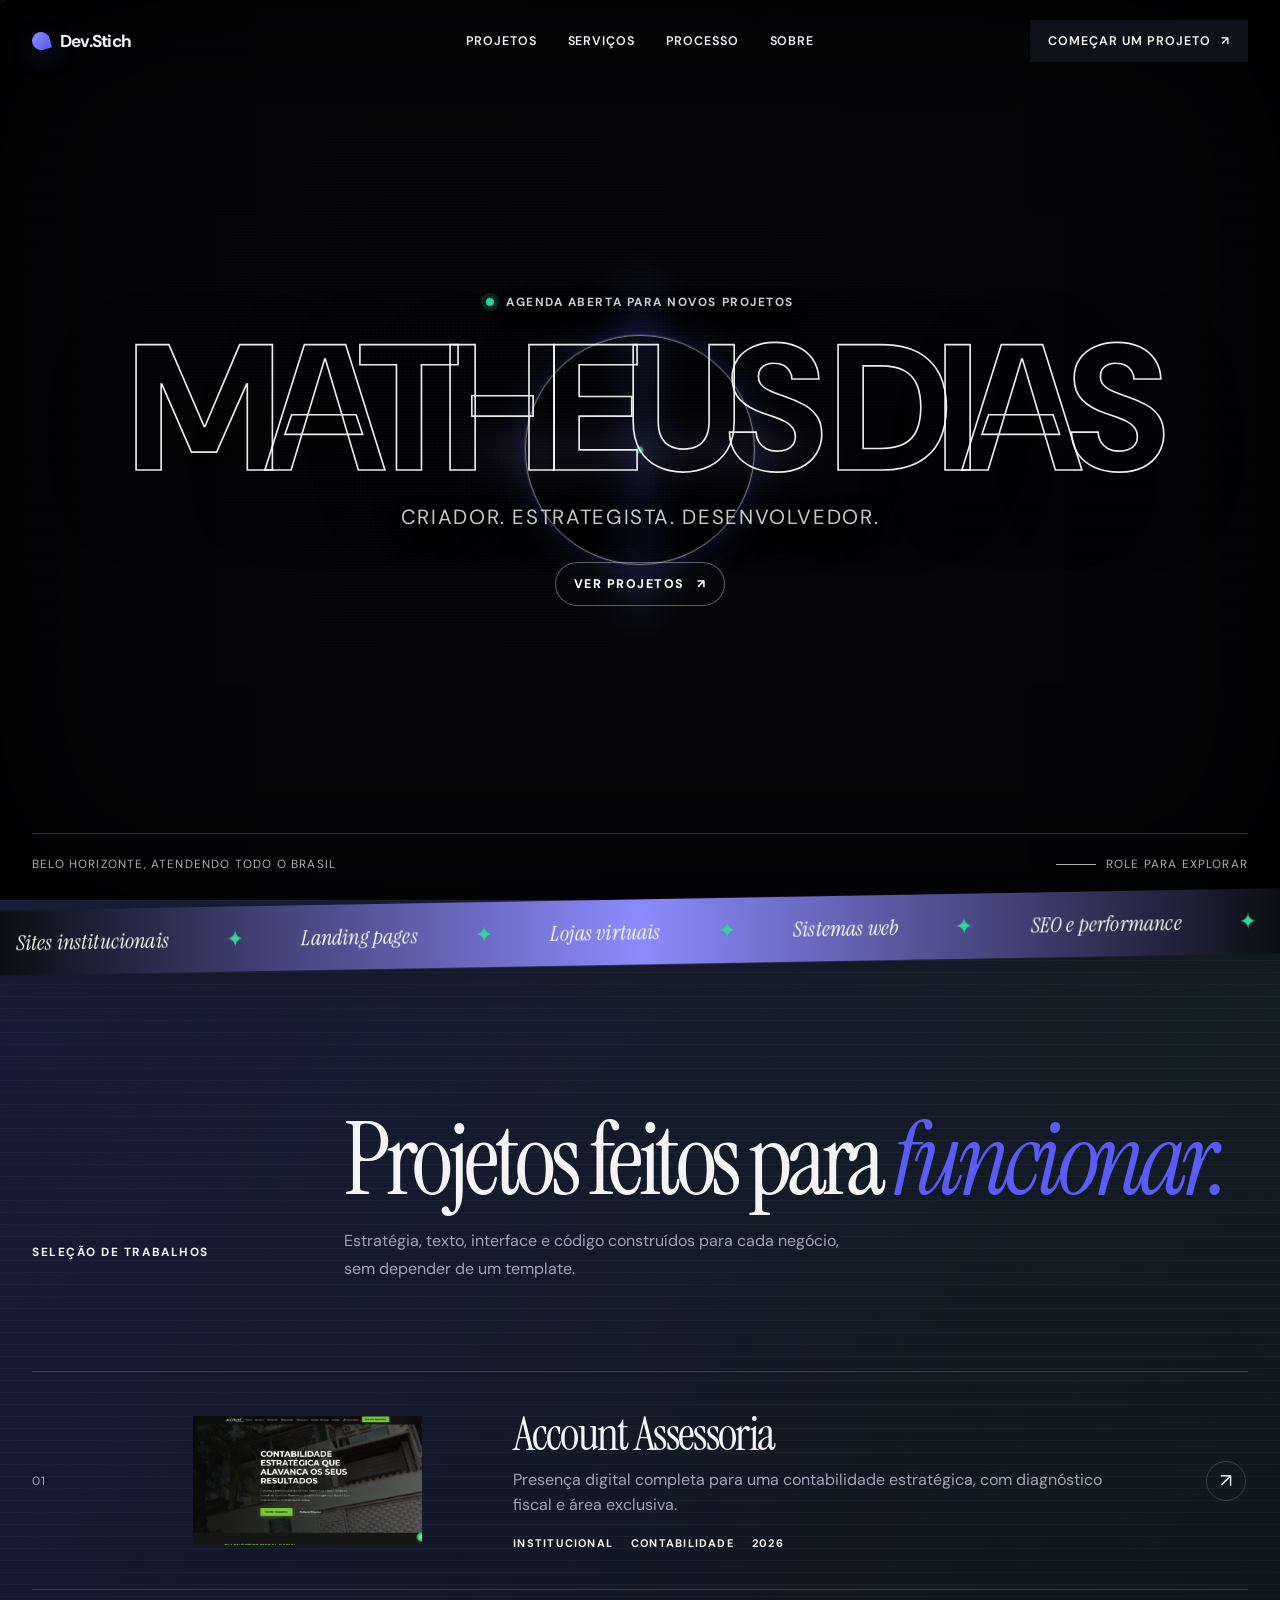
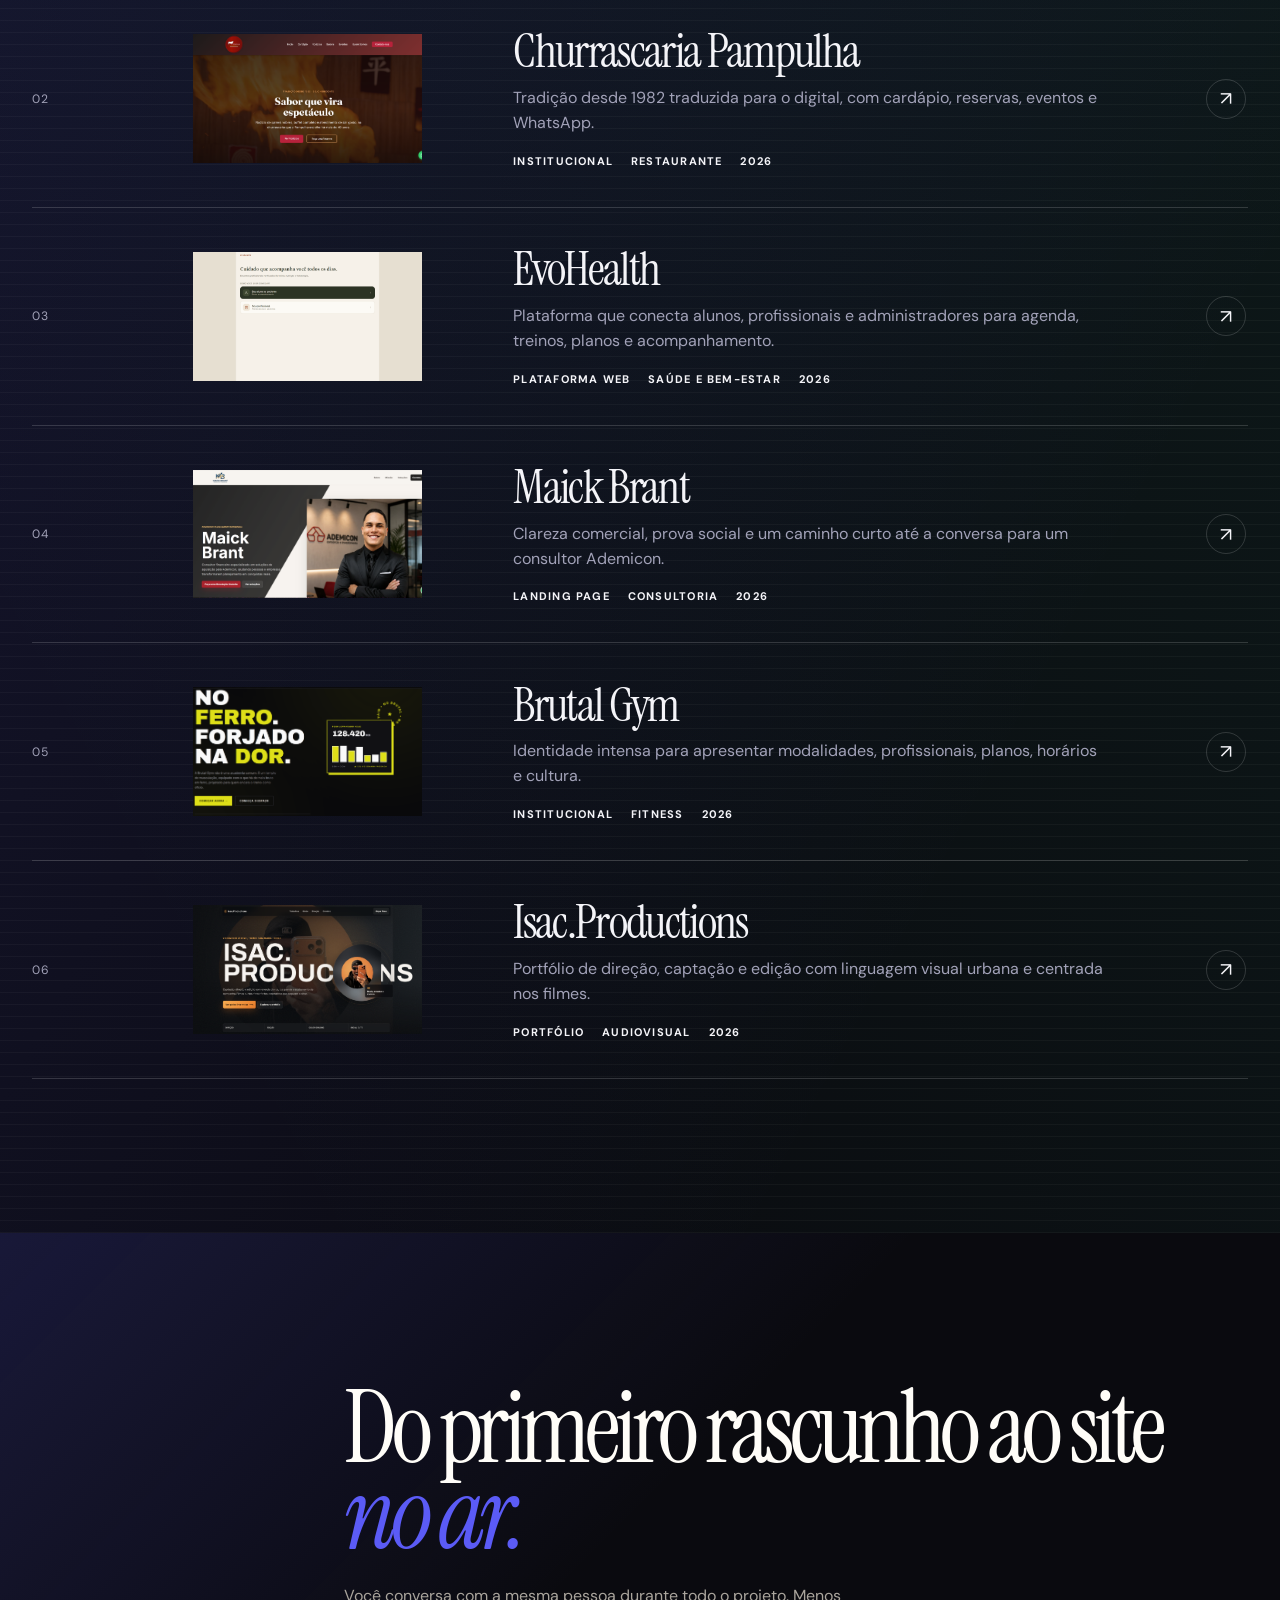
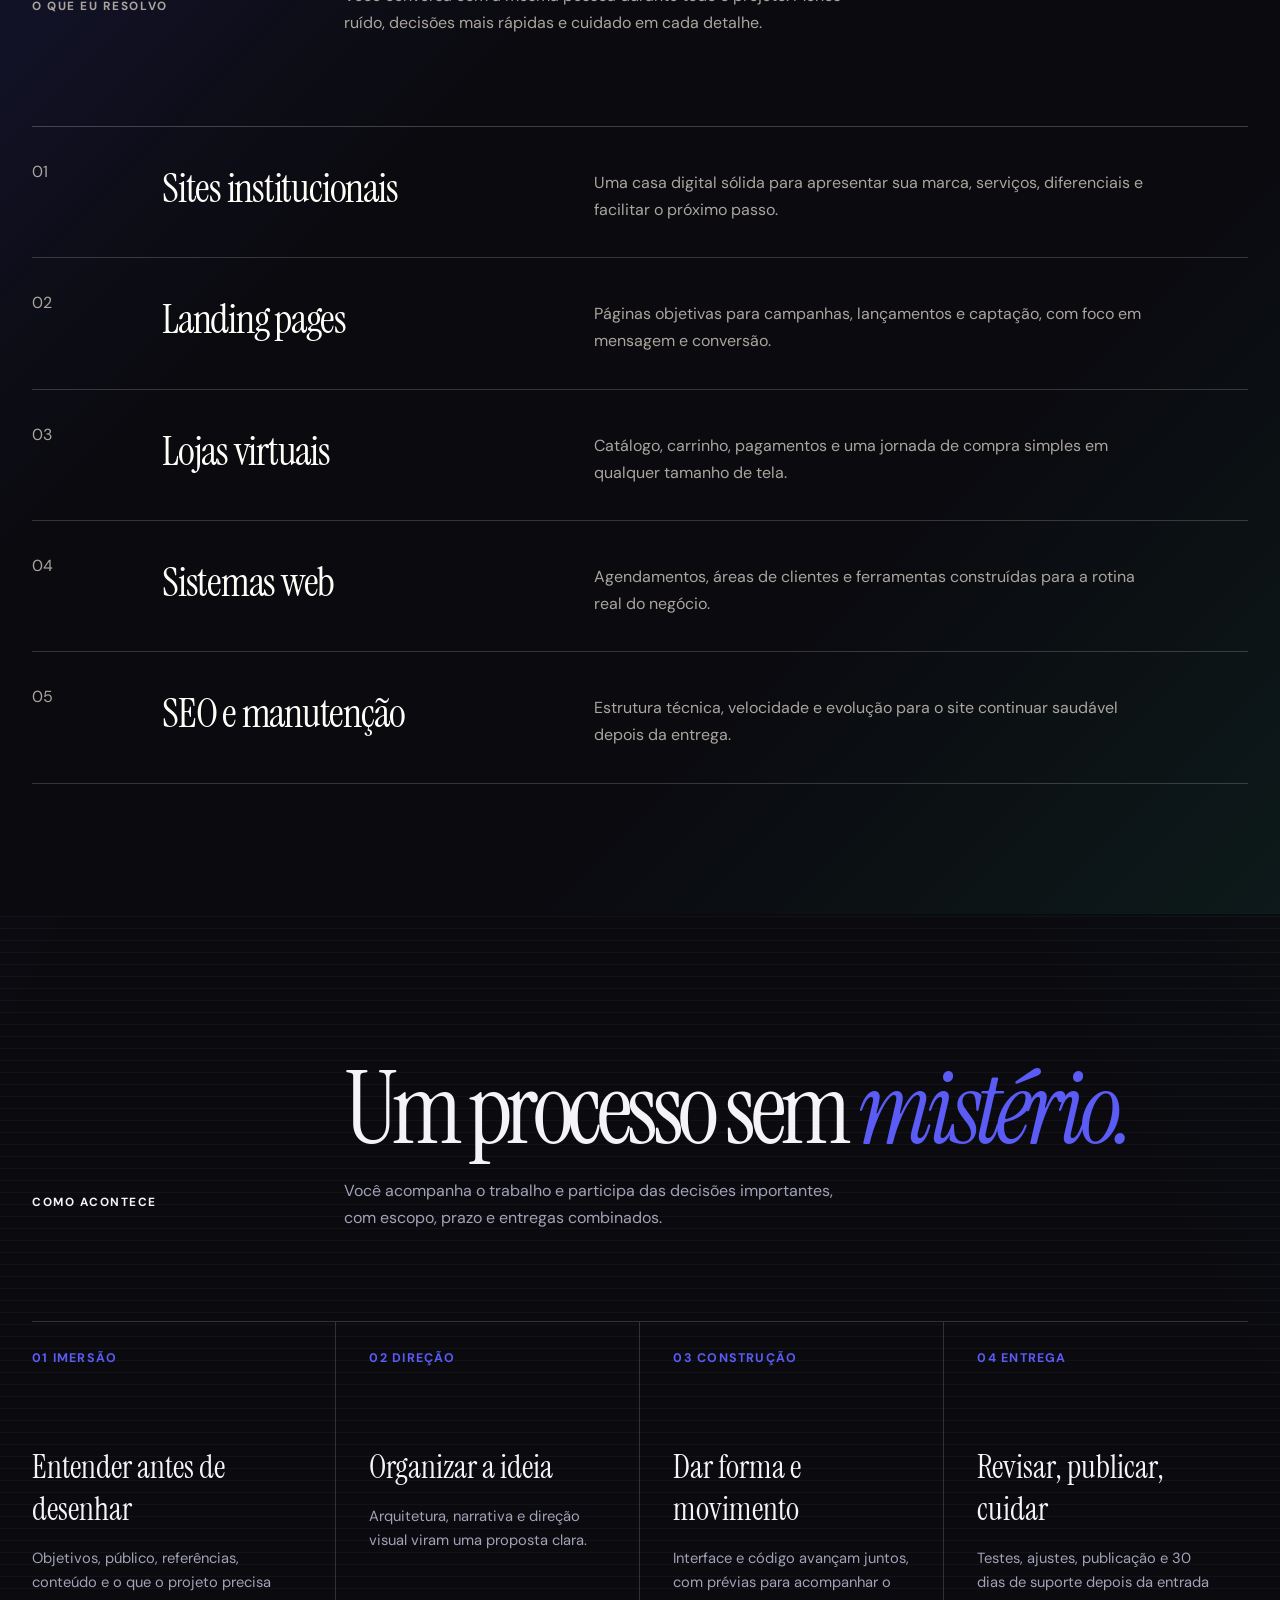
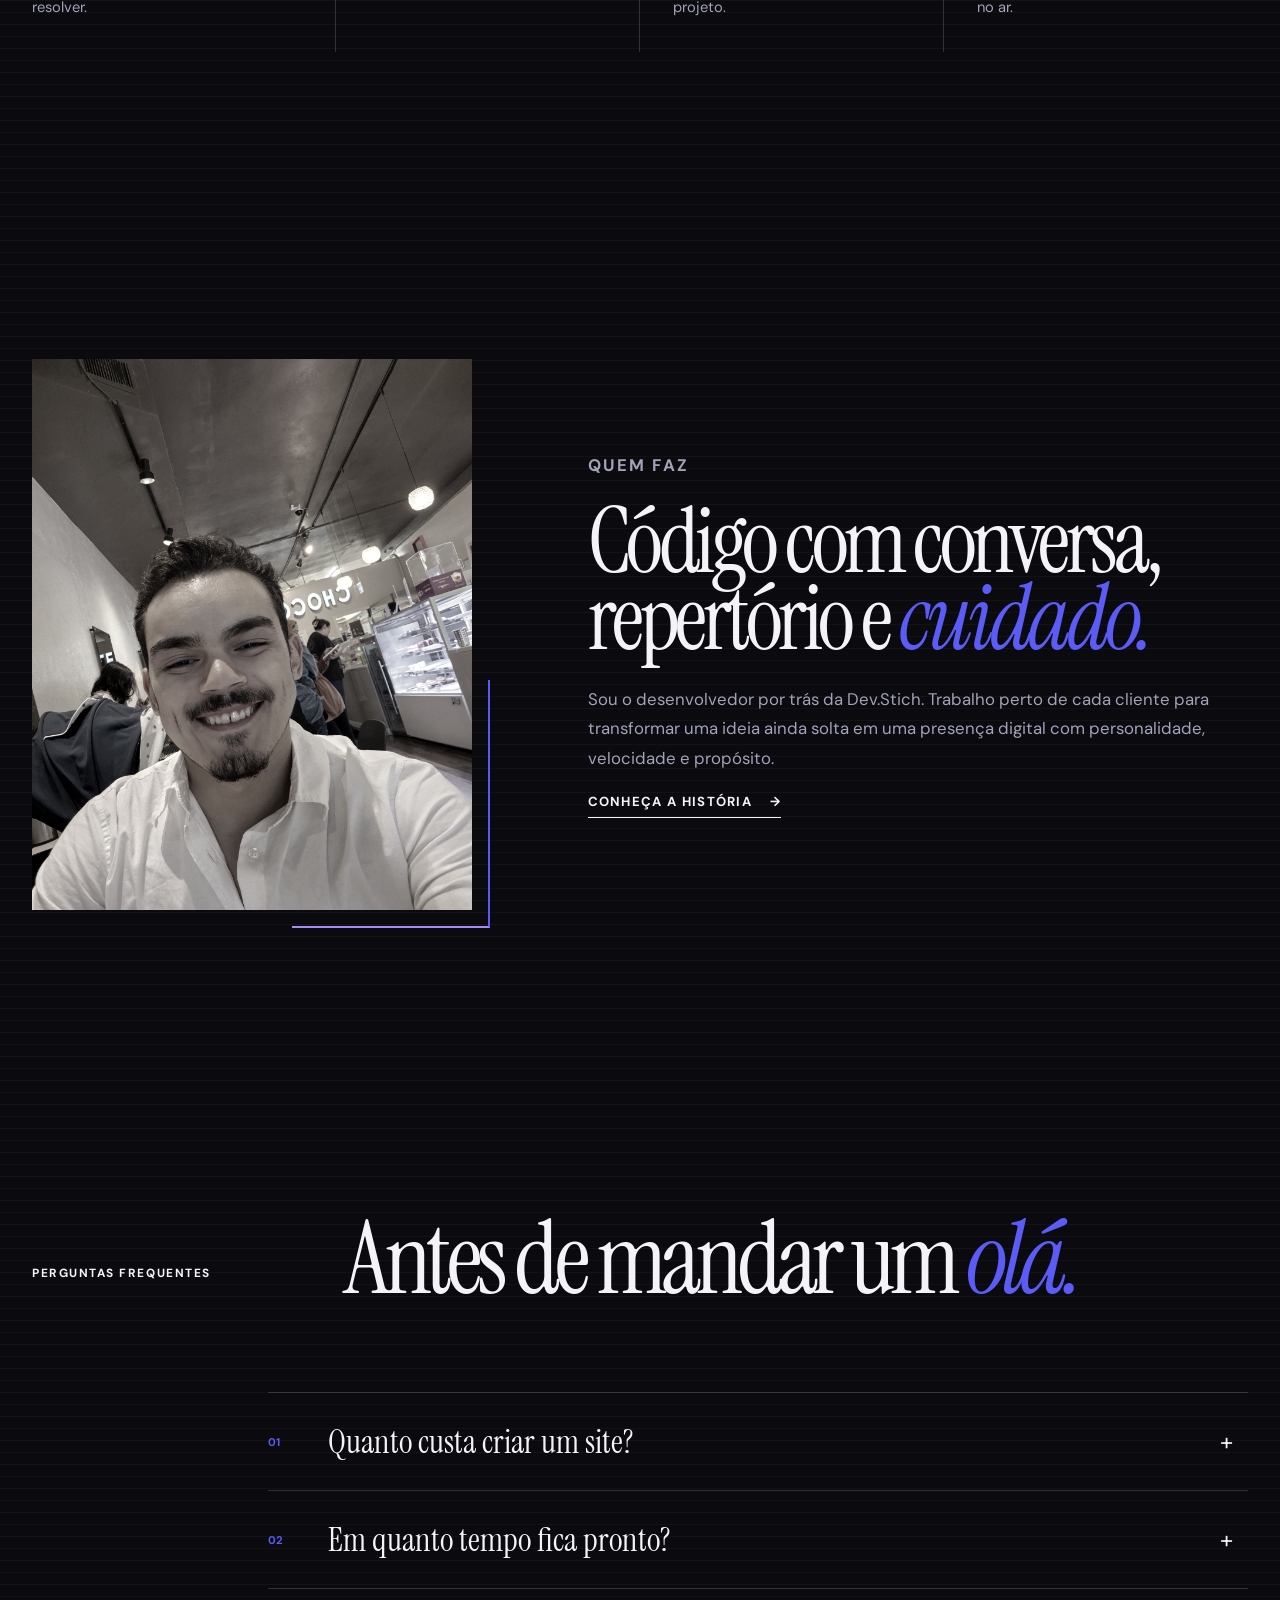
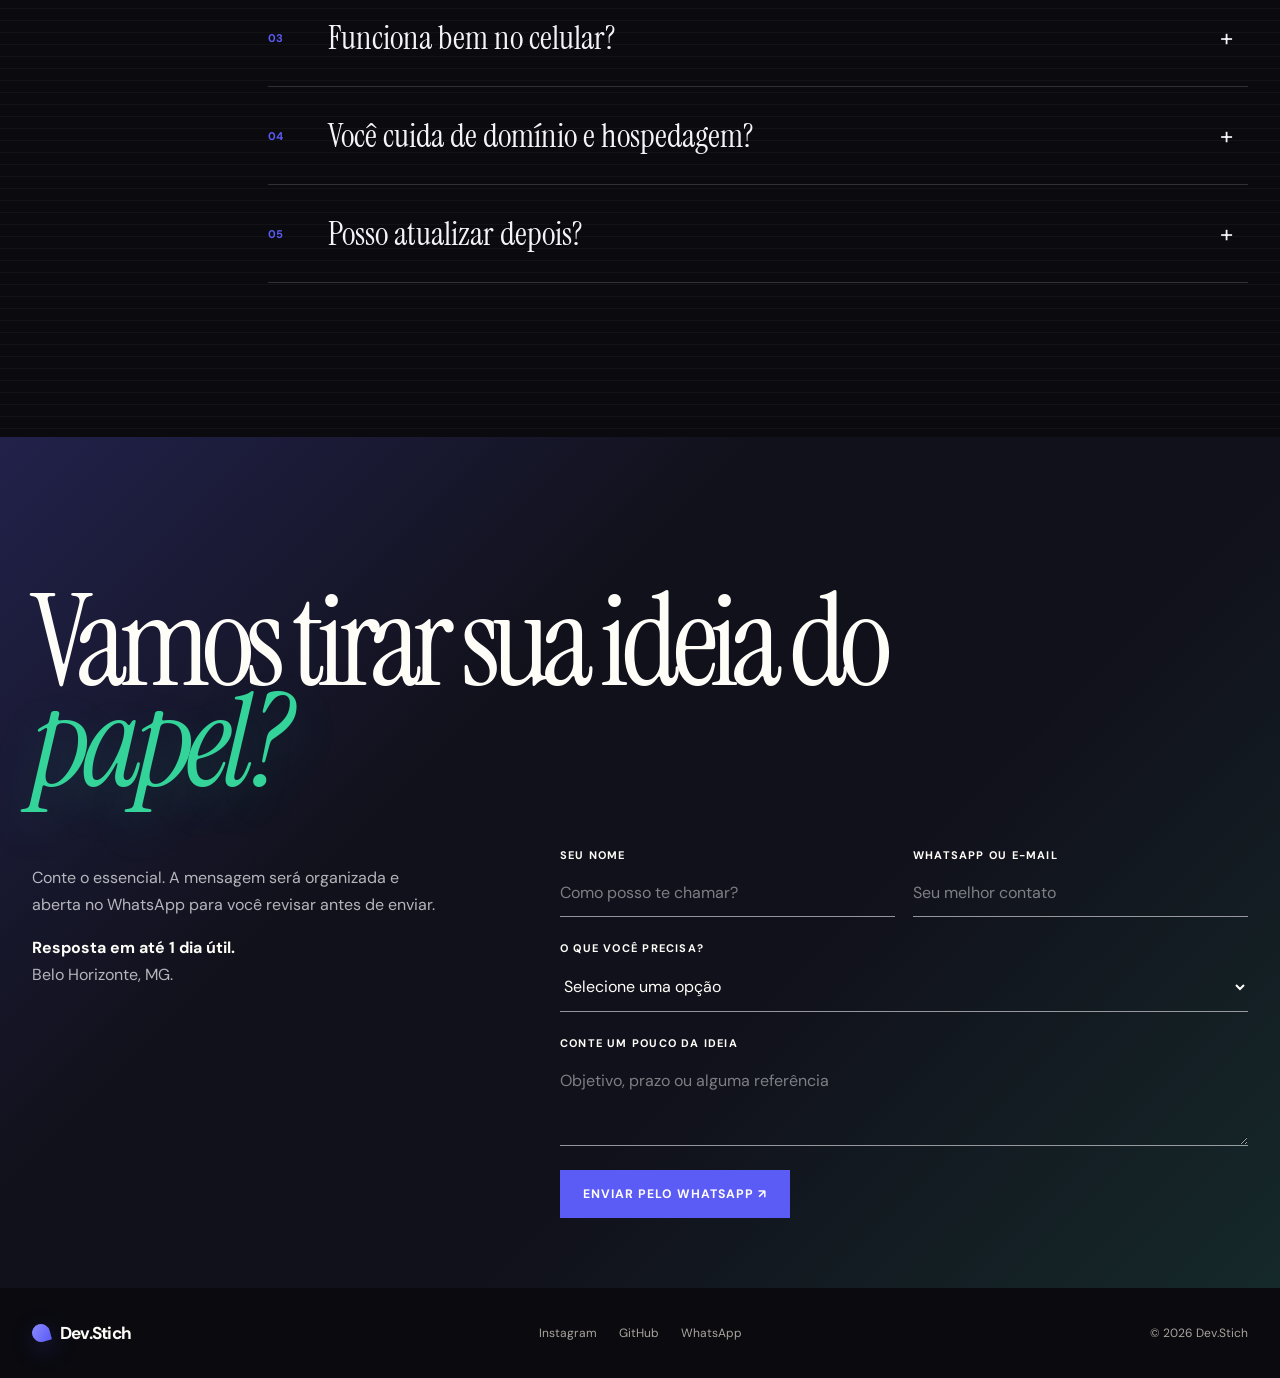
==== index.html @ 301fa8ba "Fix desktop hero reveal layers" ====
<!doctype html>
<html lang="pt-BR">
<head>
  <meta charset="utf-8"><meta name="viewport" content="width=device-width,initial-scale=1">
  <title>Criação de sites em Belo Horizonte | Dev.Stich</title>
  <meta name="description" content="Sites autorais, rápidos e pensados para transformar visitas em oportunidades. Desenvolvimento web sob medida em Belo Horizonte e em todo o Brasil.">
  <meta name="robots" content="index, follow"><meta name="theme-color" content="#0a0a0f">
  <link rel="canonical" href="https://www.devstich.com.br/"><link rel="icon" href="devstich-logo-instagram.png" type="image/png">
  <meta property="og:type" content="website"><meta property="og:locale" content="pt_BR"><meta property="og:site_name" content="Dev.Stich">
  <meta property="og:title" content="Dev.Stich: sites com identidade e propósito"><meta property="og:description" content="Design e desenvolvimento web sob medida para negócios que querem ser lembrados.">
  <meta property="og:url" content="https://www.devstich.com.br/"><meta property="og:image" content="https://www.devstich.com.br/og.png"><meta property="og:image:width" content="1200"><meta property="og:image:height" content="630"><meta name="twitter:card" content="summary_large_image">
  <link rel="preconnect" href="https://fonts.googleapis.com"><link rel="preconnect" href="https://fonts.gstatic.com" crossorigin>
  <link href="https://fonts.googleapis.com/css2?family=DM+Sans:wght@400;500;600;700&family=Instrument+Serif:ital@0;1&display=swap" rel="stylesheet"><link rel="stylesheet" href="styles.css">
  <script type="application/ld+json">{"@context":"https://schema.org","@type":"ProfessionalService","name":"Dev.Stich","url":"https://www.devstich.com.br/","telephone":"+5531990825833","description":"Criação de sites, landing pages, lojas virtuais e sistemas web sob medida.","areaServed":["Belo Horizonte","Minas Gerais","Brasil"],"sameAs":["https://www.instagram.com/dev.stichstd/","https://github.com/stich121"]}</script>
</head>
<body>
<a class="skip-link" href="#conteudo">Pular para o conteúdo</a><div class="scroll-progress" aria-hidden="true"></div>
<header class="site-header"><nav class="nav" aria-label="Navegação principal">
  <a class="brand" href="/" aria-label="Dev.Stich, início"><span class="brand-mark" aria-hidden="true"></span><span>Dev.Stich</span></a>
  <div class="nav-links"><a href="#projetos">Projetos</a><a href="#servicos">Serviços</a><a href="#processo">Processo</a><a href="/sobre">Sobre</a></div>
  <a class="nav-contact" href="#contato" data-magnetic>Começar um projeto <span aria-hidden="true">↗</span></a>
  <button class="menu-toggle" type="button" aria-label="Abrir menu" aria-controls="menu-mobile" aria-expanded="false"><span></span></button>
</nav></header>
<div class="mobile-panel" id="menu-mobile" aria-hidden="true"><a href="#projetos">Projetos</a><a href="#servicos">Serviços</a><a href="#processo">Processo</a><a href="/sobre">Sobre mim</a><a href="#contato">Começar um projeto ↗</a></div>
<main id="conteudo">
  <section class="hero hero-reveal" aria-labelledby="hero-title" data-hero-reveal>
    <picture class="hero-reveal__picture hero-reveal__bottom-layer"><source media="(max-width: 680px)" srcset="hero-reveal-bottom-mobile.jpg"><img class="hero-reveal__image hero-reveal__bottom" src="hero-reveal-bottom.jpg" alt="" aria-hidden="true" decoding="async" fetchpriority="high" width="2992" height="2992"></picture>
    <picture class="hero-reveal__picture hero-reveal__top-layer"><source media="(max-width: 680px)" srcset="hero-reveal-top-mobile.jpg"><img class="hero-reveal__image hero-reveal__top" src="hero-reveal-top.png" alt="" aria-hidden="true" decoding="async" fetchpriority="high" width="2688" height="1594"></picture>
    <div class="hero-reveal__grain" aria-hidden="true"></div><div class="hero-reveal__vignette" aria-hidden="true"></div><div class="hero-reveal__cursor" aria-hidden="true"></div>
    <div class="hero-reveal__content"><p class="hero-kicker"><span class="availability-dot" aria-hidden="true"></span> Agenda aberta para novos projetos</p><h1 class="hero-title hero-reveal__title" id="hero-title" data-split-text>Matheus Dias</h1><p class="hero-reveal__subtitle">Criador. Estrategista. Desenvolvedor.</p><a class="hero-reveal__cta" href="#projetos" data-magnetic>Ver projetos <span aria-hidden="true">↗</span></a></div>
    <div class="hero-foot hero-reveal__foot"><span>Belo Horizonte, atendendo todo o Brasil</span><span class="scroll-cue">Role para explorar</span></div>
  </section>
  <div class="ticker" aria-hidden="true"><div class="ticker-track"><span>Sites institucionais</span><span>Landing pages</span><span>Lojas virtuais</span><span>Sistemas web</span><span>SEO e performance</span><span>Sites institucionais</span><span>Landing pages</span><span>Lojas virtuais</span><span>Sistemas web</span><span>SEO e performance</span></div></div>

  <section class="section" id="projetos" aria-labelledby="projetos-title">
    <header class="section-heading reveal"><p class="eyebrow">Seleção de trabalhos</p><div><h2 id="projetos-title">Projetos feitos para <em>funcionar.</em></h2><p>Estratégia, texto, interface e código construídos para cada negócio, sem depender de um template.</p></div></header>
    <div class="project-list">
      <a class="project reveal" href="https://accountassessoria.com.br" target="_blank" rel="noopener noreferrer"><span class="project-number">01</span><figure class="project-image"><img src="account-screenshot.png" alt="Site da Account Assessoria Contábil" loading="lazy"></figure><div class="project-copy"><h3>Account Assessoria</h3><p>Presença digital completa para uma contabilidade estratégica, com diagnóstico fiscal e área exclusiva.</p><div class="project-meta"><span>Institucional</span><span>Contabilidade</span><span>2026</span></div></div><span class="project-arrow" aria-hidden="true">↗</span></a>
      <a class="project reveal" href="https://churrascariapampulha.com.br" target="_blank" rel="noopener noreferrer"><span class="project-number">02</span><figure class="project-image"><img src="churrascaria-screenshot.png" alt="Site da Churrascaria Pampulha" loading="lazy"></figure><div class="project-copy"><h3>Churrascaria Pampulha</h3><p>Tradição desde 1982 traduzida para o digital, com cardápio, reservas, eventos e WhatsApp.</p><div class="project-meta"><span>Institucional</span><span>Restaurante</span><span>2026</span></div></div><span class="project-arrow" aria-hidden="true">↗</span></a>
      <a class="project reveal" href="https://evohealth.devstich.com.br/" target="_blank" rel="noopener noreferrer"><span class="project-number">03</span><figure class="project-image"><img src="evohealth-screenshot.png" alt="Tela inicial da plataforma EvoHealth" loading="lazy"></figure><div class="project-copy"><h3>EvoHealth</h3><p>Plataforma que conecta alunos, profissionais e administradores para agenda, treinos, planos e acompanhamento.</p><div class="project-meta"><span>Plataforma web</span><span>Saúde e bem-estar</span><span>2026</span></div></div><span class="project-arrow" aria-hidden="true">↗</span></a>
      <a class="project reveal" href="https://maickbrantademicon.netlify.app/" target="_blank" rel="noopener noreferrer"><span class="project-number">04</span><figure class="project-image"><img src="maickbrant-screenshot.png" alt="Site do consultor Maick Brant" loading="lazy"></figure><div class="project-copy"><h3>Maick Brant</h3><p>Clareza comercial, prova social e um caminho curto até a conversa para um consultor Ademicon.</p><div class="project-meta"><span>Landing page</span><span>Consultoria</span><span>2026</span></div></div><span class="project-arrow" aria-hidden="true">↗</span></a>
      <a class="project reveal" href="https://brutalgymport.netlify.app/" target="_blank" rel="noopener noreferrer"><span class="project-number">05</span><figure class="project-image"><img src="brutalgym-screenshot.png" alt="Site da Brutal Gym" loading="lazy"></figure><div class="project-copy"><h3>Brutal Gym</h3><p>Identidade intensa para apresentar modalidades, profissionais, planos, horários e cultura.</p><div class="project-meta"><span>Institucional</span><span>Fitness</span><span>2026</span></div></div><span class="project-arrow" aria-hidden="true">↗</span></a>
      <a class="project reveal" href="https://isaacproduction.netlify.app/" target="_blank" rel="noopener noreferrer"><span class="project-number">06</span><figure class="project-image"><img src="isaacproductions-screenshot.png" alt="Portfólio da Isac Productions" loading="lazy"></figure><div class="project-copy"><h3>Isac.Productions</h3><p>Portfólio de direção, captação e edição com linguagem visual urbana e centrada nos filmes.</p><div class="project-meta"><span>Portfólio</span><span>Audiovisual</span><span>2026</span></div></div><span class="project-arrow" aria-hidden="true">↗</span></a>
    </div>
  </section>

  <div class="night-section" id="servicos"><section class="section" aria-labelledby="servicos-title">
    <header class="section-heading reveal"><p class="eyebrow">O que eu resolvo</p><div><h2 id="servicos-title">Do primeiro rascunho ao site <em>no ar.</em></h2><p>Você conversa com a mesma pessoa durante todo o projeto. Menos ruído, decisões mais rápidas e cuidado em cada detalhe.</p></div></header>
    <div class="services">
      <article class="service reveal"><span class="service-index">01</span><h3>Sites institucionais</h3><p>Uma casa digital sólida para apresentar sua marca, serviços, diferenciais e facilitar o próximo passo.</p></article>
      <article class="service reveal"><span class="service-index">02</span><h3>Landing pages</h3><p>Páginas objetivas para campanhas, lançamentos e captação, com foco em mensagem e conversão.</p></article>
      <article class="service reveal"><span class="service-index">03</span><h3>Lojas virtuais</h3><p>Catálogo, carrinho, pagamentos e uma jornada de compra simples em qualquer tamanho de tela.</p></article>
      <article class="service reveal"><span class="service-index">04</span><h3>Sistemas web</h3><p>Agendamentos, áreas de clientes e ferramentas construídas para a rotina real do negócio.</p></article>
      <article class="service reveal"><span class="service-index">05</span><h3>SEO e manutenção</h3><p>Estrutura técnica, velocidade e evolução para o site continuar saudável depois da entrega.</p></article>
    </div>
  </section></div>

  <section class="section" id="processo" aria-labelledby="processo-title">
    <header class="section-heading reveal"><p class="eyebrow">Como acontece</p><div><h2 id="processo-title">Um processo sem <em>mistério.</em></h2><p>Você acompanha o trabalho e participa das decisões importantes, com escopo, prazo e entregas combinados.</p></div></header>
    <div class="process-grid">
      <article class="process-step reveal"><span class="process-num">01 IMERSÃO</span><h3>Entender antes de desenhar</h3><p>Objetivos, público, referências, conteúdo e o que o projeto precisa resolver.</p></article>
      <article class="process-step reveal" data-delay="1"><span class="process-num">02 DIREÇÃO</span><h3>Organizar a ideia</h3><p>Arquitetura, narrativa e direção visual viram uma proposta clara.</p></article>
      <article class="process-step reveal" data-delay="2"><span class="process-num">03 CONSTRUÇÃO</span><h3>Dar forma e movimento</h3><p>Interface e código avançam juntos, com prévias para acompanhar o projeto.</p></article>
      <article class="process-step reveal" data-delay="3"><span class="process-num">04 ENTREGA</span><h3>Revisar, publicar, cuidar</h3><p>Testes, ajustes, publicação e 30 dias de suporte depois da entrada no ar.</p></article>
    </div>
  </section>

  <section class="section about-slice" aria-labelledby="sobre-resumo-title"><div class="portrait-wrap reveal"><img src="sobre-foto1.jpg" alt="Desenvolvedor responsável pela Dev.Stich" loading="lazy"></div><div class="about-copy reveal"><p class="eyebrow">Quem faz</p><h2 id="sobre-resumo-title">Código com conversa, repertório e <em>cuidado.</em></h2><p>Sou o desenvolvedor por trás da Dev.Stich. Trabalho perto de cada cliente para transformar uma ideia ainda solta em uma presença digital com personalidade, velocidade e propósito.</p><a class="text-link" href="/sobre">Conheça a história <span class="arrow" aria-hidden="true">→</span></a></div></section>

  <section class="section" id="faq" aria-labelledby="faq-title"><header class="section-heading reveal"><p class="eyebrow">Perguntas frequentes</p><div><h2 id="faq-title">Antes de mandar um <em>olá.</em></h2></div></header><div class="faq reveal">
    <details><summary><span class="faq-number">01</span><span>Quanto custa criar um site?</span><span class="faq-plus">+</span></summary><p class="faq-answer">Landing pages simples a partir de R$ 600,00. Para sites maiores ou Landing Pages mais complexas, venha fazer um Orçamento.</p></details>
    <details><summary><span class="faq-number">02</span><span>Em quanto tempo fica pronto?</span><span class="faq-plus">+</span></summary><p class="faq-answer">Projetos menores costumam levar de duas a quatro semanas. Sites maiores e sistemas recebem um cronograma próprio.</p></details>
    <details><summary><span class="faq-number">03</span><span>Funciona bem no celular?</span><span class="faq-plus">+</span></summary><p class="faq-answer">Sim. A experiência é planejada para celulares, tablets e computadores, com atenção a velocidade e acessibilidade.</p></details>
    <details><summary><span class="faq-number">04</span><span>Você cuida de domínio e hospedagem?</span><span class="faq-plus">+</span></summary><p class="faq-answer">Sim. Posso orientar a contratação ou cuidar da publicação e manutenção para você.</p></details>
    <details><summary><span class="faq-number">05</span><span>Posso atualizar depois?</span><span class="faq-plus">+</span></summary><p class="faq-answer">Sim. Conforme o projeto, preparo uma forma simples de atualização ou ofereço manutenção contínua.</p></details>
  </div></section>

  <section class="contact" id="contato" aria-labelledby="contato-title"><div class="contact-inner"><h2 class="reveal" id="contato-title">Vamos tirar sua ideia do <em>papel?</em></h2><div class="contact-grid"><div class="contact-note reveal"><p>Conte o essencial. A mensagem será organizada e aberta no WhatsApp para você revisar antes de enviar.</p><p><strong>Resposta em até 1 dia útil.</strong><br>Belo Horizonte, MG.</p></div><form class="contact-form reveal" id="contact-form">
    <div class="field"><label for="nome">Seu nome</label><input id="nome" name="nome" autocomplete="name" placeholder="Como posso te chamar?" required></div><div class="field"><label for="contato-campo">WhatsApp ou e-mail</label><input id="contato-campo" name="contato" placeholder="Seu melhor contato" required></div>
    <div class="field full"><label for="projeto">O que você precisa?</label><select id="projeto" name="projeto" required><option value="">Selecione uma opção</option><option>Site institucional</option><option>Landing page</option><option>Loja virtual</option><option>Sistema web</option><option>Manutenção ou melhoria</option><option>Ainda não sei</option></select></div>
    <div class="field full"><label for="mensagem">Conte um pouco da ideia</label><textarea id="mensagem" name="mensagem" placeholder="Objetivo, prazo ou alguma referência"></textarea></div><button class="submit-button" type="submit" data-magnetic>Enviar pelo WhatsApp ↗</button>
  </form></div></div></section>
</main>
<footer class="site-footer"><div class="footer-inner"><a class="brand" href="/"><span class="brand-mark"></span><span>Dev.Stich</span></a><div class="socials"><a href="https://www.instagram.com/dev.stichstd/" target="_blank" rel="noopener noreferrer">Instagram</a><a href="https://github.com/stich121" target="_blank" rel="noopener noreferrer">GitHub</a><a href="https://wa.me/5531990825833" target="_blank" rel="noopener noreferrer">WhatsApp</a></div><span class="footer-copy">© <span data-year>2026</span> Dev.Stich</span></div></footer>
<script src="script.js" defer></script>
</body></html>
---- styles.css ----
:root {
  --paper: #0a0a0f;
  --paper-deep: #15151f;
  --ink: #f4f4f8;
  --muted: #a2a2b8;
  --line: rgba(244, 244, 248, .16);
  --signal: #5b5bf6;
  --signal-soft: #8b8bff;
  --signal-dark: #8b8bff;
  --violet: #a78bfa;
  --fresh: #34d399;
  --night: #0a0a0f;
  --night-2: #101019;
  --contact-bg: #11111b;
  --white: #fffdf8;
  --display: "Instrument Serif", Georgia, serif;
  --sans: "DM Sans", Arial, sans-serif;
  --ease: cubic-bezier(.22, 1, .36, 1);
  --page: min(1380px, calc(100vw - 64px));
}

*, *::before, *::after { box-sizing: border-box; }

html {
  scroll-behavior: smooth;
  scroll-padding-top: 96px;
  background: var(--paper);
}

body {
  margin: 0;
  overflow-x: hidden;
  color: var(--ink);
  background:
    linear-gradient(118deg, rgba(91, 91, 246, .20), transparent 42%),
    linear-gradient(242deg, rgba(52, 211, 153, .10), transparent 46%),
    linear-gradient(rgba(255,255,255,.035) 1px, transparent 1px),
    var(--paper);
  background-size: 100% 100%, 100% 100%, 100% 12px;
  font-family: var(--sans);
  -webkit-font-smoothing: antialiased;
}

body.menu-open { overflow: hidden; }

::selection { color: var(--white); background: var(--signal); }

.cursor-glow {
  position: fixed;
  z-index: 2;
  top: 0;
  left: 0;
  width: 340px;
  height: 340px;
  pointer-events: none;
  opacity: 0;
  mix-blend-mode: screen;
  background:
    linear-gradient(90deg, transparent 0 46%, rgba(91,91,246,.16) 46% 54%, transparent 54% 100%),
    linear-gradient(0deg, transparent 0 46%, rgba(167,139,250,.11) 46% 54%, transparent 54% 100%);
  filter: blur(18px);
  transform: translate3d(-50%, -50%, 0) rotate(-10deg);
  transition: opacity .35s;
}

@media (hover: hover) and (pointer: fine) {
  .cursor-glow { opacity: 1; }
}

a { color: inherit; }
img { max-width: 100%; display: block; }
button, input, select, textarea { font: inherit; }
button, a { -webkit-tap-highlight-color: transparent; }

.skip-link {
  position: fixed;
  z-index: 999;
  top: 12px;
  left: 12px;
  padding: 10px 16px;
  color: var(--white);
  background: var(--night-2);
  transform: translateY(-150%);
}
.skip-link:focus { transform: translateY(0); }

.scroll-progress {
  position: fixed;
  z-index: 120;
  top: 0;
  left: 0;
  width: 0;
  height: 3px;
  background: linear-gradient(90deg, var(--signal), var(--violet), var(--fresh));
  box-shadow: 0 0 18px rgba(91,91,246,.35);
}

.site-header {
  position: fixed;
  z-index: 100;
  top: 0;
  left: 0;
  width: 100%;
  transition: transform .35s var(--ease), background .35s, border-color .35s;
}

.site-header.is-scrolled {
  background: rgba(10, 10, 15, .86);
  border-bottom: 1px solid var(--line);
  backdrop-filter: blur(16px);
}

.nav {
  width: var(--page);
  min-height: 82px;
  margin: 0 auto;
  display: grid;
  grid-template-columns: 1fr auto 1fr;
  align-items: center;
  gap: 24px;
}

.brand {
  display: inline-flex;
  width: max-content;
  align-items: center;
  gap: 10px;
  text-decoration: none;
  font-weight: 700;
  letter-spacing: -.045em;
  font-size: 1.08rem;
}

.brand-mark {
  width: 18px;
  height: 18px;
  background: linear-gradient(135deg, var(--signal-soft), var(--signal));
  box-shadow: 0 8px 24px rgba(91,91,246,.28);
  border-radius: 50% 50% 5% 50%;
  transform: rotate(-15deg);
}

.nav-links {
  display: flex;
  align-items: center;
  gap: 30px;
}

.nav-links a,
.nav-contact {
  position: relative;
  text-decoration: none;
  font-size: .78rem;
  font-weight: 600;
  letter-spacing: .08em;
  text-transform: uppercase;
}

.nav-links a::after {
  content: "";
  position: absolute;
  right: 0;
  bottom: -6px;
  left: 0;
  height: 1px;
  background: currentColor;
  transform: scaleX(0);
  transform-origin: right;
  transition: transform .35s var(--ease);
}
.nav-links a:hover::after,
.nav-links a[aria-current="page"]::after { transform: scaleX(1); transform-origin: left; }

.nav-contact {
  justify-self: end;
  display: inline-flex;
  align-items: center;
  gap: 10px;
  padding: 13px 18px;
  color: var(--white);
  background: var(--night-2);
  text-decoration: none;
  transition: color .25s, background .25s, transform .25s;
}
.nav-contact:hover { color: var(--white); background: var(--signal); box-shadow: 0 12px 28px rgba(91,91,246,.28); transform: translateY(-2px); }

.menu-toggle { display: none; }
.mobile-panel { display: none; }

.hero {
  position: relative;
  width: var(--page);
  min-height: 100vh;
  min-height: 100svh;
  margin: 0 auto;
  padding: 150px 0 68px;
  display: grid;
  grid-template-columns: minmax(0, 1.45fr) minmax(310px, .55fr);
  align-items: end;
  gap: clamp(42px, 7vw, 118px);
}

.hero::before {
  content: "";
  position: absolute;
  inset: 108px auto auto min(42vw, 620px);
  width: clamp(220px, 28vw, 440px);
  height: clamp(220px, 28vw, 440px);
  border: 1px solid rgba(91,91,246,.18);
  border-radius: 2px;
  background:
    linear-gradient(135deg, rgba(91,91,246,.16), rgba(167,139,250,.08)),
    repeating-linear-gradient(135deg, transparent 0 13px, rgba(91,91,246,.11) 14px 15px);
  filter: saturate(130%);
  opacity: .68;
  animation: drift 13s ease-in-out infinite;
  pointer-events: none;
}

.hero-kicker,
.eyebrow {
  display: flex;
  align-items: center;
  gap: 12px;
  margin: 0 0 22px;
  font-size: .74rem;
  font-weight: 700;
  letter-spacing: .13em;
  text-transform: uppercase;
}
.availability-dot {
  width: 8px;
  height: 8px;
  border-radius: 50%;
  background: var(--fresh);
  box-shadow: 0 0 0 5px rgba(52,211,153,.16);
  animation: breathe 2.2s ease-in-out infinite;
}

.hero-title {
  max-width: 980px;
  margin: 0;
  font-family: var(--display);
  font-size: clamp(5rem, 10.5vw, 10rem);
  font-weight: 400;
  line-height: .77;
  letter-spacing: -.065em;
}

.hero-title .line { display: block; overflow: hidden; padding: .08em 0; }
.hero-title .line > span { display: block; transform: translateY(110%); animation: title-in 1s var(--ease) forwards; }
.hero-title .line:nth-child(2) > span { animation-delay: .12s; }
.hero-title em {
  background: linear-gradient(100deg, var(--signal), var(--violet), var(--fresh));
  -webkit-background-clip: text;
  background-clip: text;
  color: transparent;
  font-weight: 400;
}

.hero-aside { padding-bottom: 10px; }
.hero-aside p {
  margin: 0 0 30px;
  max-width: 390px;
  color: var(--muted);
  font-size: clamp(1rem, 1.35vw, 1.18rem);
  line-height: 1.7;
}

.text-link {
  display: inline-flex;
  align-items: center;
  gap: 18px;
  padding-bottom: 7px;
  border-bottom: 1px solid currentColor;
  text-decoration: none;
  font-size: .82rem;
  font-weight: 700;
  letter-spacing: .1em;
  text-transform: uppercase;
}
.text-link .arrow { transition: transform .3s var(--ease); }
.text-link:hover { color: var(--signal-dark); }
.text-link:hover .arrow { transform: translateX(7px); }

.hero-foot {
  grid-column: 1 / -1;
  display: flex;
  justify-content: space-between;
  align-items: flex-end;
  margin-top: 45px;
  padding-top: 22px;
  border-top: 1px solid var(--line);
  color: var(--muted);
  font-size: .74rem;
  letter-spacing: .1em;
  text-transform: uppercase;
}
.scroll-cue { display: flex; align-items: center; gap: 10px; }
.scroll-cue::before { content: ""; width: 40px; height: 1px; background: currentColor; animation: cue 1.8s infinite; }

.ticker { overflow: hidden; padding: 18px 0; color: var(--white); background: linear-gradient(90deg, var(--night), var(--signal-dark), var(--night)); transform: rotate(-1deg) scale(1.02); box-shadow: 0 18px 44px rgba(10,10,15,.18); }
.ticker-track { display: flex; width: max-content; animation: ticker 28s linear infinite; }
.ticker-track span { padding: 0 28px; white-space: nowrap; font-family: var(--display); font-size: 1.35rem; font-style: italic; }
.ticker-track span::after { content: "✦"; margin-left: 56px; color: var(--fresh); font-family: var(--sans); font-style: normal; }

.section {
  width: var(--page);
  margin: 0 auto;
  padding: clamp(100px, 12vw, 180px) 0;
}

.section-heading {
  display: grid;
  grid-template-columns: minmax(180px, .45fr) minmax(0, 1.55fr);
  align-items: end;
  gap: 50px;
  margin-bottom: clamp(55px, 7vw, 95px);
}
.section-heading h2 {
  margin: 0;
  font-family: var(--display);
  font-size: clamp(3.6rem, 7.8vw, 8rem);
  font-weight: 400;
  line-height: .86;
  letter-spacing: -.055em;
}
.section-heading h2 em { color: var(--signal); font-weight: 400; }
.section-heading p:not(.eyebrow) { max-width: 520px; margin: 24px 0 0; color: var(--muted); line-height: 1.7; }

.project-list { border-top: 1px solid var(--line); }
.project {
  position: relative;
  display: grid;
  grid-template-columns: 70px minmax(220px, .65fr) minmax(280px, 1.35fr) 42px;
  align-items: center;
  gap: clamp(22px, 4vw, 65px);
  min-height: 188px;
  padding: 28px 0;
  border-bottom: 1px solid var(--line);
  text-decoration: none;
  transition: padding .45s var(--ease), background .35s;
}
.project::before {
  content: "";
  position: absolute;
  z-index: -1;
  inset: 0 calc(50% - 50vw);
  background: var(--night-2);
  opacity: 0;
  transition: opacity .35s;
}
.project:hover::before { opacity: 1; }
.project-number { color: var(--muted); font-size: .76rem; letter-spacing: .1em; }
.project-image { overflow: hidden; aspect-ratio: 16 / 9; background: var(--paper-deep); }
.project-image img { width: 100%; height: 100%; object-fit: cover; filter: saturate(.9) contrast(1); transition: transform .7s var(--ease), filter .4s; }
.project:hover { padding-left: 18px; padding-right: 18px; }
.project:hover .project-image img { transform: scale(1.055); filter: saturate(1.12) contrast(1.03); }
.project-copy h3 { margin: 0 0 12px; font-family: var(--display); font-size: clamp(2rem, 3.7vw, 4.3rem); font-weight: 400; line-height: .95; letter-spacing: -.035em; }
.project-copy p { max-width: 590px; margin: 0 0 18px; color: var(--muted); line-height: 1.55; }
.project-meta { display: flex; flex-wrap: wrap; gap: 8px 18px; font-size: .69rem; font-weight: 700; letter-spacing: .11em; text-transform: uppercase; }
.project-arrow { display: grid; place-items: center; width: 40px; height: 40px; border: 1px solid var(--line); border-radius: 50%; font-size: 1.2rem; transition: color .3s, background .3s, transform .4s var(--ease); }
.project:hover .project-arrow { color: var(--white); background: var(--signal); border-color: var(--signal); box-shadow: 0 12px 28px rgba(91,91,246,.28); transform: rotate(-42deg); }

.night-section {
  color: var(--white);
  background:
    linear-gradient(135deg, rgba(91,91,246,.18), transparent 36%),
    linear-gradient(315deg, rgba(52,211,153,.08), transparent 30%),
    var(--night);
}
.night-section .section { padding-bottom: 130px; }
.night-section .eyebrow, .night-section .service-index { color: #aaa59d; }
.night-section .section-heading p:not(.eyebrow) { color: #aaa59d; }

.services { border-top: 1px solid rgba(255,255,255,.22); }
.service {
  position: relative;
  overflow: hidden;
  display: grid;
  grid-template-columns: 90px minmax(200px, .75fr) minmax(300px, 1.25fr);
  gap: 40px;
  padding: 34px 0;
  border-bottom: 1px solid rgba(255,255,255,.18);
  transition: transform .35s var(--ease), background .35s, padding .35s var(--ease);
}
.service::before {
  content: "";
  position: absolute;
  inset: 0;
  background: linear-gradient(90deg, rgba(91,91,246,.16), rgba(167,139,250,.08), transparent);
  opacity: 0;
  transition: opacity .35s;
}
.service:hover { padding-left: 18px; background: rgba(255,255,255,.035); }
.service:hover::before { opacity: 1; }
.service > * { position: relative; z-index: 1; }
.service h3 { margin: 0; font-family: var(--display); font-size: clamp(2rem, 3.2vw, 3.9rem); font-weight: 400; letter-spacing: -.03em; }
.service p { max-width: 570px; margin: 8px 0 0; color: #aaa59d; line-height: 1.7; }

.process-grid { display: grid; grid-template-columns: repeat(4, 1fr); border-top: 1px solid var(--line); }
.process-step { min-height: 330px; padding: 28px clamp(20px, 2.6vw, 40px) 32px 0; border-right: 1px solid var(--line); transition: background .35s, transform .35s var(--ease); }
.process-step:hover { background: rgba(91,91,246,.055); transform: translateY(-4px); }
.process-step:not(:first-child) { padding-left: clamp(20px, 2.6vw, 40px); }
.process-step:last-child { border-right: 0; }
.process-num { display: block; margin-bottom: 80px; color: var(--signal); font-size: .78rem; font-weight: 700; letter-spacing: .1em; }
.process-step h3 { margin: 0 0 16px; font-family: var(--display); font-size: 2rem; font-weight: 400; }
.process-step p { margin: 0; color: var(--muted); line-height: 1.65; font-size: .92rem; }

.about-slice { display: grid; grid-template-columns: minmax(280px, .8fr) minmax(0, 1.2fr); gap: clamp(45px, 9vw, 140px); align-items: center; }
.portrait-wrap { position: relative; }
.portrait-wrap::after { content: ""; position: absolute; right: -18px; bottom: -18px; width: 45%; height: 45%; border-right: 2px solid var(--signal); border-bottom: 2px solid var(--violet); }
.portrait-wrap img { width: 100%; aspect-ratio: 4 / 5; object-fit: cover; filter: grayscale(82%) contrast(1.04) saturate(1.08); transition: filter .45s, transform .7s var(--ease); }
.portrait-wrap:hover img { filter: grayscale(18%) contrast(1.03) saturate(1.18); transform: scale(1.015); }
.about-copy h2 { margin: 0 0 28px; font-family: var(--display); font-size: clamp(3.7rem, 7vw, 7rem); font-weight: 400; line-height: .86; letter-spacing: -.05em; }
.about-copy h2 em { color: var(--signal); font-weight: 400; }
.about-copy p { max-width: 650px; color: var(--muted); font-size: 1.05rem; line-height: 1.75; }

.faq { max-width: 980px; margin-left: auto; }
.faq details { border-top: 1px solid var(--line); }
.faq details:last-child { border-bottom: 1px solid var(--line); }
.faq summary { display: grid; grid-template-columns: 42px 1fr 28px; gap: 18px; align-items: center; padding: 27px 0; cursor: pointer; list-style: none; font-family: var(--display); font-size: clamp(1.55rem, 2.6vw, 2.4rem); }
.faq summary::-webkit-details-marker { display: none; }
.faq-number { color: var(--signal); font-family: var(--sans); font-size: .7rem; font-weight: 700; }
.faq-plus { font-family: var(--sans); font-size: 1.5rem; transition: transform .35s var(--ease); }
.faq details[open] .faq-plus { transform: rotate(45deg); }
.faq details { transition: background .3s, padding .3s var(--ease); }
.faq details[open] { padding-left: 18px; background: rgba(91,91,246,.055); }
.faq-answer { max-width: 700px; margin: -5px 0 30px 60px; color: var(--muted); line-height: 1.7; }

.contact {
  position: relative;
  overflow: hidden;
  padding: clamp(90px, 12vw, 170px) 0 70px;
  color: var(--white);
  background:
    linear-gradient(135deg, rgba(91,91,246,.22), transparent 36%),
    linear-gradient(315deg, rgba(52,211,153,.12), transparent 38%),
    var(--contact-bg);
}
.contact-inner { width: var(--page); margin: 0 auto; }
.contact h2 { max-width: 1100px; margin: 0 0 55px; font-family: var(--display); font-size: clamp(4.5rem, 10vw, 10rem); font-weight: 400; line-height: .79; letter-spacing: -.06em; }
.contact h2 em { color: var(--fresh); font-weight: 400; text-shadow: 0 16px 50px rgba(52,211,153,.18); }
.contact-grid { display: grid; grid-template-columns: .75fr 1.25fr; gap: clamp(40px, 9vw, 130px); }
.contact-note { color: rgba(244,244,248,.72); line-height: 1.7; }
.contact-note strong { color: var(--white); }
.contact-form { display: grid; grid-template-columns: 1fr 1fr; gap: 24px 18px; }
.field { display: grid; gap: 8px; }
.field.full { grid-column: 1 / -1; }
.field label { font-size: .69rem; font-weight: 700; letter-spacing: .11em; text-transform: uppercase; }
.field input, .field select, .field textarea {
  width: 100%;
  border: 0;
  border-bottom: 1px solid rgba(244,244,248,.58);
  border-radius: 0;
  padding: 12px 0 13px;
  outline: 0;
  color: var(--white);
  background: transparent;
}
.field textarea { min-height: 88px; resize: vertical; }
.field input::placeholder, .field textarea::placeholder { color: rgba(244,244,248,.48); }
.field input:focus, .field select:focus, .field textarea:focus { border-bottom-width: 2px; border-bottom-color: var(--signal-soft); }
.field select option { color: var(--white); background: var(--night-2); }
.submit-button {
  grid-column: 1 / -1;
  justify-self: start;
  border: 0;
  padding: 16px 23px;
  color: var(--white);
  background: var(--signal);
  cursor: pointer;
  font-size: .77rem;
  font-weight: 700;
  letter-spacing: .08em;
  text-transform: uppercase;
  transition: transform .25s, background .25s;
}
.submit-button:hover { background: var(--signal-soft); box-shadow: 0 12px 30px rgba(91,91,246,.30); transform: translateY(-2px); }

.site-footer { color: #a9a59d; background: var(--night); }
.footer-inner { width: var(--page); margin: 0 auto; padding: 34px 0; display: grid; grid-template-columns: 1fr auto 1fr; align-items: center; gap: 25px; font-size: .75rem; }
.footer-inner .brand { color: var(--white); }
.socials { display: flex; gap: 22px; }
.socials a { text-decoration: none; }
.socials a:hover { color: var(--white); }
.footer-copy { justify-self: end; }

.reveal { opacity: 0; transform: translateY(38px) scale(.985); transition: opacity .8s var(--ease), transform .8s var(--ease); }
.reveal.is-visible { opacity: 1; transform: translateY(0); }
.reveal[data-delay="1"] { transition-delay: .08s; }
.reveal[data-delay="2"] { transition-delay: .16s; }
.reveal[data-delay="3"] { transition-delay: .24s; }

/* Página Sobre */
.about-hero { width: var(--page); margin: 0 auto; padding: 160px 0 100px; }
.about-hero h1 { max-width: 1180px; margin: 0; font-family: var(--display); font-size: clamp(4.8rem, 10vw, 10.5rem); font-weight: 400; line-height: .8; letter-spacing: -.06em; }
.about-hero h1 em { color: var(--signal); font-weight: 400; }
.about-intro { display: grid; grid-template-columns: .65fr 1.35fr; gap: clamp(45px, 9vw, 130px); align-items: start; margin-top: 90px; }
.about-intro .lead { margin: 0; font-family: var(--display); font-size: clamp(2rem, 3.7vw, 4rem); line-height: 1.02; }
.about-intro .body-copy { columns: 2; column-gap: 42px; color: var(--muted); line-height: 1.8; }
.about-intro .body-copy p { margin-top: 0; break-inside: avoid; }
.photo-story { display: grid; grid-template-columns: 1.15fr .85fr; grid-template-rows: auto auto; gap: 18px; }
.photo-story figure { margin: 0; overflow: hidden; background: var(--paper-deep); }
.photo-story figure:first-child { grid-row: 1 / 3; }
.photo-story img { width: 100%; height: 100%; object-fit: cover; transition: transform .7s var(--ease); }
.photo-story figure:hover img { transform: scale(1.025); }
.photo-story figure:first-child img { min-height: 720px; }
.photo-story figure:not(:first-child) img { min-height: 350px; }
.principles { display: grid; grid-template-columns: repeat(3, 1fr); border-top: 1px solid var(--line); }
.principle { min-height: 300px; padding: 28px 34px 40px 0; border-right: 1px solid var(--line); }
.principle:not(:first-child) { padding-left: 34px; }
.principle:last-child { border-right: 0; }
.principle span { color: var(--signal); font-size: .74rem; font-weight: 700; }
.principle h2 { margin: 75px 0 15px; font-family: var(--display); font-size: 2.4rem; font-weight: 400; }
.principle p { margin: 0; color: var(--muted); line-height: 1.65; }
.stack-line { display: flex; flex-wrap: wrap; gap: 12px; }
.stack-line span { padding: 11px 15px; border: 1px solid var(--line); background: rgba(255,255,255,.045); font-size: .78rem; font-weight: 600; transition: color .25s, border-color .25s, background .25s, transform .25s var(--ease); }
.stack-line span:hover { color: var(--white); border-color: transparent; background: var(--signal); transform: translateY(-3px); }

@keyframes title-in { to { transform: translateY(0); } }
@keyframes breathe { 50% { transform: scale(.75); opacity: .7; } }
@keyframes cue { 50% { transform: scaleX(.55); transform-origin: left; } }
@keyframes ticker { to { transform: translateX(-50%); } }
@keyframes drift {
  0%, 100% { transform: translate3d(0, 0, 0) rotate(-8deg); }
  50% { transform: translate3d(18px, 24px, 0) rotate(6deg); }
}

@media (max-width: 980px) {
  :root { --page: min(100% - 40px, 760px); }
  .nav { grid-template-columns: 1fr auto; min-height: 72px; }
  .nav-links, .nav-contact { display: none; }
  .menu-toggle { display: grid; place-items: center; width: 42px; height: 42px; padding: 0; border: 1px solid var(--line); background: transparent; cursor: pointer; }
  .menu-toggle span, .menu-toggle::before, .menu-toggle::after { content: ""; display: block; width: 18px; height: 1px; background: var(--ink); transition: transform .3s, opacity .3s; }
  .menu-toggle span { margin: 4px 0; }
  .menu-open .menu-toggle::before { transform: translateY(5px) rotate(45deg); }
  .menu-open .menu-toggle span { opacity: 0; }
  .menu-open .menu-toggle::after { transform: translateY(-5px) rotate(-45deg); }
  .mobile-panel { position: fixed; z-index: 90; inset: 0; display: flex; flex-direction: column; justify-content: center; padding: 80px 20px 40px; color: var(--white); background: var(--night); transform: translateY(-105%); transition: transform .55s var(--ease); }
  .menu-open .mobile-panel { transform: translateY(0); }
  .mobile-panel a { width: var(--page); margin: 0 auto; padding: 14px 0; border-bottom: 1px solid rgba(255,255,255,.18); text-decoration: none; font-family: var(--display); font-size: clamp(2.4rem, 10vw, 4.4rem); }
  .mobile-panel a:last-child { margin-top: 30px; border: 0; color: var(--signal); font-family: var(--sans); font-size: .85rem; font-weight: 700; text-transform: uppercase; }
  .hero { grid-template-columns: 1fr; align-content: end; min-height: 830px; padding-top: 130px; gap: 40px; }
  .hero-title { font-size: clamp(4.8rem, 16vw, 8rem); }
  .hero-aside { max-width: 540px; }
  .section-heading { grid-template-columns: 1fr; gap: 10px; }
  .project { grid-template-columns: 42px 210px 1fr 38px; gap: 22px; }
  .project-copy p { display: none; }
  .service { grid-template-columns: 55px 1fr; }
  .service p { grid-column: 2; }
  .process-grid { grid-template-columns: 1fr 1fr; }
  .process-step:nth-child(2) { border-right: 0; }
  .process-step:nth-child(-n+2) { border-bottom: 1px solid var(--line); }
  .about-slice, .contact-grid { grid-template-columns: 1fr; }
  .portrait-wrap { max-width: 520px; }
  .about-intro { grid-template-columns: 1fr; }
}

@media (max-width: 680px) {
  :root { --page: calc(100% - 32px); }
  .hero { min-height: 760px; }
  .hero-title { font-size: clamp(4rem, 21vw, 6.8rem); line-height: .78; }
  .hero-foot { align-items: flex-start; gap: 30px; }
  .hero-foot > span:first-child { display: none; }
  .ticker { transform: rotate(-2deg) scale(1.04); }
  .section { padding: 90px 0; }
  .section-heading h2 { font-size: clamp(3.5rem, 18vw, 5.6rem); }
  .project { grid-template-columns: 30px 1fr 38px; min-height: 0; padding: 24px 0; }
  .project-image { grid-column: 2 / -1; grid-row: 1; }
  .project-number { grid-column: 1; grid-row: 1; align-self: start; }
  .project-copy { grid-column: 2 / -1; }
  .project-copy h3 { font-size: 2.4rem; }
  .project-copy p { display: block; font-size: .9rem; }
  .project-arrow { position: absolute; right: 0; bottom: 22px; }
  .project-meta { padding-right: 48px; }
  .service { grid-template-columns: 36px 1fr; gap: 18px; padding: 26px 0; }
  .service h3 { font-size: 2.35rem; }
  .process-grid { grid-template-columns: 1fr; }
  .process-step, .process-step:not(:first-child) { min-height: auto; padding: 24px 0 35px; border-right: 0; border-bottom: 1px solid var(--line); }
  .process-num { margin-bottom: 40px; }
  .faq summary { grid-template-columns: 30px 1fr 20px; font-size: 1.55rem; }
  .faq-answer { margin-left: 48px; }
  .contact h2 { font-size: clamp(4.2rem, 20vw, 6.5rem); }
  .contact-form { grid-template-columns: 1fr; }
  .field, .field.full, .submit-button { grid-column: 1; }
  .footer-inner { grid-template-columns: 1fr; text-align: center; }
  .footer-inner .brand, .socials, .footer-copy { justify-self: center; }
  .about-hero { padding-top: 130px; }
  .about-hero h1 { font-size: clamp(4.6rem, 21vw, 7rem); }
  .about-intro { margin-top: 60px; }
  .about-intro .body-copy { columns: 1; }
  .photo-story { grid-template-columns: 1fr 1fr; }
  .photo-story figure:first-child { grid-column: 1 / -1; grid-row: auto; }
  .photo-story figure:first-child img { min-height: 520px; }
  .photo-story figure:not(:first-child) img { min-height: 220px; }
  .principles { grid-template-columns: 1fr; }
  .principle, .principle:not(:first-child) { min-height: auto; padding: 25px 0 32px; border-right: 0; border-bottom: 1px solid var(--line); }
  .principle h2 { margin-top: 42px; }
}

@media (prefers-reduced-motion: reduce) {
  html { scroll-behavior: auto; }
  *, *::before, *::after { animation-duration: .01ms !important; animation-iteration-count: 1 !important; transition-duration: .01ms !important; }
  .hero-title .line > span { transform: none; }
  .reveal { opacity: 1; transform: none; }
}





/* Hero exportado, limpo para produção */
.hero.hero-reveal {
  --hero-x: 50%;
  --hero-y: 50%;
  --hero-r: clamp(150px, 18vw, 270px);
  position: relative;
  display: block;
  width: 100%;
  min-height: 100vh;
  min-height: 100svh;
  padding: 0;
  overflow: hidden;
  isolation: isolate;
  color: #fff;
  background: #050507;
  cursor: none;
}

.hero.hero-reveal::before { content: none; }

.hero-reveal__picture {
  position: absolute;
  inset: 0;
  display: block;
  width: 100%;
  height: 100%;
  overflow: hidden;
  user-select: none;
  pointer-events: none;
}

.hero-reveal__image {
  width: 100%;
  height: 100%;
  display: block;
  object-fit: cover;
  transform: scale(1.02);
}

.hero-reveal__bottom-layer { z-index: 1; }
.hero-reveal__top-layer {
  z-index: 2;
  clip-path: circle(0 at var(--hero-x) var(--hero-y));
  transition: clip-path .18s linear;
}

.hero-reveal__bottom { filter: saturate(.9) contrast(1.08) brightness(.62); }
.hero-reveal__top { filter: grayscale(1) contrast(1.08) brightness(.92); }

.hero-reveal.is-ready .hero-reveal__top-layer,
.hero-reveal.is-pointing .hero-reveal__top-layer {
  clip-path: circle(var(--hero-r) at var(--hero-x) var(--hero-y));
}

.hero-reveal__grain,
.hero-reveal__vignette {
  position: absolute;
  inset: 0;
  pointer-events: none;
}

.hero-reveal__grain {
  z-index: 3;
  opacity: .14;
  mix-blend-mode: screen;
  background-image:
    repeating-linear-gradient(0deg, rgba(255,255,255,.08) 0 1px, transparent 1px 3px),
    repeating-linear-gradient(90deg, rgba(255,255,255,.05) 0 1px, transparent 1px 4px);
}

.hero-reveal__vignette {
  z-index: 3;
  background:
    linear-gradient(180deg, rgba(5,5,7,.74) 0%, rgba(5,5,7,.08) 38%, rgba(5,5,7,.82) 100%),
    linear-gradient(90deg, rgba(5,5,7,.72) 0%, rgba(5,5,7,0) 32%, rgba(5,5,7,.68) 100%);
  box-shadow: inset 0 0 180px rgba(0,0,0,.82);
}

.hero-reveal__cursor {
  position: absolute;
  z-index: 5;
  left: 0;
  top: 0;
  width: var(--hero-r);
  height: var(--hero-r);
  border: 1px solid rgba(255,255,255,.72);
  border-radius: 999px;
  box-shadow: 0 0 0 1px rgba(91,91,246,.22), 0 0 38px rgba(91,91,246,.28);
  transform: translate3d(50vw, 50vh, 0) translate(-50%, -50%);
  opacity: .72;
  pointer-events: none;
  mix-blend-mode: screen;
  transition: opacity .25s ease, width .25s ease, height .25s ease;
}

.hero-reveal__cursor::after {
  content: "";
  position: absolute;
  inset: 50%;
  width: 7px;
  height: 7px;
  border-radius: 50%;
  background: var(--fresh);
  box-shadow: 0 0 22px var(--fresh);
  transform: translate(-50%, -50%);
}

.hero-reveal__content {
  position: absolute;
  z-index: 4;
  inset: 0;
  display: flex;
  flex-direction: column;
  align-items: center;
  justify-content: center;
  padding: clamp(96px, 12vw, 150px) var(--gutter) clamp(120px, 10vw, 160px);
  text-align: center;
  pointer-events: none;
}

.hero-reveal__content .hero-kicker {
  justify-content: center;
  margin-bottom: 26px;
  color: rgba(255,255,255,.82);
  text-shadow: 0 8px 32px rgba(0,0,0,.36);
  pointer-events: auto;
}

.hero-reveal__title {
  max-width: none;
  font-family: var(--sans);
  font-size: clamp(4.8rem, 14vw, 14rem);
  font-weight: 800;
  line-height: .82;
  letter-spacing: -.09em;
  color: transparent;
  -webkit-text-stroke: clamp(1px, .13vw, 2px) rgba(255,255,255,.92);
  text-shadow: 0 24px 80px rgba(0,0,0,.42);
  text-transform: uppercase;
}

.hero-reveal__title .ltr {
  display: inline-block;
  opacity: 0;
  transform: translateY(34px) rotateX(48deg);
  transition: opacity .7s var(--ease), transform .7s var(--ease);
  will-change: transform, opacity;
}

.hero-reveal__title .ltr.in {
  opacity: 1;
  transform: translateY(0) rotateX(0);
}

.hero-reveal__title .space { width: .22em; }

.hero-reveal__subtitle {
  margin: 22px 0 0;
  max-width: 760px;
  color: rgba(255,255,255,.78);
  font-size: clamp(1rem, 1.6vw, 1.35rem);
  letter-spacing: .08em;
  text-transform: uppercase;
  text-shadow: 0 12px 42px rgba(0,0,0,.45);
}

.hero-reveal__cta {
  display: inline-flex;
  align-items: center;
  gap: 12px;
  margin-top: 32px;
  padding: 13px 18px;
  border: 1px solid rgba(255,255,255,.35);
  border-radius: 999px;
  color: #fff;
  background: rgba(10,10,15,.34);
  backdrop-filter: blur(14px);
  text-decoration: none;
  font-size: .78rem;
  font-weight: 800;
  letter-spacing: .12em;
  text-transform: uppercase;
  pointer-events: auto;
  transition: border-color .3s ease, background .3s ease, transform .3s var(--ease);
}

.hero-reveal__cta:hover {
  border-color: rgba(52,211,153,.7);
  background: rgba(52,211,153,.14);
}

.hero-reveal__foot {
  position: absolute;
  z-index: 4;
  left: 50%;
  right: auto;
  bottom: 28px;
  width: var(--page);
  transform: translateX(-50%);
  margin: 0;
  color: rgba(255,255,255,.68);
  border-top-color: rgba(255,255,255,.18);
}

@media (max-width: 980px) {
  .hero.hero-reveal { min-height: 100svh; padding: 0; }
  .hero-reveal__title { font-size: clamp(4rem, 17vw, 9rem); }
}

@media (max-width: 680px) {
  .hero.hero-reveal {
    min-height: 100vh;
    min-height: 100svh;
    background: #050507;
  }

  .hero-reveal__image {
    transform: scale(1.01);
    object-position: center center;
  }

  .hero-reveal__bottom { filter: saturate(.78) contrast(1.06) brightness(.52); }
  .hero-reveal__top { filter: grayscale(1) contrast(1.04) brightness(.84); }

  .hero-reveal__grain { opacity: .08; }
  .hero-reveal__vignette {
    background:
      linear-gradient(180deg, rgba(5,5,7,.86) 0%, rgba(5,5,7,.28) 42%, rgba(5,5,7,.92) 100%),
      linear-gradient(90deg, rgba(5,5,7,.62) 0%, rgba(5,5,7,.05) 56%, rgba(5,5,7,.46) 100%);
    box-shadow: inset 0 0 110px rgba(0,0,0,.78);
  }

  .hero-reveal__content {
    align-items: flex-start;
    justify-content: flex-end;
    text-align: left;
    padding: 128px var(--gutter) 142px;
  }

  .hero-reveal__content .hero-kicker {
    justify-content: flex-start;
    max-width: 270px;
    margin-bottom: 18px;
    font-size: .64rem;
    line-height: 1.55;
  }

  .hero-reveal__title {
    max-width: 360px;
    font-size: clamp(3.6rem, 18.5vw, 6.1rem);
    line-height: .86;
    letter-spacing: -.075em;
    -webkit-text-stroke-width: 1px;
  }

  .hero-reveal__subtitle {
    max-width: 310px;
    margin-top: 18px;
    font-size: .78rem;
    line-height: 1.7;
    letter-spacing: .1em;
  }

  .hero-reveal__cta {
    margin-top: 24px;
    padding: 12px 15px;
    font-size: .68rem;
  }

  .hero-reveal__foot {
    bottom: 18px;
    padding-top: 14px;
    font-size: .62rem;
    letter-spacing: .08em;
  }

  .hero-reveal__foot .scroll-cue::before { width: 24px; }
}

@media (max-width: 420px) {
  .hero-reveal__content { padding-bottom: 128px; }
  .hero-reveal__title { font-size: clamp(3.25rem, 19.5vw, 5.2rem); }
  .hero-reveal__subtitle { max-width: 280px; }
}

@media (hover: none), (pointer: coarse) {
  .hero.hero-reveal { cursor: auto; }
  .hero-reveal__cursor { display: none; }
  .hero-reveal__top-layer { clip-path: inset(0); }
  .hero-reveal__top { opacity: .84; }
  .hero-reveal.is-ready .hero-reveal__top-layer,
  .hero-reveal.is-pointing .hero-reveal__top-layer { clip-path: inset(0); }
}

@media (prefers-reduced-motion: reduce) {
  .hero-reveal__top-layer { clip-path: inset(0); }
  .hero-reveal__top { opacity: .78; }
  .hero-reveal__cursor { display: none; }
  .hero-reveal__title .ltr { opacity: 1; transform: none; }
}
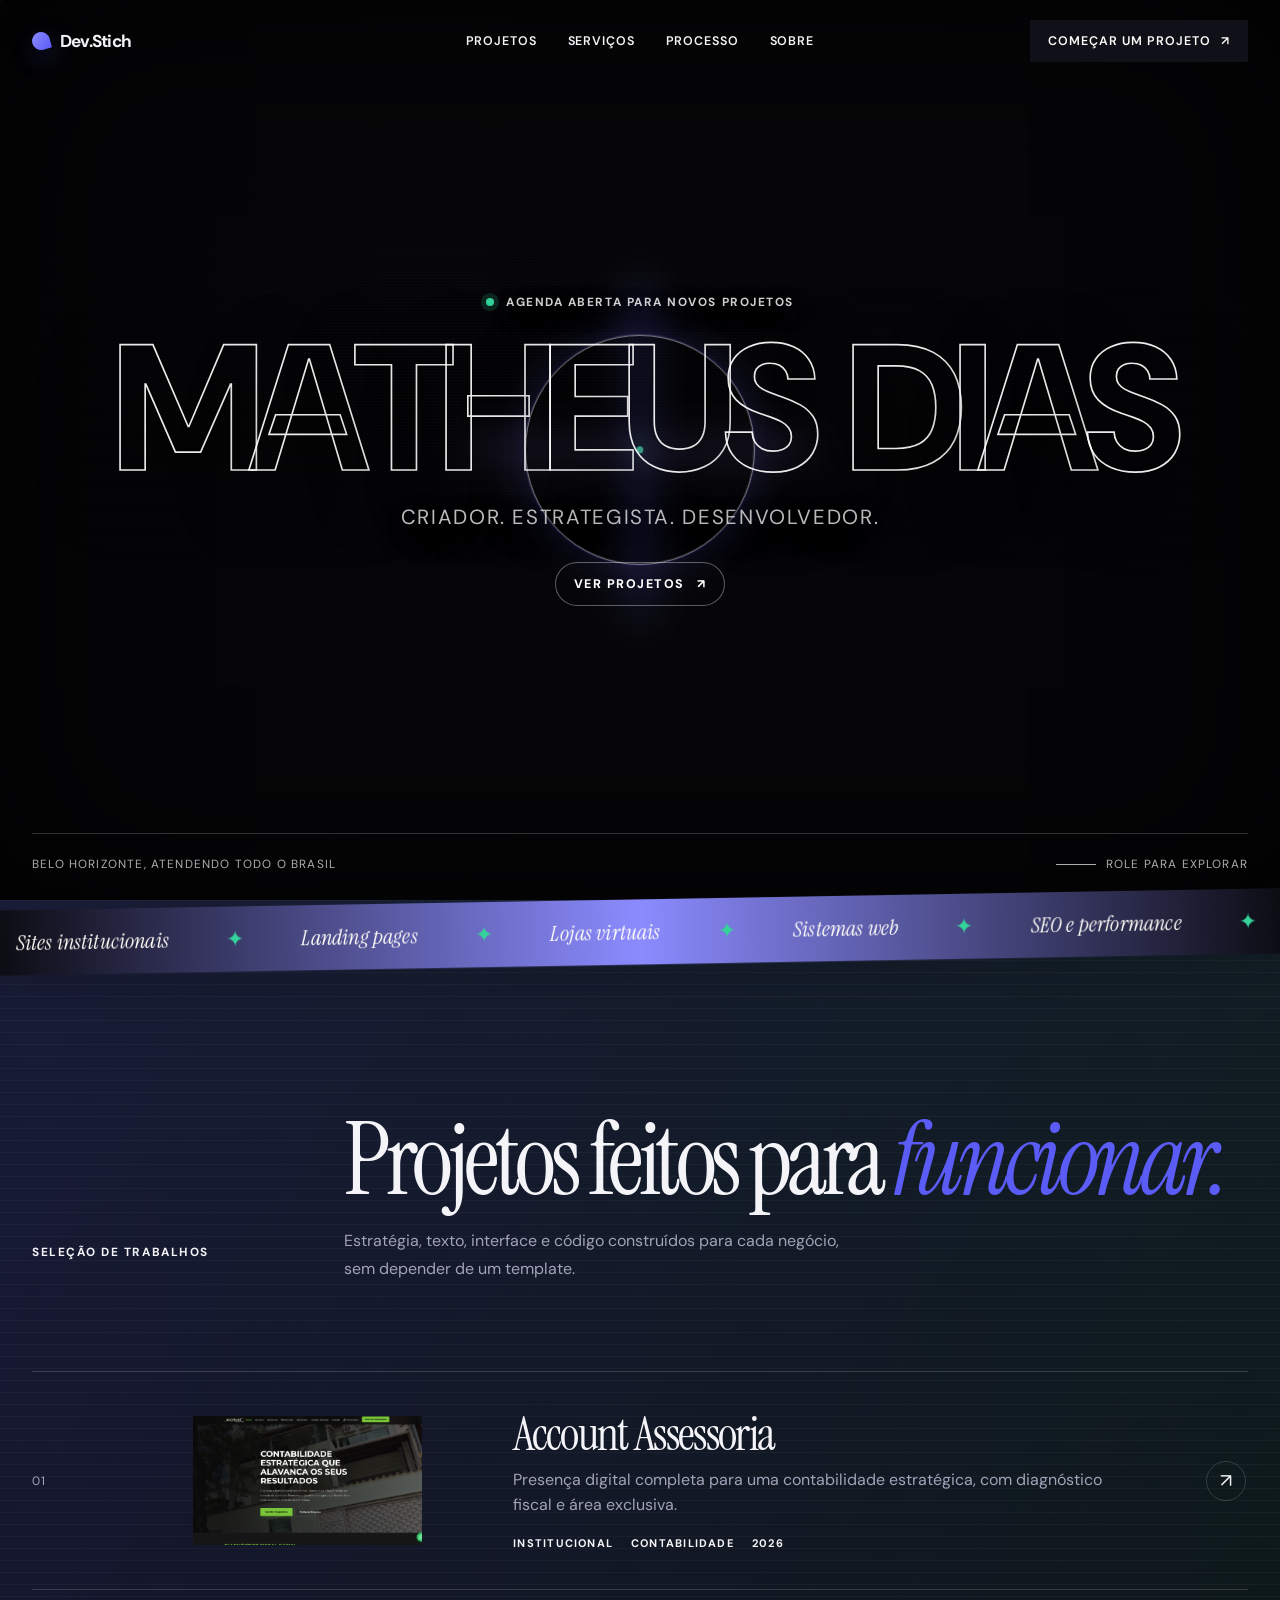
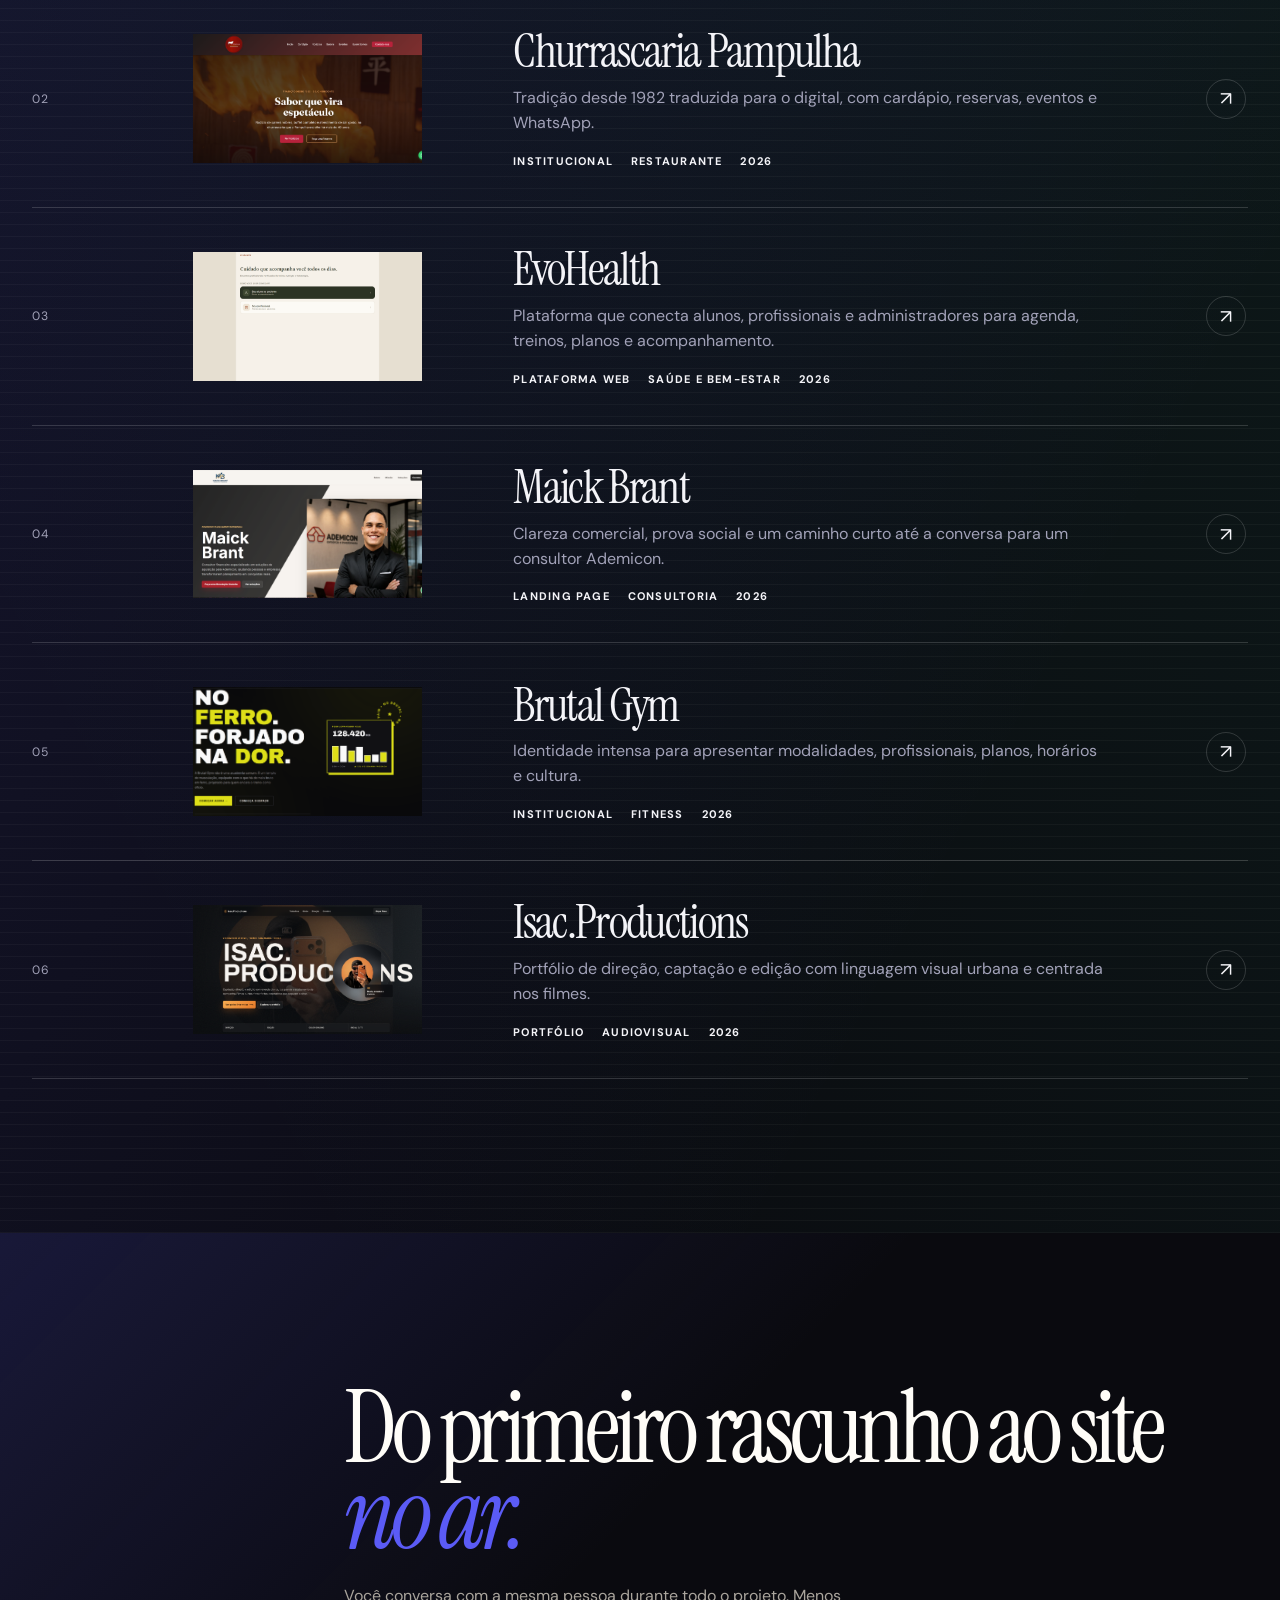
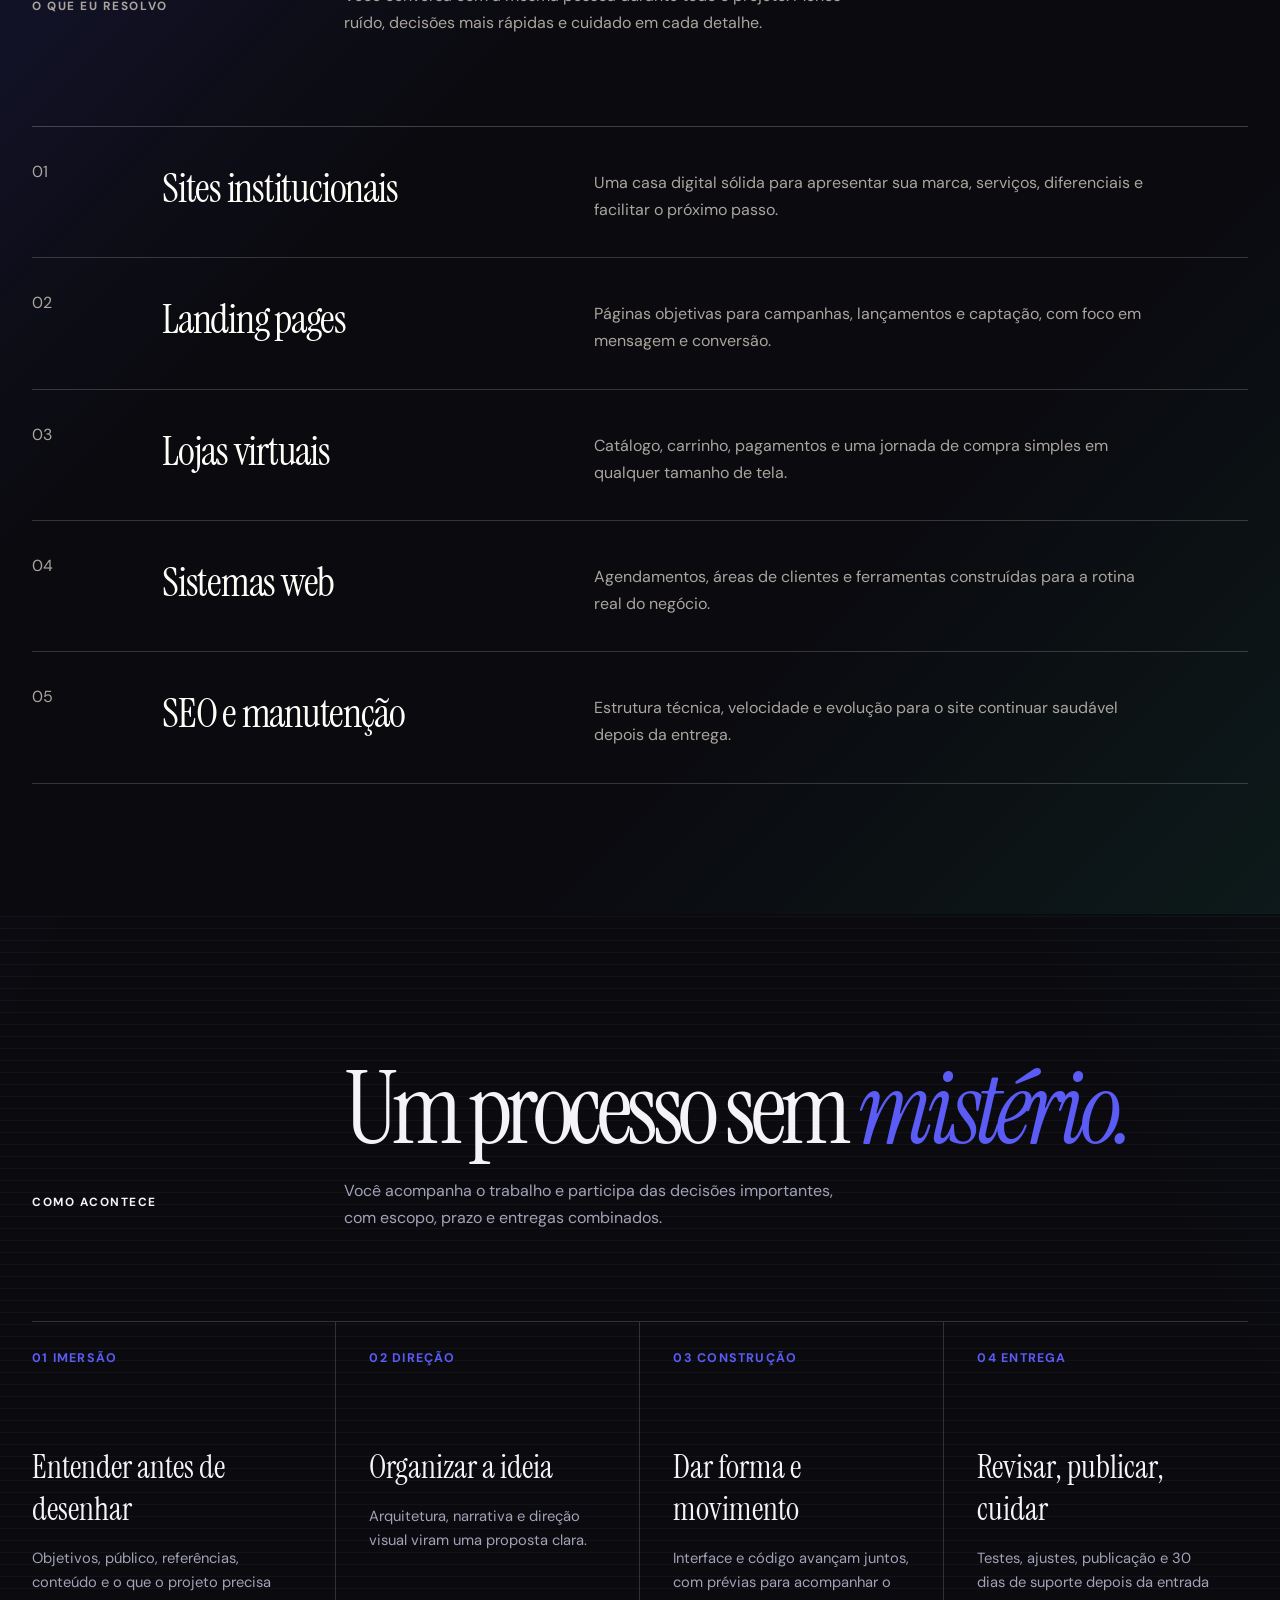
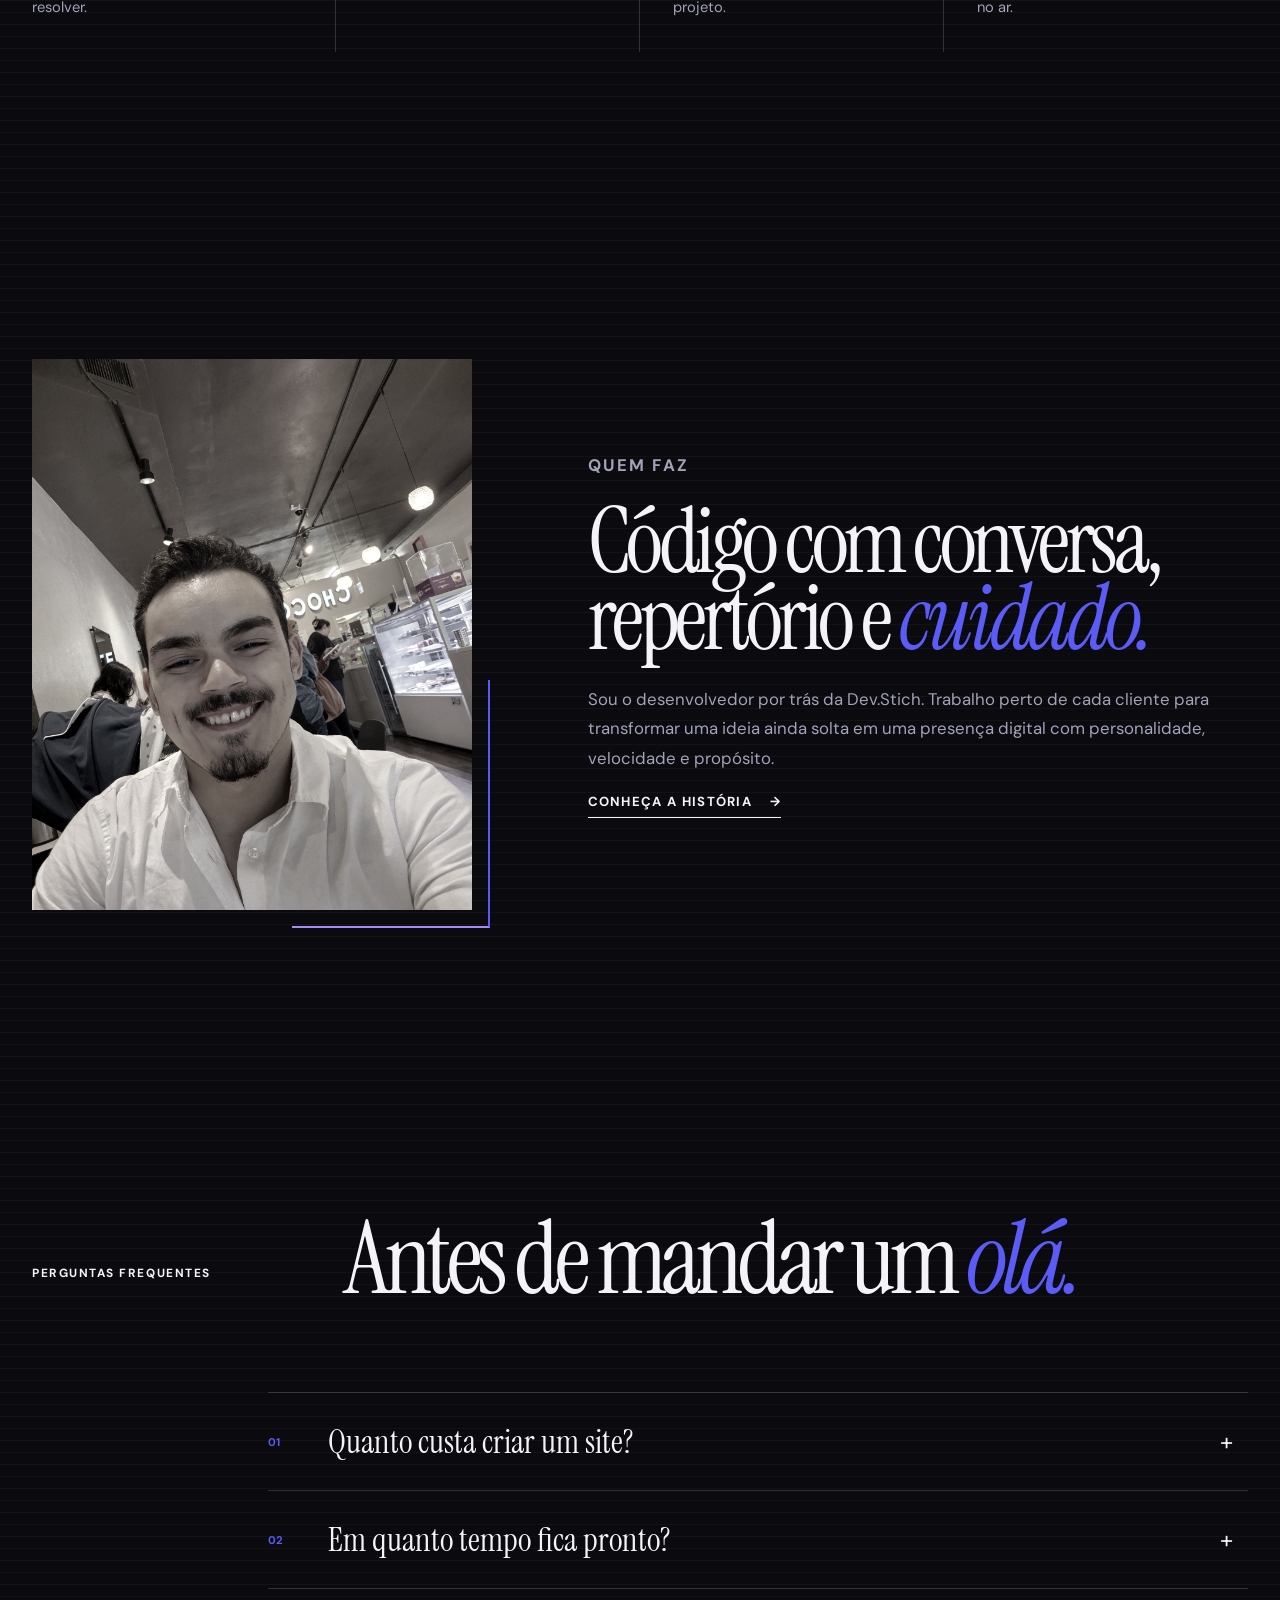
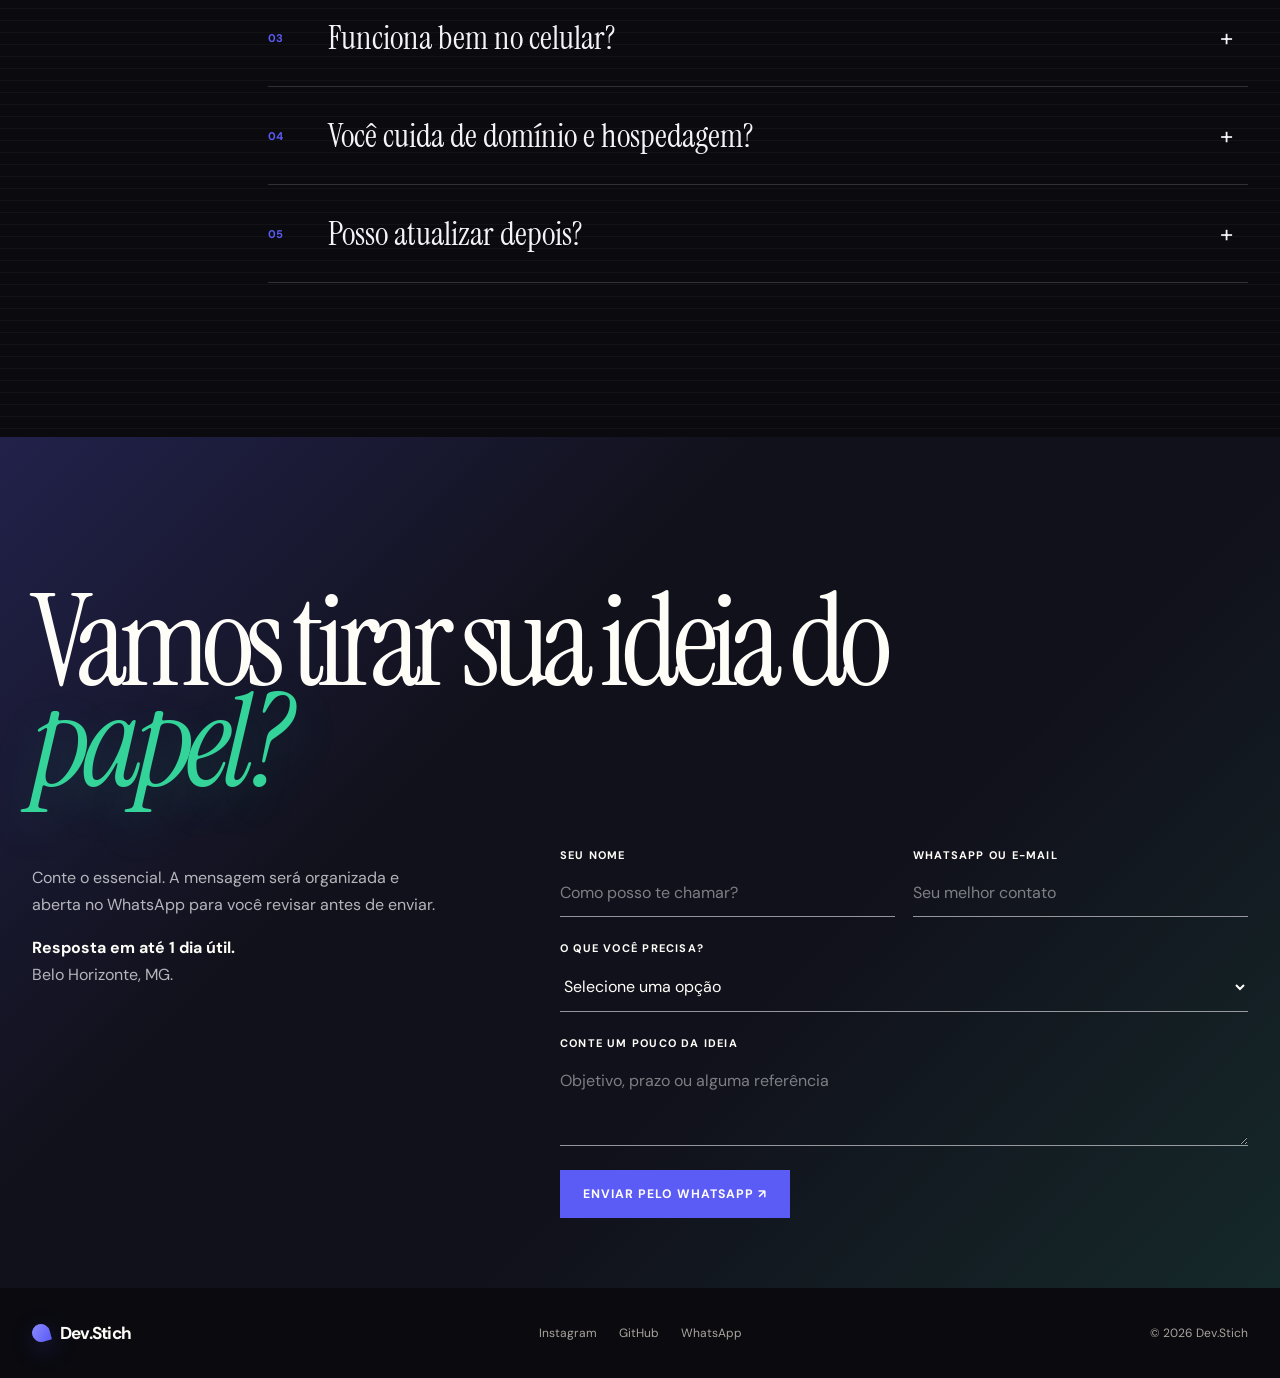
==== commit f315f15f: "Add interactive reveal hero to homepage" ====
--- a/index.html
+++ b/index.html
@@ -24,8 +24,8 @@
 <div class="mobile-panel" id="menu-mobile" aria-hidden="true"><a href="#projetos">Projetos</a><a href="#servicos">Serviços</a><a href="#processo">Processo</a><a href="/sobre">Sobre mim</a><a href="#contato">Começar um projeto ↗</a></div>
 <main id="conteudo">
   <section class="hero hero-reveal" aria-labelledby="hero-title" data-hero-reveal>
-    <picture class="hero-reveal__picture hero-reveal__bottom-layer"><source media="(max-width: 680px)" srcset="hero-reveal-bottom-mobile.jpg"><img class="hero-reveal__image hero-reveal__bottom" src="hero-reveal-bottom.jpg" alt="" aria-hidden="true" decoding="async" fetchpriority="high" width="2992" height="2992"></picture>
-    <picture class="hero-reveal__picture hero-reveal__top-layer"><source media="(max-width: 680px)" srcset="hero-reveal-top-mobile.jpg"><img class="hero-reveal__image hero-reveal__top" src="hero-reveal-top.png" alt="" aria-hidden="true" decoding="async" fetchpriority="high" width="2688" height="1594"></picture>
+    <img class="hero-reveal__image hero-reveal__bottom" src="hero-reveal-bottom.jpg" alt="" aria-hidden="true" decoding="async" fetchpriority="high">
+    <img class="hero-reveal__image hero-reveal__top" src="hero-reveal-top.png" alt="" aria-hidden="true" decoding="async" fetchpriority="high">
     <div class="hero-reveal__grain" aria-hidden="true"></div><div class="hero-reveal__vignette" aria-hidden="true"></div><div class="hero-reveal__cursor" aria-hidden="true"></div>
     <div class="hero-reveal__content"><p class="hero-kicker"><span class="availability-dot" aria-hidden="true"></span> Agenda aberta para novos projetos</p><h1 class="hero-title hero-reveal__title" id="hero-title" data-split-text>Matheus Dias</h1><p class="hero-reveal__subtitle">Criador. Estrategista. Desenvolvedor.</p><a class="hero-reveal__cta" href="#projetos" data-magnetic>Ver projetos <span aria-hidden="true">↗</span></a></div>
     <div class="hero-foot hero-reveal__foot"><span>Belo Horizonte, atendendo todo o Brasil</span><span class="scroll-cue">Role para explorar</span></div>
--- a/styles.css
+++ b/styles.css
@@ -190,7 +190,6 @@
 .hero {
   position: relative;
   width: var(--page);
-  min-height: 100vh;
   min-height: 100svh;
   margin: 0 auto;
   padding: 150px 0 68px;
@@ -618,7 +617,6 @@
   position: relative;
   display: block;
   width: 100%;
-  min-height: 100vh;
   min-height: 100svh;
   padding: 0;
   overflow: hidden;
@@ -630,37 +628,31 @@
 
 .hero.hero-reveal::before { content: none; }
 
-.hero-reveal__picture {
+.hero-reveal__image {
   position: absolute;
   inset: 0;
-  display: block;
   width: 100%;
   height: 100%;
-  overflow: hidden;
+  object-fit: cover;
+  transform: scale(1.02);
   user-select: none;
   pointer-events: none;
 }
 
-.hero-reveal__image {
-  width: 100%;
-  height: 100%;
-  display: block;
-  object-fit: cover;
-  transform: scale(1.02);
-}
-
-.hero-reveal__bottom-layer { z-index: 1; }
-.hero-reveal__top-layer {
+.hero-reveal__bottom {
+  z-index: 1;
+  filter: saturate(.9) contrast(1.08) brightness(.62);
+}
+
+.hero-reveal__top {
   z-index: 2;
+  filter: grayscale(1) contrast(1.08) brightness(.92);
   clip-path: circle(0 at var(--hero-x) var(--hero-y));
-  transition: clip-path .18s linear;
-}
-
-.hero-reveal__bottom { filter: saturate(.9) contrast(1.08) brightness(.62); }
-.hero-reveal__top { filter: grayscale(1) contrast(1.08) brightness(.92); }
-
-.hero-reveal.is-ready .hero-reveal__top-layer,
-.hero-reveal.is-pointing .hero-reveal__top-layer {
+  transition: clip-path .18s linear, filter .4s ease;
+}
+
+.hero-reveal.is-ready .hero-reveal__top,
+.hero-reveal.is-pointing .hero-reveal__top {
   clip-path: circle(var(--hero-r) at var(--hero-x) var(--hero-y));
 }
 
@@ -820,93 +812,23 @@
 }
 
 @media (max-width: 680px) {
-  .hero.hero-reveal {
-    min-height: 100vh;
-    min-height: 100svh;
-    background: #050507;
-  }
-
-  .hero-reveal__image {
-    transform: scale(1.01);
-    object-position: center center;
-  }
-
-  .hero-reveal__bottom { filter: saturate(.78) contrast(1.06) brightness(.52); }
-  .hero-reveal__top { filter: grayscale(1) contrast(1.04) brightness(.84); }
-
-  .hero-reveal__grain { opacity: .08; }
-  .hero-reveal__vignette {
-    background:
-      linear-gradient(180deg, rgba(5,5,7,.86) 0%, rgba(5,5,7,.28) 42%, rgba(5,5,7,.92) 100%),
-      linear-gradient(90deg, rgba(5,5,7,.62) 0%, rgba(5,5,7,.05) 56%, rgba(5,5,7,.46) 100%);
-    box-shadow: inset 0 0 110px rgba(0,0,0,.78);
-  }
-
-  .hero-reveal__content {
-    align-items: flex-start;
-    justify-content: flex-end;
-    text-align: left;
-    padding: 128px var(--gutter) 142px;
-  }
-
-  .hero-reveal__content .hero-kicker {
-    justify-content: flex-start;
-    max-width: 270px;
-    margin-bottom: 18px;
-    font-size: .64rem;
-    line-height: 1.55;
-  }
-
-  .hero-reveal__title {
-    max-width: 360px;
-    font-size: clamp(3.6rem, 18.5vw, 6.1rem);
-    line-height: .86;
-    letter-spacing: -.075em;
-    -webkit-text-stroke-width: 1px;
-  }
-
-  .hero-reveal__subtitle {
-    max-width: 310px;
-    margin-top: 18px;
-    font-size: .78rem;
-    line-height: 1.7;
-    letter-spacing: .1em;
-  }
-
-  .hero-reveal__cta {
-    margin-top: 24px;
-    padding: 12px 15px;
-    font-size: .68rem;
-  }
-
-  .hero-reveal__foot {
-    bottom: 18px;
-    padding-top: 14px;
-    font-size: .62rem;
-    letter-spacing: .08em;
-  }
-
+  .hero.hero-reveal { min-height: 92svh; }
+  .hero-reveal__content { align-items: flex-start; text-align: left; padding-inline: var(--gutter); }
+  .hero-reveal__content .hero-kicker { justify-content: flex-start; }
+  .hero-reveal__title { font-size: clamp(3.5rem, 18vw, 6.4rem); letter-spacing: -.075em; }
+  .hero-reveal__subtitle { max-width: 330px; font-size: .82rem; line-height: 1.7; }
+  .hero-reveal__foot { bottom: 20px; }
   .hero-reveal__foot .scroll-cue::before { width: 24px; }
-}
-
-@media (max-width: 420px) {
-  .hero-reveal__content { padding-bottom: 128px; }
-  .hero-reveal__title { font-size: clamp(3.25rem, 19.5vw, 5.2rem); }
-  .hero-reveal__subtitle { max-width: 280px; }
 }
 
 @media (hover: none), (pointer: coarse) {
   .hero.hero-reveal { cursor: auto; }
   .hero-reveal__cursor { display: none; }
-  .hero-reveal__top-layer { clip-path: inset(0); }
-  .hero-reveal__top { opacity: .84; }
-  .hero-reveal.is-ready .hero-reveal__top-layer,
-  .hero-reveal.is-pointing .hero-reveal__top-layer { clip-path: inset(0); }
+  .hero-reveal__top { clip-path: inset(0); opacity: .82; }
 }
 
 @media (prefers-reduced-motion: reduce) {
-  .hero-reveal__top-layer { clip-path: inset(0); }
-  .hero-reveal__top { opacity: .78; }
+  .hero-reveal__top { clip-path: inset(0); opacity: .78; }
   .hero-reveal__cursor { display: none; }
   .hero-reveal__title .ltr { opacity: 1; transform: none; }
 }
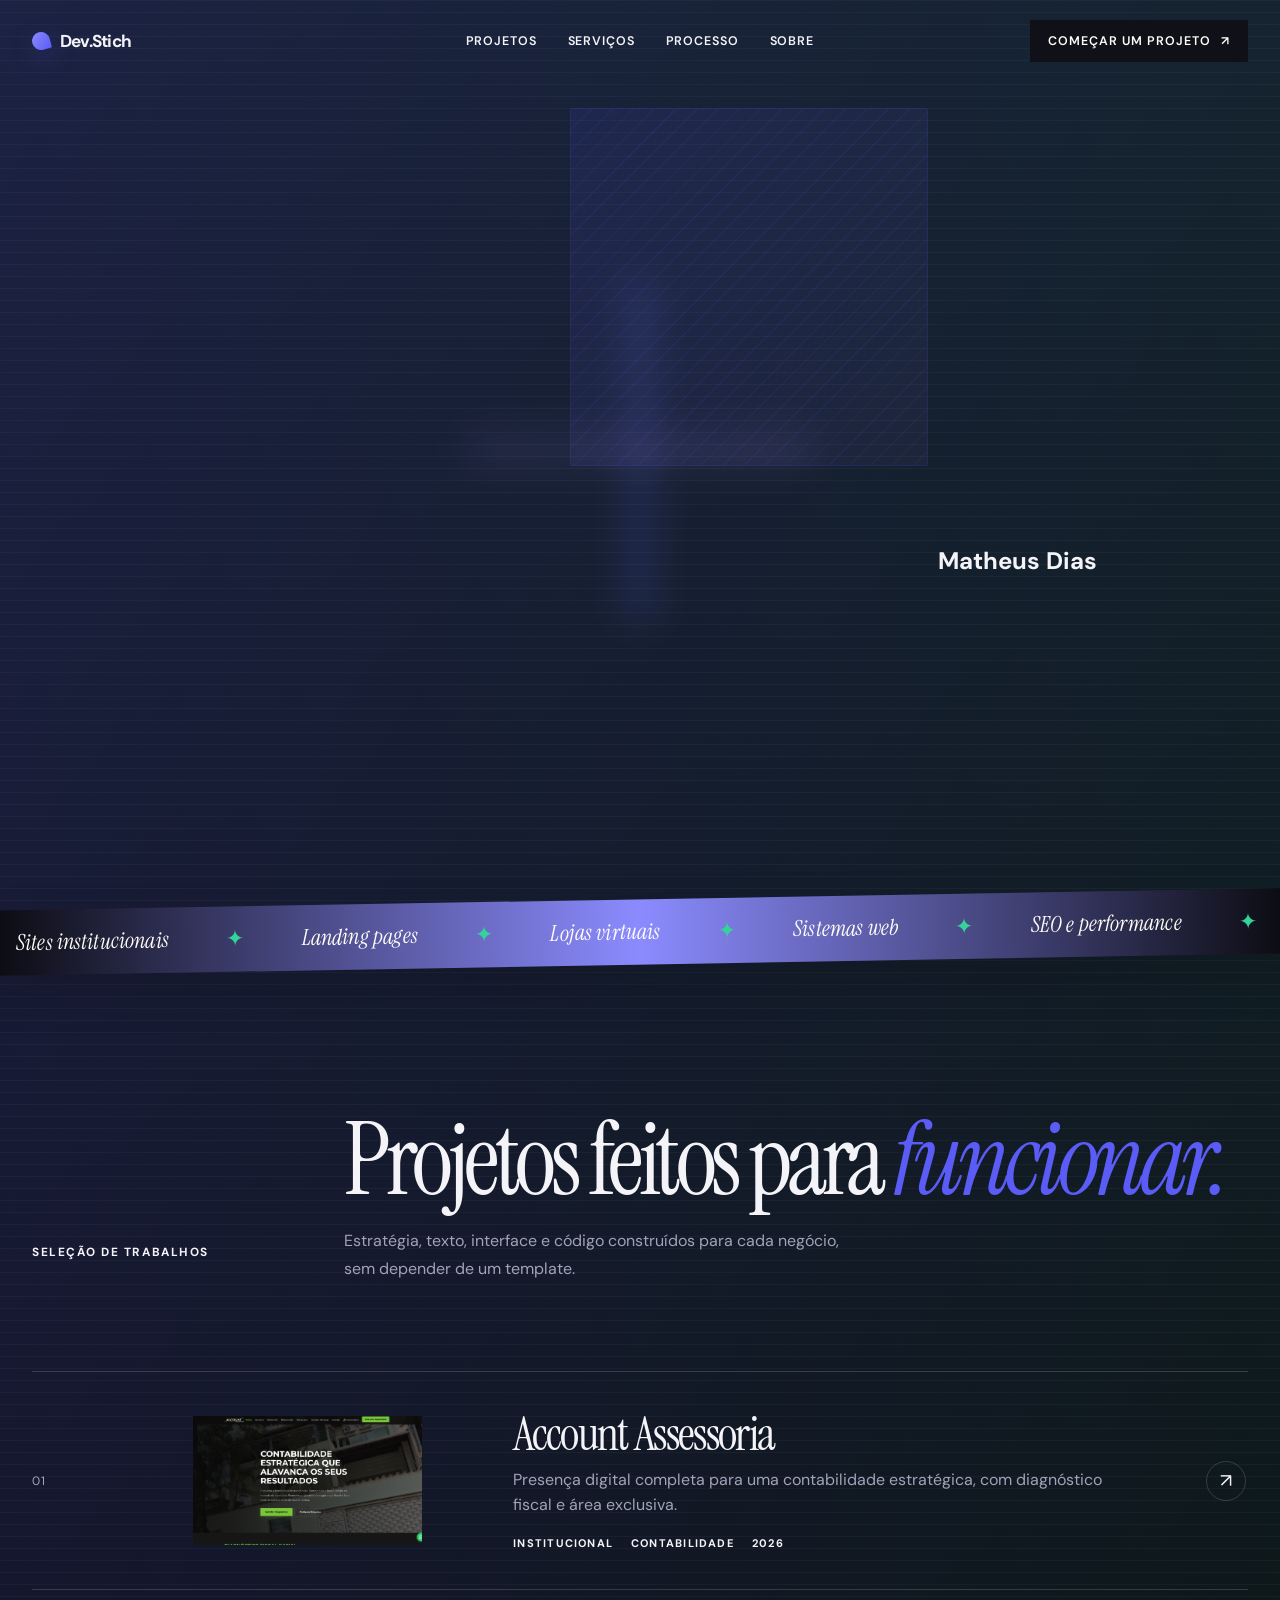
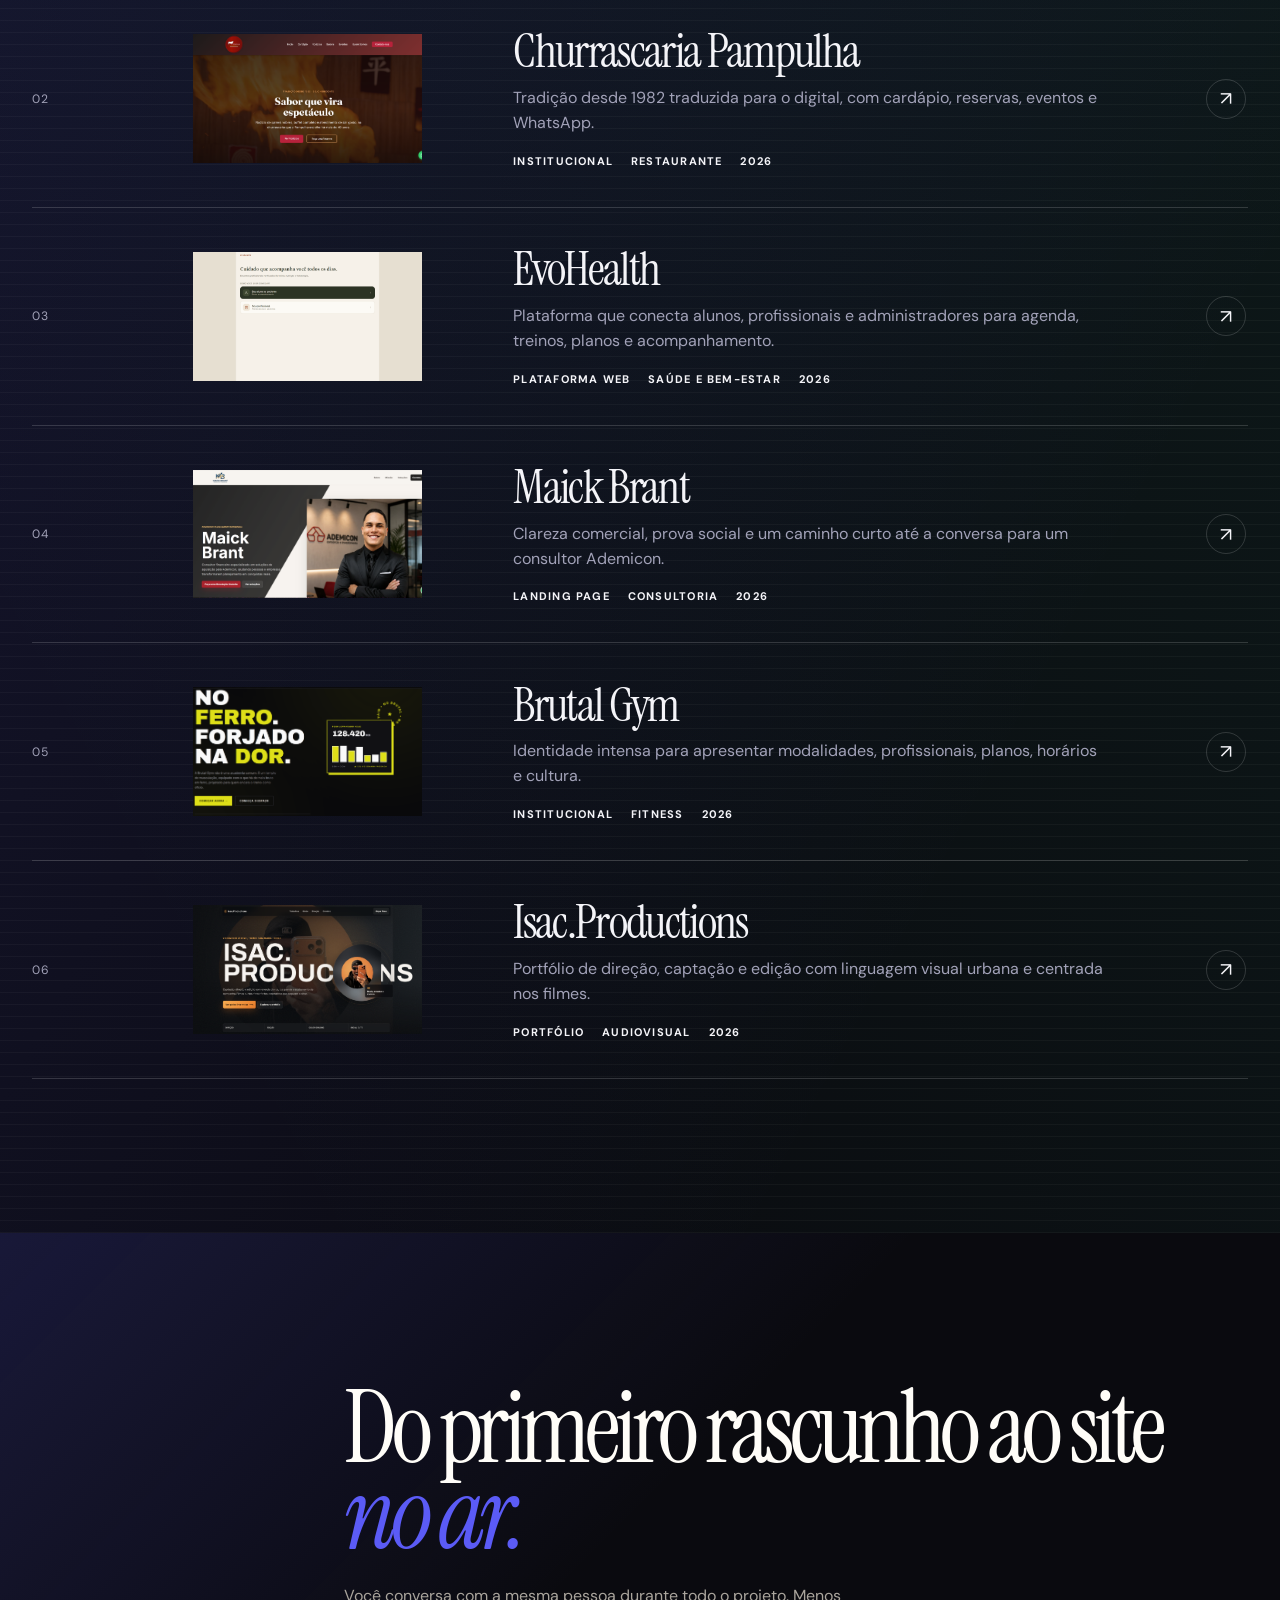
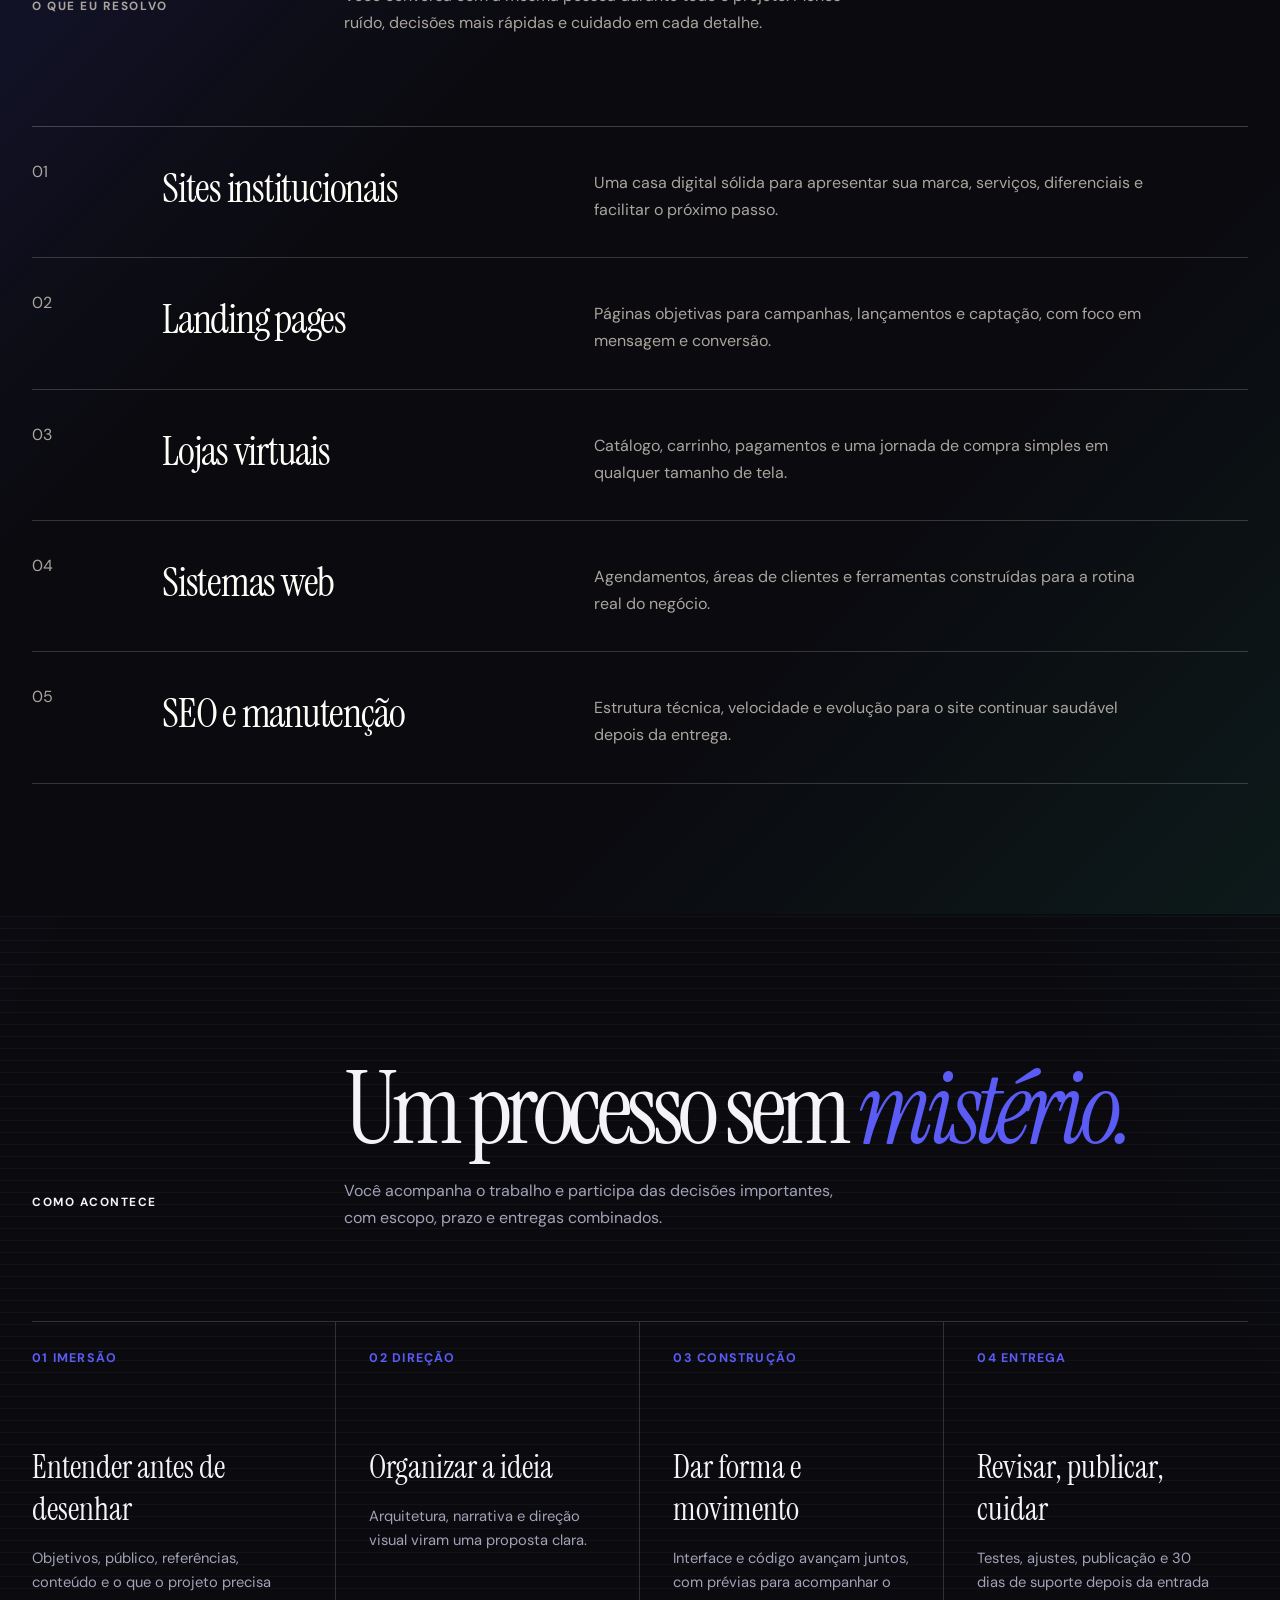
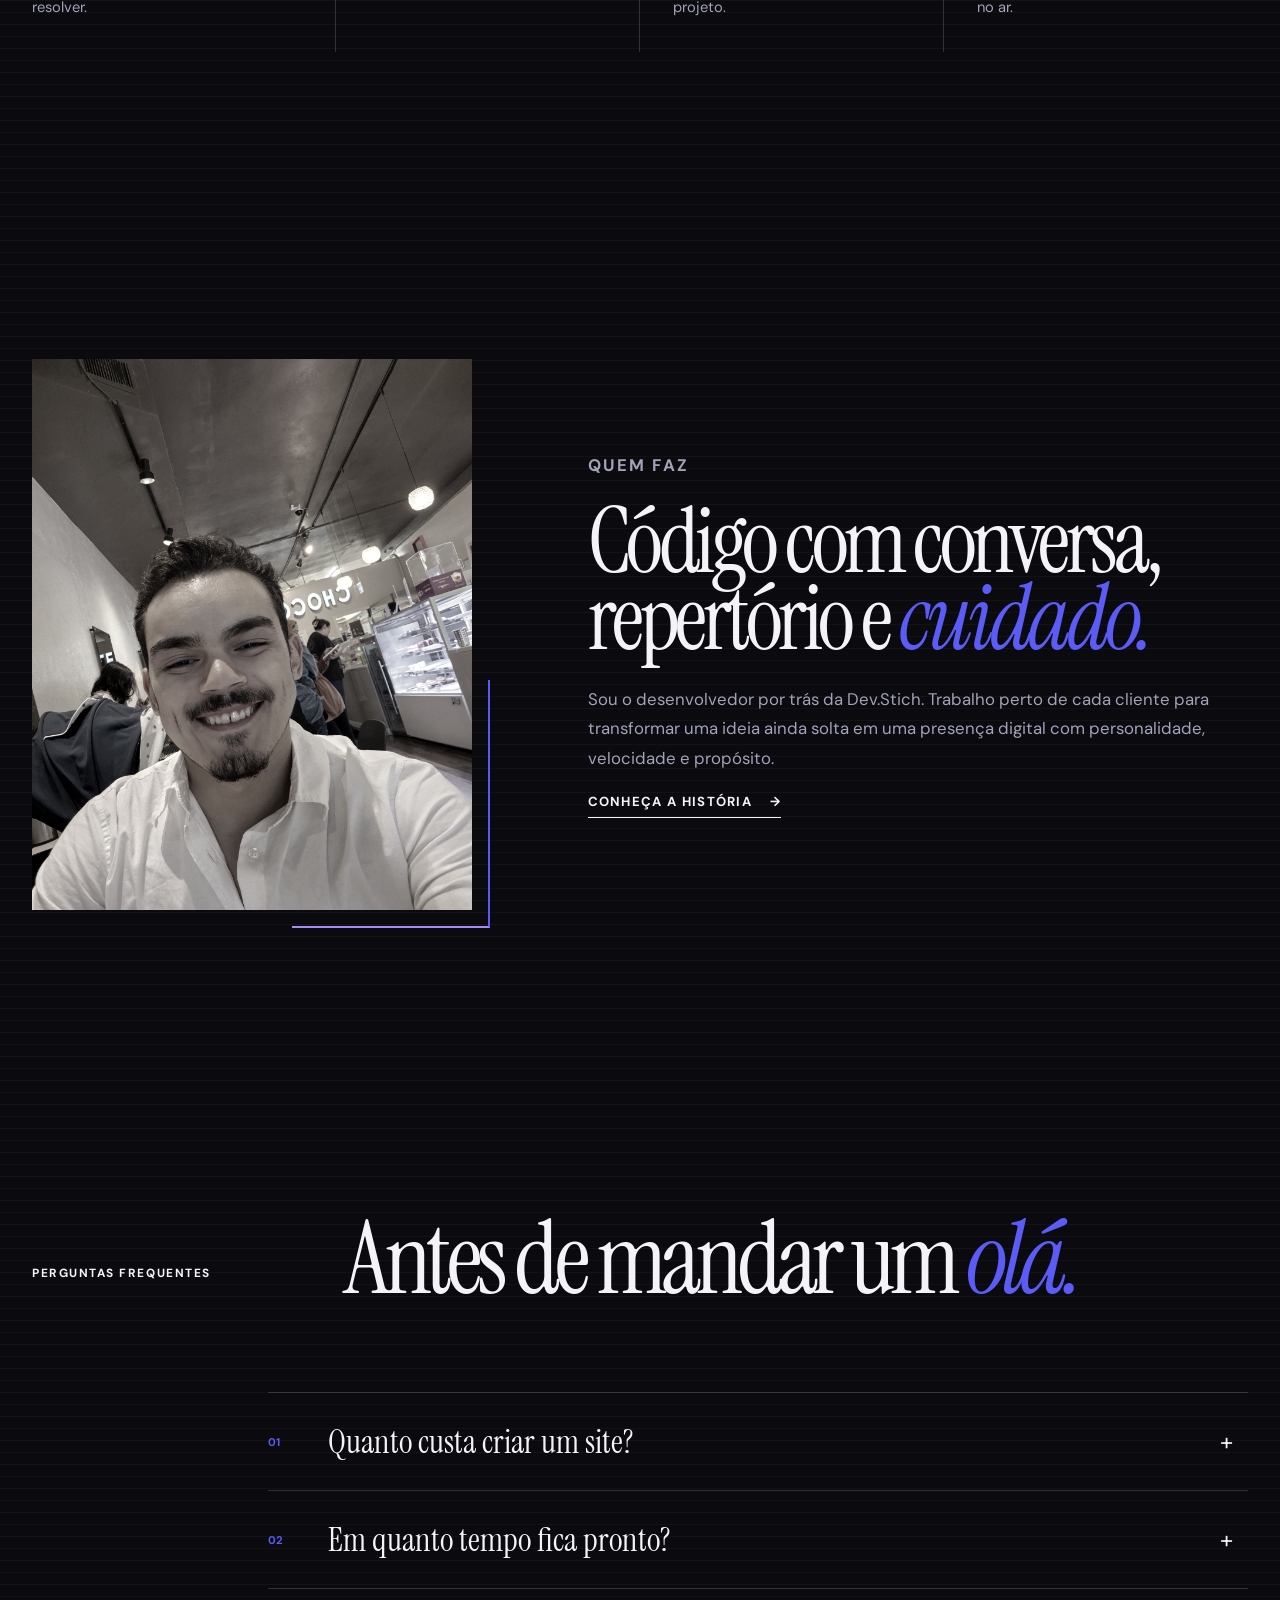
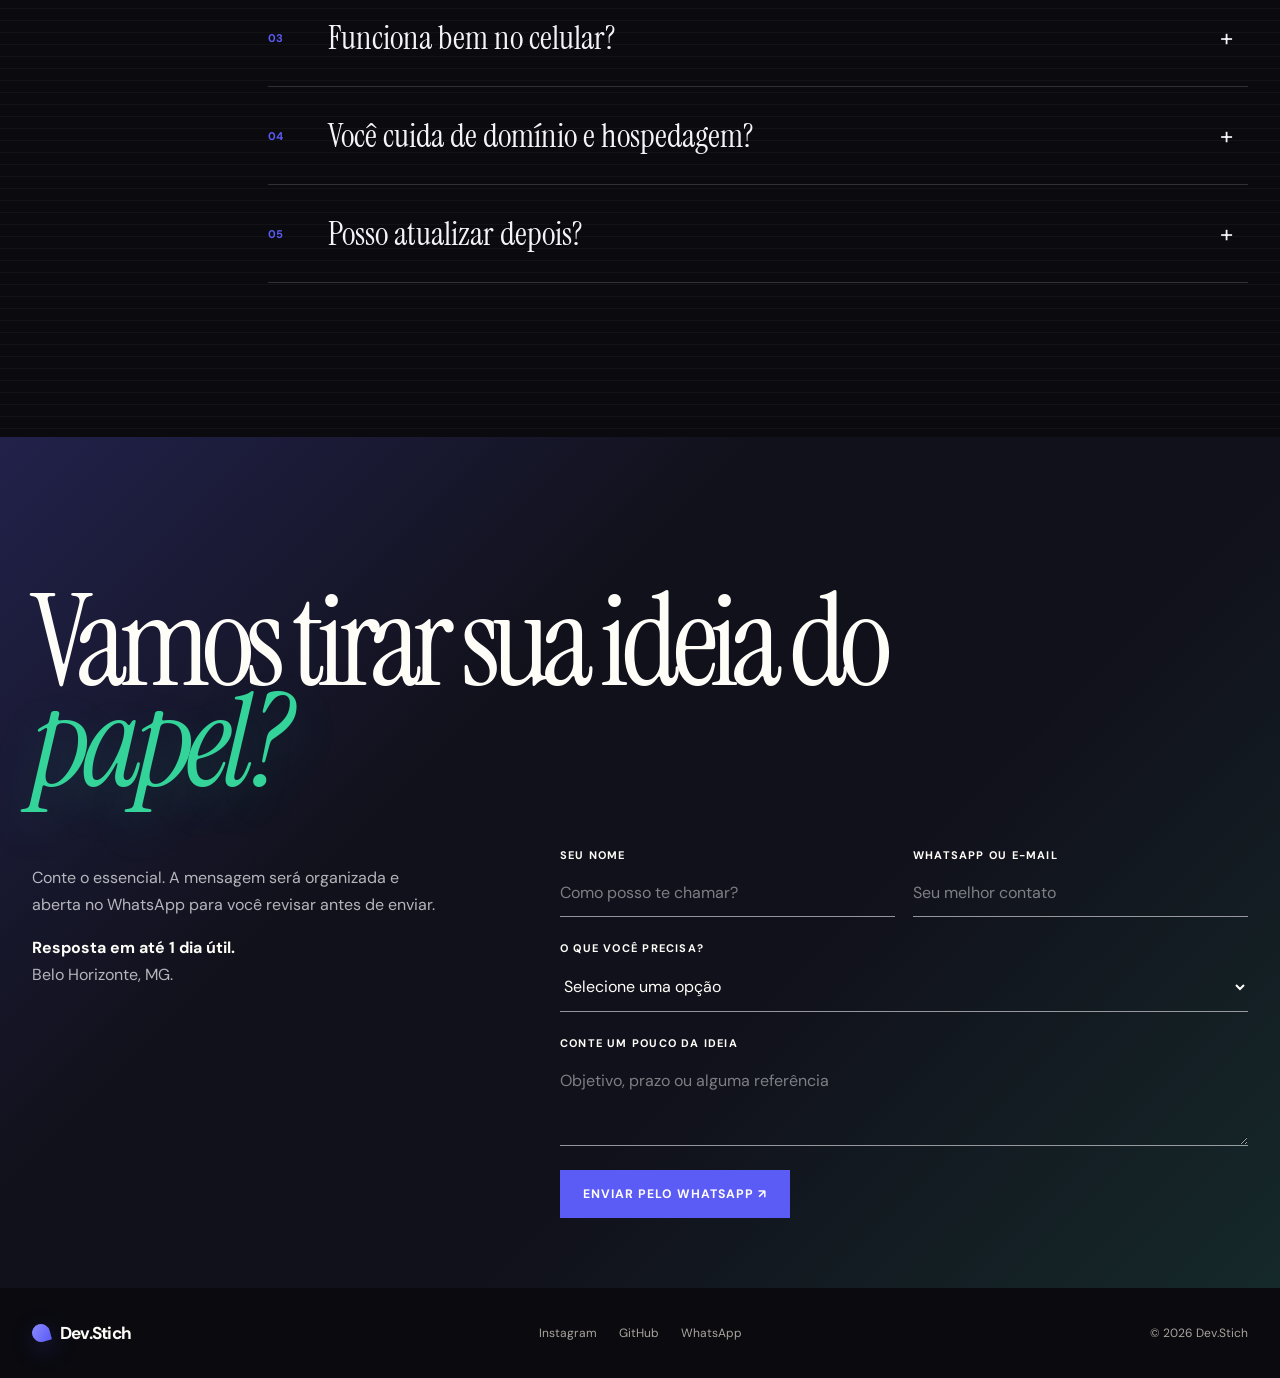
==== commit 5060e1e9: "Reformat index.html markup Wrap long lines for readability; no functional or content change.  Co-Aut" ====
--- a/index.html
+++ b/index.html
@@ -1,86 +1,315 @@
 <!doctype html>
 <html lang="pt-BR">
+
 <head>
-  <meta charset="utf-8"><meta name="viewport" content="width=device-width,initial-scale=1">
+  <meta charset="utf-8">
+  <meta name="viewport" content="width=device-width,initial-scale=1">
   <title>Criação de sites em Belo Horizonte | Dev.Stich</title>
-  <meta name="description" content="Sites autorais, rápidos e pensados para transformar visitas em oportunidades. Desenvolvimento web sob medida em Belo Horizonte e em todo o Brasil.">
-  <meta name="robots" content="index, follow"><meta name="theme-color" content="#0a0a0f">
-  <link rel="canonical" href="https://www.devstich.com.br/"><link rel="icon" href="devstich-logo-instagram.png" type="image/png">
-  <meta property="og:type" content="website"><meta property="og:locale" content="pt_BR"><meta property="og:site_name" content="Dev.Stich">
-  <meta property="og:title" content="Dev.Stich: sites com identidade e propósito"><meta property="og:description" content="Design e desenvolvimento web sob medida para negócios que querem ser lembrados.">
-  <meta property="og:url" content="https://www.devstich.com.br/"><meta property="og:image" content="https://www.devstich.com.br/og.png"><meta property="og:image:width" content="1200"><meta property="og:image:height" content="630"><meta name="twitter:card" content="summary_large_image">
-  <link rel="preconnect" href="https://fonts.googleapis.com"><link rel="preconnect" href="https://fonts.gstatic.com" crossorigin>
-  <link href="https://fonts.googleapis.com/css2?family=DM+Sans:wght@400;500;600;700&family=Instrument+Serif:ital@0;1&display=swap" rel="stylesheet"><link rel="stylesheet" href="styles.css">
-  <script type="application/ld+json">{"@context":"https://schema.org","@type":"ProfessionalService","name":"Dev.Stich","url":"https://www.devstich.com.br/","telephone":"+5531990825833","description":"Criação de sites, landing pages, lojas virtuais e sistemas web sob medida.","areaServed":["Belo Horizonte","Minas Gerais","Brasil"],"sameAs":["https://www.instagram.com/dev.stichstd/","https://github.com/stich121"]}</script>
+  <meta name="description"
+    content="Sites autorais, rápidos e pensados para transformar visitas em oportunidades. Desenvolvimento web sob medida em Belo Horizonte e em todo o Brasil.">
+  <meta name="robots" content="index, follow">
+  <meta name="theme-color" content="#0a0a0f">
+  <link rel="canonical" href="https://www.devstich.com.br/">
+  <link rel="icon" href="devstich-logo-instagram.png" type="image/png">
+  <meta property="og:type" content="website">
+  <meta property="og:locale" content="pt_BR">
+  <meta property="og:site_name" content="Dev.Stich">
+  <meta property="og:title" content="Dev.Stich: sites com identidade e propósito">
+  <meta property="og:description"
+    content="Design e desenvolvimento web sob medida para negócios que querem ser lembrados.">
+  <meta property="og:url" content="https://www.devstich.com.br/">
+  <meta property="og:image" content="https://www.devstich.com.br/og.png">
+  <meta property="og:image:width" content="1200">
+  <meta property="og:image:height" content="630">
+  <meta name="twitter:card" content="summary_large_image">
+  <link rel="preconnect" href="https://fonts.googleapis.com">
+  <link rel="preconnect" href="https://fonts.gstatic.com" crossorigin>
+  <link
+    href="https://fonts.googleapis.com/css2?family=DM+Sans:wght@400;500;600;700&family=Instrument+Serif:ital@0;1&display=swap"
+    rel="stylesheet">
+  <link rel="stylesheet" href="styles.css">
+  <script
+    type="application/ld+json">{"@context":"https://schema.org","@type":"ProfessionalService","name":"Dev.Stich","url":"https://www.devstich.com.br/","telephone":"+5531990825833","description":"Criação de sites, landing pages, lojas virtuais e sistemas web sob medida.","areaServed":["Belo Horizonte","Minas Gerais","Brasil"],"sameAs":["https://www.instagram.com/dev.stichstd/","https://github.com/stich121"]}</script>
 </head>
+
 <body>
-<a class="skip-link" href="#conteudo">Pular para o conteúdo</a><div class="scroll-progress" aria-hidden="true"></div>
-<header class="site-header"><nav class="nav" aria-label="Navegação principal">
-  <a class="brand" href="/" aria-label="Dev.Stich, início"><span class="brand-mark" aria-hidden="true"></span><span>Dev.Stich</span></a>
-  <div class="nav-links"><a href="#projetos">Projetos</a><a href="#servicos">Serviços</a><a href="#processo">Processo</a><a href="/sobre">Sobre</a></div>
-  <a class="nav-contact" href="#contato" data-magnetic>Começar um projeto <span aria-hidden="true">↗</span></a>
-  <button class="menu-toggle" type="button" aria-label="Abrir menu" aria-controls="menu-mobile" aria-expanded="false"><span></span></button>
-</nav></header>
-<div class="mobile-panel" id="menu-mobile" aria-hidden="true"><a href="#projetos">Projetos</a><a href="#servicos">Serviços</a><a href="#processo">Processo</a><a href="/sobre">Sobre mim</a><a href="#contato">Começar um projeto ↗</a></div>
-<main id="conteudo">
-  <section class="hero hero-reveal" aria-labelledby="hero-title" data-hero-reveal>
-    <img class="hero-reveal__image hero-reveal__bottom" src="hero-reveal-bottom.jpg" alt="" aria-hidden="true" decoding="async" fetchpriority="high">
-    <img class="hero-reveal__image hero-reveal__top" src="hero-reveal-top.png" alt="" aria-hidden="true" decoding="async" fetchpriority="high">
-    <div class="hero-reveal__grain" aria-hidden="true"></div><div class="hero-reveal__vignette" aria-hidden="true"></div><div class="hero-reveal__cursor" aria-hidden="true"></div>
-    <div class="hero-reveal__content"><p class="hero-kicker"><span class="availability-dot" aria-hidden="true"></span> Agenda aberta para novos projetos</p><h1 class="hero-title hero-reveal__title" id="hero-title" data-split-text>Matheus Dias</h1><p class="hero-reveal__subtitle">Criador. Estrategista. Desenvolvedor.</p><a class="hero-reveal__cta" href="#projetos" data-magnetic>Ver projetos <span aria-hidden="true">↗</span></a></div>
-    <div class="hero-foot hero-reveal__foot"><span>Belo Horizonte, atendendo todo o Brasil</span><span class="scroll-cue">Role para explorar</span></div>
-  </section>
-  <div class="ticker" aria-hidden="true"><div class="ticker-track"><span>Sites institucionais</span><span>Landing pages</span><span>Lojas virtuais</span><span>Sistemas web</span><span>SEO e performance</span><span>Sites institucionais</span><span>Landing pages</span><span>Lojas virtuais</span><span>Sistemas web</span><span>SEO e performance</span></div></div>
-
-  <section class="section" id="projetos" aria-labelledby="projetos-title">
-    <header class="section-heading reveal"><p class="eyebrow">Seleção de trabalhos</p><div><h2 id="projetos-title">Projetos feitos para <em>funcionar.</em></h2><p>Estratégia, texto, interface e código construídos para cada negócio, sem depender de um template.</p></div></header>
-    <div class="project-list">
-      <a class="project reveal" href="https://accountassessoria.com.br" target="_blank" rel="noopener noreferrer"><span class="project-number">01</span><figure class="project-image"><img src="account-screenshot.png" alt="Site da Account Assessoria Contábil" loading="lazy"></figure><div class="project-copy"><h3>Account Assessoria</h3><p>Presença digital completa para uma contabilidade estratégica, com diagnóstico fiscal e área exclusiva.</p><div class="project-meta"><span>Institucional</span><span>Contabilidade</span><span>2026</span></div></div><span class="project-arrow" aria-hidden="true">↗</span></a>
-      <a class="project reveal" href="https://churrascariapampulha.com.br" target="_blank" rel="noopener noreferrer"><span class="project-number">02</span><figure class="project-image"><img src="churrascaria-screenshot.png" alt="Site da Churrascaria Pampulha" loading="lazy"></figure><div class="project-copy"><h3>Churrascaria Pampulha</h3><p>Tradição desde 1982 traduzida para o digital, com cardápio, reservas, eventos e WhatsApp.</p><div class="project-meta"><span>Institucional</span><span>Restaurante</span><span>2026</span></div></div><span class="project-arrow" aria-hidden="true">↗</span></a>
-      <a class="project reveal" href="https://evohealth.devstich.com.br/" target="_blank" rel="noopener noreferrer"><span class="project-number">03</span><figure class="project-image"><img src="evohealth-screenshot.png" alt="Tela inicial da plataforma EvoHealth" loading="lazy"></figure><div class="project-copy"><h3>EvoHealth</h3><p>Plataforma que conecta alunos, profissionais e administradores para agenda, treinos, planos e acompanhamento.</p><div class="project-meta"><span>Plataforma web</span><span>Saúde e bem-estar</span><span>2026</span></div></div><span class="project-arrow" aria-hidden="true">↗</span></a>
-      <a class="project reveal" href="https://maickbrantademicon.netlify.app/" target="_blank" rel="noopener noreferrer"><span class="project-number">04</span><figure class="project-image"><img src="maickbrant-screenshot.png" alt="Site do consultor Maick Brant" loading="lazy"></figure><div class="project-copy"><h3>Maick Brant</h3><p>Clareza comercial, prova social e um caminho curto até a conversa para um consultor Ademicon.</p><div class="project-meta"><span>Landing page</span><span>Consultoria</span><span>2026</span></div></div><span class="project-arrow" aria-hidden="true">↗</span></a>
-      <a class="project reveal" href="https://brutalgymport.netlify.app/" target="_blank" rel="noopener noreferrer"><span class="project-number">05</span><figure class="project-image"><img src="brutalgym-screenshot.png" alt="Site da Brutal Gym" loading="lazy"></figure><div class="project-copy"><h3>Brutal Gym</h3><p>Identidade intensa para apresentar modalidades, profissionais, planos, horários e cultura.</p><div class="project-meta"><span>Institucional</span><span>Fitness</span><span>2026</span></div></div><span class="project-arrow" aria-hidden="true">↗</span></a>
-      <a class="project reveal" href="https://isaacproduction.netlify.app/" target="_blank" rel="noopener noreferrer"><span class="project-number">06</span><figure class="project-image"><img src="isaacproductions-screenshot.png" alt="Portfólio da Isac Productions" loading="lazy"></figure><div class="project-copy"><h3>Isac.Productions</h3><p>Portfólio de direção, captação e edição com linguagem visual urbana e centrada nos filmes.</p><div class="project-meta"><span>Portfólio</span><span>Audiovisual</span><span>2026</span></div></div><span class="project-arrow" aria-hidden="true">↗</span></a>
+  <a class="skip-link" href="#conteudo">Pular para o conteúdo</a>
+  <div class="scroll-progress" aria-hidden="true"></div>
+  <header class="site-header">
+    <nav class="nav" aria-label="Navegação principal">
+      <a class="brand" href="/" aria-label="Dev.Stich, início"><span class="brand-mark"
+          aria-hidden="true"></span><span>Dev.Stich</span></a>
+      <div class="nav-links"><a href="#projetos">Projetos</a><a href="#servicos">Serviços</a><a
+          href="#processo">Processo</a><a href="/sobre">Sobre</a></div>
+      <a class="nav-contact" href="#contato" data-magnetic>Começar um projeto <span aria-hidden="true">↗</span></a>
+      <button class="menu-toggle" type="button" aria-label="Abrir menu" aria-controls="menu-mobile"
+        aria-expanded="false"><span></span></button>
+    </nav>
+  </header>
+  <div class="mobile-panel" id="menu-mobile" aria-hidden="true"><a href="#projetos">Projetos</a><a
+      href="#servicos">Serviços</a><a href="#processo">Processo</a><a href="/sobre">Sobre mim</a><a
+      href="#contato">Começar um projeto ↗</a></div>
+  <main id="conteudo">
+    <section class="hero hero-final" aria-labelledby="hero-title" data-final-hero
+      data-title="Matheus Dias" data-subtitle="Passe o mouse sobre a imagem | Criador. Estrategista. | Matheus Dias"
+      data-top-src="hero-reveal-top.png">
+      <img class="hero-final__bottom" src="hero-reveal-bottom.jpg" alt="" aria-hidden="true" decoding="async"
+        fetchpriority="high">
+      <canvas class="hero-final__stage" aria-hidden="true"></canvas>
+      <canvas class="hero-final__fx" aria-hidden="true"></canvas>
+      <div class="hero-final__content">
+        <div class="hero-final__inner">
+          <h1 class="hero-final__title outline" id="hero-title">Matheus Dias</h1>
+          <p class="hero-final__subtitle"></p>
+        </div>
+      </div>
+      <div class="hero-final__overlay hero-final__grain on" aria-hidden="true"></div>
+      <div class="hero-final__overlay hero-final__vignette on" aria-hidden="true"></div>
+      <div class="hero-final__cursor c-round" aria-hidden="true"></div>
+    </section>    <div class="ticker" aria-hidden="true">
+      <div class="ticker-track"><span>Sites institucionais</span><span>Landing pages</span><span>Lojas
+          virtuais</span><span>Sistemas web</span><span>SEO e performance</span><span>Sites
+          institucionais</span><span>Landing pages</span><span>Lojas virtuais</span><span>Sistemas web</span><span>SEO e
+          performance</span></div>
     </div>
-  </section>
-
-  <div class="night-section" id="servicos"><section class="section" aria-labelledby="servicos-title">
-    <header class="section-heading reveal"><p class="eyebrow">O que eu resolvo</p><div><h2 id="servicos-title">Do primeiro rascunho ao site <em>no ar.</em></h2><p>Você conversa com a mesma pessoa durante todo o projeto. Menos ruído, decisões mais rápidas e cuidado em cada detalhe.</p></div></header>
-    <div class="services">
-      <article class="service reveal"><span class="service-index">01</span><h3>Sites institucionais</h3><p>Uma casa digital sólida para apresentar sua marca, serviços, diferenciais e facilitar o próximo passo.</p></article>
-      <article class="service reveal"><span class="service-index">02</span><h3>Landing pages</h3><p>Páginas objetivas para campanhas, lançamentos e captação, com foco em mensagem e conversão.</p></article>
-      <article class="service reveal"><span class="service-index">03</span><h3>Lojas virtuais</h3><p>Catálogo, carrinho, pagamentos e uma jornada de compra simples em qualquer tamanho de tela.</p></article>
-      <article class="service reveal"><span class="service-index">04</span><h3>Sistemas web</h3><p>Agendamentos, áreas de clientes e ferramentas construídas para a rotina real do negócio.</p></article>
-      <article class="service reveal"><span class="service-index">05</span><h3>SEO e manutenção</h3><p>Estrutura técnica, velocidade e evolução para o site continuar saudável depois da entrega.</p></article>
+
+    <section class="section" id="projetos" aria-labelledby="projetos-title">
+      <header class="section-heading reveal">
+        <p class="eyebrow">Seleção de trabalhos</p>
+        <div>
+          <h2 id="projetos-title">Projetos feitos para <em>funcionar.</em></h2>
+          <p>Estratégia, texto, interface e código construídos para cada negócio, sem depender de um template.</p>
+        </div>
+      </header>
+      <div class="project-list">
+        <a class="project reveal" href="https://accountassessoria.com.br" target="_blank"
+          rel="noopener noreferrer"><span class="project-number">01</span>
+          <figure class="project-image"><img src="account-screenshot.png" alt="Site da Account Assessoria Contábil"
+              loading="lazy"></figure>
+          <div class="project-copy">
+            <h3>Account Assessoria</h3>
+            <p>Presença digital completa para uma contabilidade estratégica, com diagnóstico fiscal e área exclusiva.
+            </p>
+            <div class="project-meta"><span>Institucional</span><span>Contabilidade</span><span>2026</span></div>
+          </div><span class="project-arrow" aria-hidden="true">↗</span>
+        </a>
+        <a class="project reveal" href="https://churrascariapampulha.com.br" target="_blank"
+          rel="noopener noreferrer"><span class="project-number">02</span>
+          <figure class="project-image"><img src="churrascaria-screenshot.png" alt="Site da Churrascaria Pampulha"
+              loading="lazy"></figure>
+          <div class="project-copy">
+            <h3>Churrascaria Pampulha</h3>
+            <p>Tradição desde 1982 traduzida para o digital, com cardápio, reservas, eventos e WhatsApp.</p>
+            <div class="project-meta"><span>Institucional</span><span>Restaurante</span><span>2026</span></div>
+          </div><span class="project-arrow" aria-hidden="true">↗</span>
+        </a>
+        <a class="project reveal" href="https://evohealth.devstich.com.br/" target="_blank"
+          rel="noopener noreferrer"><span class="project-number">03</span>
+          <figure class="project-image"><img src="evohealth-screenshot.png" alt="Tela inicial da plataforma EvoHealth"
+              loading="lazy"></figure>
+          <div class="project-copy">
+            <h3>EvoHealth</h3>
+            <p>Plataforma que conecta alunos, profissionais e administradores para agenda, treinos, planos e
+              acompanhamento.</p>
+            <div class="project-meta"><span>Plataforma web</span><span>Saúde e bem-estar</span><span>2026</span></div>
+          </div><span class="project-arrow" aria-hidden="true">↗</span>
+        </a>
+        <a class="project reveal" href="https://maickbrantademicon.netlify.app/" target="_blank"
+          rel="noopener noreferrer"><span class="project-number">04</span>
+          <figure class="project-image"><img src="maickbrant-screenshot.png" alt="Site do consultor Maick Brant"
+              loading="lazy"></figure>
+          <div class="project-copy">
+            <h3>Maick Brant</h3>
+            <p>Clareza comercial, prova social e um caminho curto até a conversa para um consultor Ademicon.</p>
+            <div class="project-meta"><span>Landing page</span><span>Consultoria</span><span>2026</span></div>
+          </div><span class="project-arrow" aria-hidden="true">↗</span>
+        </a>
+        <a class="project reveal" href="https://brutalgymport.netlify.app/" target="_blank"
+          rel="noopener noreferrer"><span class="project-number">05</span>
+          <figure class="project-image"><img src="brutalgym-screenshot.png" alt="Site da Brutal Gym" loading="lazy">
+          </figure>
+          <div class="project-copy">
+            <h3>Brutal Gym</h3>
+            <p>Identidade intensa para apresentar modalidades, profissionais, planos, horários e cultura.</p>
+            <div class="project-meta"><span>Institucional</span><span>Fitness</span><span>2026</span></div>
+          </div><span class="project-arrow" aria-hidden="true">↗</span>
+        </a>
+        <a class="project reveal" href="https://isaacproduction.netlify.app/" target="_blank"
+          rel="noopener noreferrer"><span class="project-number">06</span>
+          <figure class="project-image"><img src="isaacproductions-screenshot.png" alt="Portfólio da Isac Productions"
+              loading="lazy"></figure>
+          <div class="project-copy">
+            <h3>Isac.Productions</h3>
+            <p>Portfólio de direção, captação e edição com linguagem visual urbana e centrada nos filmes.</p>
+            <div class="project-meta"><span>Portfólio</span><span>Audiovisual</span><span>2026</span></div>
+          </div><span class="project-arrow" aria-hidden="true">↗</span>
+        </a>
+      </div>
+    </section>
+
+    <div class="night-section" id="servicos">
+      <section class="section" aria-labelledby="servicos-title">
+        <header class="section-heading reveal">
+          <p class="eyebrow">O que eu resolvo</p>
+          <div>
+            <h2 id="servicos-title">Do primeiro rascunho ao site <em>no ar.</em></h2>
+            <p>Você conversa com a mesma pessoa durante todo o projeto. Menos ruído, decisões mais rápidas e cuidado em
+              cada detalhe.</p>
+          </div>
+        </header>
+        <div class="services">
+          <article class="service reveal"><span class="service-index">01</span>
+            <h3>Sites institucionais</h3>
+            <p>Uma casa digital sólida para apresentar sua marca, serviços, diferenciais e facilitar o próximo passo.
+            </p>
+          </article>
+          <article class="service reveal"><span class="service-index">02</span>
+            <h3>Landing pages</h3>
+            <p>Páginas objetivas para campanhas, lançamentos e captação, com foco em mensagem e conversão.</p>
+          </article>
+          <article class="service reveal"><span class="service-index">03</span>
+            <h3>Lojas virtuais</h3>
+            <p>Catálogo, carrinho, pagamentos e uma jornada de compra simples em qualquer tamanho de tela.</p>
+          </article>
+          <article class="service reveal"><span class="service-index">04</span>
+            <h3>Sistemas web</h3>
+            <p>Agendamentos, áreas de clientes e ferramentas construídas para a rotina real do negócio.</p>
+          </article>
+          <article class="service reveal"><span class="service-index">05</span>
+            <h3>SEO e manutenção</h3>
+            <p>Estrutura técnica, velocidade e evolução para o site continuar saudável depois da entrega.</p>
+          </article>
+        </div>
+      </section>
     </div>
-  </section></div>
-
-  <section class="section" id="processo" aria-labelledby="processo-title">
-    <header class="section-heading reveal"><p class="eyebrow">Como acontece</p><div><h2 id="processo-title">Um processo sem <em>mistério.</em></h2><p>Você acompanha o trabalho e participa das decisões importantes, com escopo, prazo e entregas combinados.</p></div></header>
-    <div class="process-grid">
-      <article class="process-step reveal"><span class="process-num">01 IMERSÃO</span><h3>Entender antes de desenhar</h3><p>Objetivos, público, referências, conteúdo e o que o projeto precisa resolver.</p></article>
-      <article class="process-step reveal" data-delay="1"><span class="process-num">02 DIREÇÃO</span><h3>Organizar a ideia</h3><p>Arquitetura, narrativa e direção visual viram uma proposta clara.</p></article>
-      <article class="process-step reveal" data-delay="2"><span class="process-num">03 CONSTRUÇÃO</span><h3>Dar forma e movimento</h3><p>Interface e código avançam juntos, com prévias para acompanhar o projeto.</p></article>
-      <article class="process-step reveal" data-delay="3"><span class="process-num">04 ENTREGA</span><h3>Revisar, publicar, cuidar</h3><p>Testes, ajustes, publicação e 30 dias de suporte depois da entrada no ar.</p></article>
+
+    <section class="section" id="processo" aria-labelledby="processo-title">
+      <header class="section-heading reveal">
+        <p class="eyebrow">Como acontece</p>
+        <div>
+          <h2 id="processo-title">Um processo sem <em>mistério.</em></h2>
+          <p>Você acompanha o trabalho e participa das decisões importantes, com escopo, prazo e entregas combinados.
+          </p>
+        </div>
+      </header>
+      <div class="process-grid">
+        <article class="process-step reveal"><span class="process-num">01 IMERSÃO</span>
+          <h3>Entender antes de desenhar</h3>
+          <p>Objetivos, público, referências, conteúdo e o que o projeto precisa resolver.</p>
+        </article>
+        <article class="process-step reveal" data-delay="1"><span class="process-num">02 DIREÇÃO</span>
+          <h3>Organizar a ideia</h3>
+          <p>Arquitetura, narrativa e direção visual viram uma proposta clara.</p>
+        </article>
+        <article class="process-step reveal" data-delay="2"><span class="process-num">03 CONSTRUÇÃO</span>
+          <h3>Dar forma e movimento</h3>
+          <p>Interface e código avançam juntos, com prévias para acompanhar o projeto.</p>
+        </article>
+        <article class="process-step reveal" data-delay="3"><span class="process-num">04 ENTREGA</span>
+          <h3>Revisar, publicar, cuidar</h3>
+          <p>Testes, ajustes, publicação e 30 dias de suporte depois da entrada no ar.</p>
+        </article>
+      </div>
+    </section>
+
+    <section class="section about-slice" aria-labelledby="sobre-resumo-title">
+      <div class="portrait-wrap reveal"><img src="sobre-foto1.jpg" alt="Desenvolvedor responsável pela Dev.Stich"
+          loading="lazy"></div>
+      <div class="about-copy reveal">
+        <p class="eyebrow">Quem faz</p>
+        <h2 id="sobre-resumo-title">Código com conversa, repertório e <em>cuidado.</em></h2>
+        <p>Sou o desenvolvedor por trás da Dev.Stich. Trabalho perto de cada cliente para transformar uma ideia ainda
+          solta em uma presença digital com personalidade, velocidade e propósito.</p><a class="text-link"
+          href="/sobre">Conheça a história <span class="arrow" aria-hidden="true">→</span></a>
+      </div>
+    </section>
+
+    <section class="section" id="faq" aria-labelledby="faq-title">
+      <header class="section-heading reveal">
+        <p class="eyebrow">Perguntas frequentes</p>
+        <div>
+          <h2 id="faq-title">Antes de mandar um <em>olá.</em></h2>
+        </div>
+      </header>
+      <div class="faq reveal">
+        <details>
+          <summary><span class="faq-number">01</span><span>Quanto custa criar um site?</span><span
+              class="faq-plus">+</span></summary>
+          <p class="faq-answer">Landing pages simples a partir de R$ 600,00. Para sites maiores ou Landing Pages mais complexas, venha fazer um Orçamento.</p>
+        </details>
+        <details>
+          <summary><span class="faq-number">02</span><span>Em quanto tempo fica pronto?</span><span
+              class="faq-plus">+</span></summary>
+          <p class="faq-answer">Projetos menores costumam levar de duas a quatro semanas. Sites maiores e sistemas
+            recebem um cronograma próprio.</p>
+        </details>
+        <details>
+          <summary><span class="faq-number">03</span><span>Funciona bem no celular?</span><span
+              class="faq-plus">+</span></summary>
+          <p class="faq-answer">Sim. A experiência é planejada para celulares, tablets e computadores, com atenção a
+            velocidade e acessibilidade.</p>
+        </details>
+        <details>
+          <summary><span class="faq-number">04</span><span>Você cuida de domínio e hospedagem?</span><span
+              class="faq-plus">+</span></summary>
+          <p class="faq-answer">Sim. Posso orientar a contratação ou cuidar da publicação e manutenção para você.</p>
+        </details>
+        <details>
+          <summary><span class="faq-number">05</span><span>Posso atualizar depois?</span><span class="faq-plus">+</span>
+          </summary>
+          <p class="faq-answer">Sim. Conforme o projeto, preparo uma forma simples de atualização ou ofereço manutenção
+            contínua.</p>
+        </details>
+      </div>
+    </section>
+
+    <section class="contact" id="contato" aria-labelledby="contato-title">
+      <div class="contact-inner">
+        <h2 class="reveal" id="contato-title">Vamos tirar sua ideia do <em>papel?</em></h2>
+        <div class="contact-grid">
+          <div class="contact-note reveal">
+            <p>Conte o essencial. A mensagem será organizada e aberta no WhatsApp para você revisar antes de enviar.</p>
+            <p><strong>Resposta em até 1 dia útil.</strong><br>Belo Horizonte, MG.</p>
+          </div>
+          <form class="contact-form reveal" id="contact-form">
+            <div class="field"><label for="nome">Seu nome</label><input id="nome" name="nome" autocomplete="name"
+                placeholder="Como posso te chamar?" required></div>
+            <div class="field"><label for="contato-campo">WhatsApp ou e-mail</label><input id="contato-campo"
+                name="contato" placeholder="Seu melhor contato" required></div>
+            <div class="field full"><label for="projeto">O que você precisa?</label><select id="projeto" name="projeto"
+                required>
+                <option value="">Selecione uma opção</option>
+                <option>Site institucional</option>
+                <option>Landing page</option>
+                <option>Loja virtual</option>
+                <option>Sistema web</option>
+                <option>Manutenção ou melhoria</option>
+                <option>Ainda não sei</option>
+              </select></div>
+            <div class="field full"><label for="mensagem">Conte um pouco da ideia</label><textarea id="mensagem"
+                name="mensagem" placeholder="Objetivo, prazo ou alguma referência"></textarea></div><button
+              class="submit-button" type="submit" data-magnetic>Enviar pelo WhatsApp ↗</button>
+          </form>
+        </div>
+      </div>
+    </section>
+  </main>
+  <footer class="site-footer">
+    <div class="footer-inner"><a class="brand" href="/"><span class="brand-mark"></span><span>Dev.Stich</span></a>
+      <div class="socials"><a href="https://www.instagram.com/dev.stichstd/" target="_blank"
+          rel="noopener noreferrer">Instagram</a><a href="https://github.com/stich121" target="_blank"
+          rel="noopener noreferrer">GitHub</a><a href="https://wa.me/5531990825833" target="_blank"
+          rel="noopener noreferrer">WhatsApp</a></div><span class="footer-copy">© <span data-year>2026</span>
+        Dev.Stich</span>
     </div>
-  </section>
-
-  <section class="section about-slice" aria-labelledby="sobre-resumo-title"><div class="portrait-wrap reveal"><img src="sobre-foto1.jpg" alt="Desenvolvedor responsável pela Dev.Stich" loading="lazy"></div><div class="about-copy reveal"><p class="eyebrow">Quem faz</p><h2 id="sobre-resumo-title">Código com conversa, repertório e <em>cuidado.</em></h2><p>Sou o desenvolvedor por trás da Dev.Stich. Trabalho perto de cada cliente para transformar uma ideia ainda solta em uma presença digital com personalidade, velocidade e propósito.</p><a class="text-link" href="/sobre">Conheça a história <span class="arrow" aria-hidden="true">→</span></a></div></section>
-
-  <section class="section" id="faq" aria-labelledby="faq-title"><header class="section-heading reveal"><p class="eyebrow">Perguntas frequentes</p><div><h2 id="faq-title">Antes de mandar um <em>olá.</em></h2></div></header><div class="faq reveal">
-    <details><summary><span class="faq-number">01</span><span>Quanto custa criar um site?</span><span class="faq-plus">+</span></summary><p class="faq-answer">Landing pages simples a partir de R$ 600,00. Para sites maiores ou Landing Pages mais complexas, venha fazer um Orçamento.</p></details>
-    <details><summary><span class="faq-number">02</span><span>Em quanto tempo fica pronto?</span><span class="faq-plus">+</span></summary><p class="faq-answer">Projetos menores costumam levar de duas a quatro semanas. Sites maiores e sistemas recebem um cronograma próprio.</p></details>
-    <details><summary><span class="faq-number">03</span><span>Funciona bem no celular?</span><span class="faq-plus">+</span></summary><p class="faq-answer">Sim. A experiência é planejada para celulares, tablets e computadores, com atenção a velocidade e acessibilidade.</p></details>
-    <details><summary><span class="faq-number">04</span><span>Você cuida de domínio e hospedagem?</span><span class="faq-plus">+</span></summary><p class="faq-answer">Sim. Posso orientar a contratação ou cuidar da publicação e manutenção para você.</p></details>
-    <details><summary><span class="faq-number">05</span><span>Posso atualizar depois?</span><span class="faq-plus">+</span></summary><p class="faq-answer">Sim. Conforme o projeto, preparo uma forma simples de atualização ou ofereço manutenção contínua.</p></details>
-  </div></section>
-
-  <section class="contact" id="contato" aria-labelledby="contato-title"><div class="contact-inner"><h2 class="reveal" id="contato-title">Vamos tirar sua ideia do <em>papel?</em></h2><div class="contact-grid"><div class="contact-note reveal"><p>Conte o essencial. A mensagem será organizada e aberta no WhatsApp para você revisar antes de enviar.</p><p><strong>Resposta em até 1 dia útil.</strong><br>Belo Horizonte, MG.</p></div><form class="contact-form reveal" id="contact-form">
-    <div class="field"><label for="nome">Seu nome</label><input id="nome" name="nome" autocomplete="name" placeholder="Como posso te chamar?" required></div><div class="field"><label for="contato-campo">WhatsApp ou e-mail</label><input id="contato-campo" name="contato" placeholder="Seu melhor contato" required></div>
-    <div class="field full"><label for="projeto">O que você precisa?</label><select id="projeto" name="projeto" required><option value="">Selecione uma opção</option><option>Site institucional</option><option>Landing page</option><option>Loja virtual</option><option>Sistema web</option><option>Manutenção ou melhoria</option><option>Ainda não sei</option></select></div>
-    <div class="field full"><label for="mensagem">Conte um pouco da ideia</label><textarea id="mensagem" name="mensagem" placeholder="Objetivo, prazo ou alguma referência"></textarea></div><button class="submit-button" type="submit" data-magnetic>Enviar pelo WhatsApp ↗</button>
-  </form></div></div></section>
-</main>
-<footer class="site-footer"><div class="footer-inner"><a class="brand" href="/"><span class="brand-mark"></span><span>Dev.Stich</span></a><div class="socials"><a href="https://www.instagram.com/dev.stichstd/" target="_blank" rel="noopener noreferrer">Instagram</a><a href="https://github.com/stich121" target="_blank" rel="noopener noreferrer">GitHub</a><a href="https://wa.me/5531990825833" target="_blank" rel="noopener noreferrer">WhatsApp</a></div><span class="footer-copy">© <span data-year>2026</span> Dev.Stich</span></div></footer>
-<script src="script.js" defer></script>
-</body></html>
+  </footer>
+  <script src="script.js" defer></script>
+</body>
+
+</html>
+
+
+
+
+
+
--- a/styles.css
+++ b/styles.css
@@ -608,227 +608,3 @@
 
 
 
-
-/* Hero exportado, limpo para produção */
-.hero.hero-reveal {
-  --hero-x: 50%;
-  --hero-y: 50%;
-  --hero-r: clamp(150px, 18vw, 270px);
-  position: relative;
-  display: block;
-  width: 100%;
-  min-height: 100svh;
-  padding: 0;
-  overflow: hidden;
-  isolation: isolate;
-  color: #fff;
-  background: #050507;
-  cursor: none;
-}
-
-.hero.hero-reveal::before { content: none; }
-
-.hero-reveal__image {
-  position: absolute;
-  inset: 0;
-  width: 100%;
-  height: 100%;
-  object-fit: cover;
-  transform: scale(1.02);
-  user-select: none;
-  pointer-events: none;
-}
-
-.hero-reveal__bottom {
-  z-index: 1;
-  filter: saturate(.9) contrast(1.08) brightness(.62);
-}
-
-.hero-reveal__top {
-  z-index: 2;
-  filter: grayscale(1) contrast(1.08) brightness(.92);
-  clip-path: circle(0 at var(--hero-x) var(--hero-y));
-  transition: clip-path .18s linear, filter .4s ease;
-}
-
-.hero-reveal.is-ready .hero-reveal__top,
-.hero-reveal.is-pointing .hero-reveal__top {
-  clip-path: circle(var(--hero-r) at var(--hero-x) var(--hero-y));
-}
-
-.hero-reveal__grain,
-.hero-reveal__vignette {
-  position: absolute;
-  inset: 0;
-  pointer-events: none;
-}
-
-.hero-reveal__grain {
-  z-index: 3;
-  opacity: .14;
-  mix-blend-mode: screen;
-  background-image:
-    repeating-linear-gradient(0deg, rgba(255,255,255,.08) 0 1px, transparent 1px 3px),
-    repeating-linear-gradient(90deg, rgba(255,255,255,.05) 0 1px, transparent 1px 4px);
-}
-
-.hero-reveal__vignette {
-  z-index: 3;
-  background:
-    linear-gradient(180deg, rgba(5,5,7,.74) 0%, rgba(5,5,7,.08) 38%, rgba(5,5,7,.82) 100%),
-    linear-gradient(90deg, rgba(5,5,7,.72) 0%, rgba(5,5,7,0) 32%, rgba(5,5,7,.68) 100%);
-  box-shadow: inset 0 0 180px rgba(0,0,0,.82);
-}
-
-.hero-reveal__cursor {
-  position: absolute;
-  z-index: 5;
-  left: 0;
-  top: 0;
-  width: var(--hero-r);
-  height: var(--hero-r);
-  border: 1px solid rgba(255,255,255,.72);
-  border-radius: 999px;
-  box-shadow: 0 0 0 1px rgba(91,91,246,.22), 0 0 38px rgba(91,91,246,.28);
-  transform: translate3d(50vw, 50vh, 0) translate(-50%, -50%);
-  opacity: .72;
-  pointer-events: none;
-  mix-blend-mode: screen;
-  transition: opacity .25s ease, width .25s ease, height .25s ease;
-}
-
-.hero-reveal__cursor::after {
-  content: "";
-  position: absolute;
-  inset: 50%;
-  width: 7px;
-  height: 7px;
-  border-radius: 50%;
-  background: var(--fresh);
-  box-shadow: 0 0 22px var(--fresh);
-  transform: translate(-50%, -50%);
-}
-
-.hero-reveal__content {
-  position: absolute;
-  z-index: 4;
-  inset: 0;
-  display: flex;
-  flex-direction: column;
-  align-items: center;
-  justify-content: center;
-  padding: clamp(96px, 12vw, 150px) var(--gutter) clamp(120px, 10vw, 160px);
-  text-align: center;
-  pointer-events: none;
-}
-
-.hero-reveal__content .hero-kicker {
-  justify-content: center;
-  margin-bottom: 26px;
-  color: rgba(255,255,255,.82);
-  text-shadow: 0 8px 32px rgba(0,0,0,.36);
-  pointer-events: auto;
-}
-
-.hero-reveal__title {
-  max-width: none;
-  font-family: var(--sans);
-  font-size: clamp(4.8rem, 14vw, 14rem);
-  font-weight: 800;
-  line-height: .82;
-  letter-spacing: -.09em;
-  color: transparent;
-  -webkit-text-stroke: clamp(1px, .13vw, 2px) rgba(255,255,255,.92);
-  text-shadow: 0 24px 80px rgba(0,0,0,.42);
-  text-transform: uppercase;
-}
-
-.hero-reveal__title .ltr {
-  display: inline-block;
-  opacity: 0;
-  transform: translateY(34px) rotateX(48deg);
-  transition: opacity .7s var(--ease), transform .7s var(--ease);
-  will-change: transform, opacity;
-}
-
-.hero-reveal__title .ltr.in {
-  opacity: 1;
-  transform: translateY(0) rotateX(0);
-}
-
-.hero-reveal__title .space { width: .22em; }
-
-.hero-reveal__subtitle {
-  margin: 22px 0 0;
-  max-width: 760px;
-  color: rgba(255,255,255,.78);
-  font-size: clamp(1rem, 1.6vw, 1.35rem);
-  letter-spacing: .08em;
-  text-transform: uppercase;
-  text-shadow: 0 12px 42px rgba(0,0,0,.45);
-}
-
-.hero-reveal__cta {
-  display: inline-flex;
-  align-items: center;
-  gap: 12px;
-  margin-top: 32px;
-  padding: 13px 18px;
-  border: 1px solid rgba(255,255,255,.35);
-  border-radius: 999px;
-  color: #fff;
-  background: rgba(10,10,15,.34);
-  backdrop-filter: blur(14px);
-  text-decoration: none;
-  font-size: .78rem;
-  font-weight: 800;
-  letter-spacing: .12em;
-  text-transform: uppercase;
-  pointer-events: auto;
-  transition: border-color .3s ease, background .3s ease, transform .3s var(--ease);
-}
-
-.hero-reveal__cta:hover {
-  border-color: rgba(52,211,153,.7);
-  background: rgba(52,211,153,.14);
-}
-
-.hero-reveal__foot {
-  position: absolute;
-  z-index: 4;
-  left: 50%;
-  right: auto;
-  bottom: 28px;
-  width: var(--page);
-  transform: translateX(-50%);
-  margin: 0;
-  color: rgba(255,255,255,.68);
-  border-top-color: rgba(255,255,255,.18);
-}
-
-@media (max-width: 980px) {
-  .hero.hero-reveal { min-height: 100svh; padding: 0; }
-  .hero-reveal__title { font-size: clamp(4rem, 17vw, 9rem); }
-}
-
-@media (max-width: 680px) {
-  .hero.hero-reveal { min-height: 92svh; }
-  .hero-reveal__content { align-items: flex-start; text-align: left; padding-inline: var(--gutter); }
-  .hero-reveal__content .hero-kicker { justify-content: flex-start; }
-  .hero-reveal__title { font-size: clamp(3.5rem, 18vw, 6.4rem); letter-spacing: -.075em; }
-  .hero-reveal__subtitle { max-width: 330px; font-size: .82rem; line-height: 1.7; }
-  .hero-reveal__foot { bottom: 20px; }
-  .hero-reveal__foot .scroll-cue::before { width: 24px; }
-}
-
-@media (hover: none), (pointer: coarse) {
-  .hero.hero-reveal { cursor: auto; }
-  .hero-reveal__cursor { display: none; }
-  .hero-reveal__top { clip-path: inset(0); opacity: .82; }
-}
-
-@media (prefers-reduced-motion: reduce) {
-  .hero-reveal__top { clip-path: inset(0); opacity: .78; }
-  .hero-reveal__cursor { display: none; }
-  .hero-reveal__title .ltr { opacity: 1; transform: none; }
-}
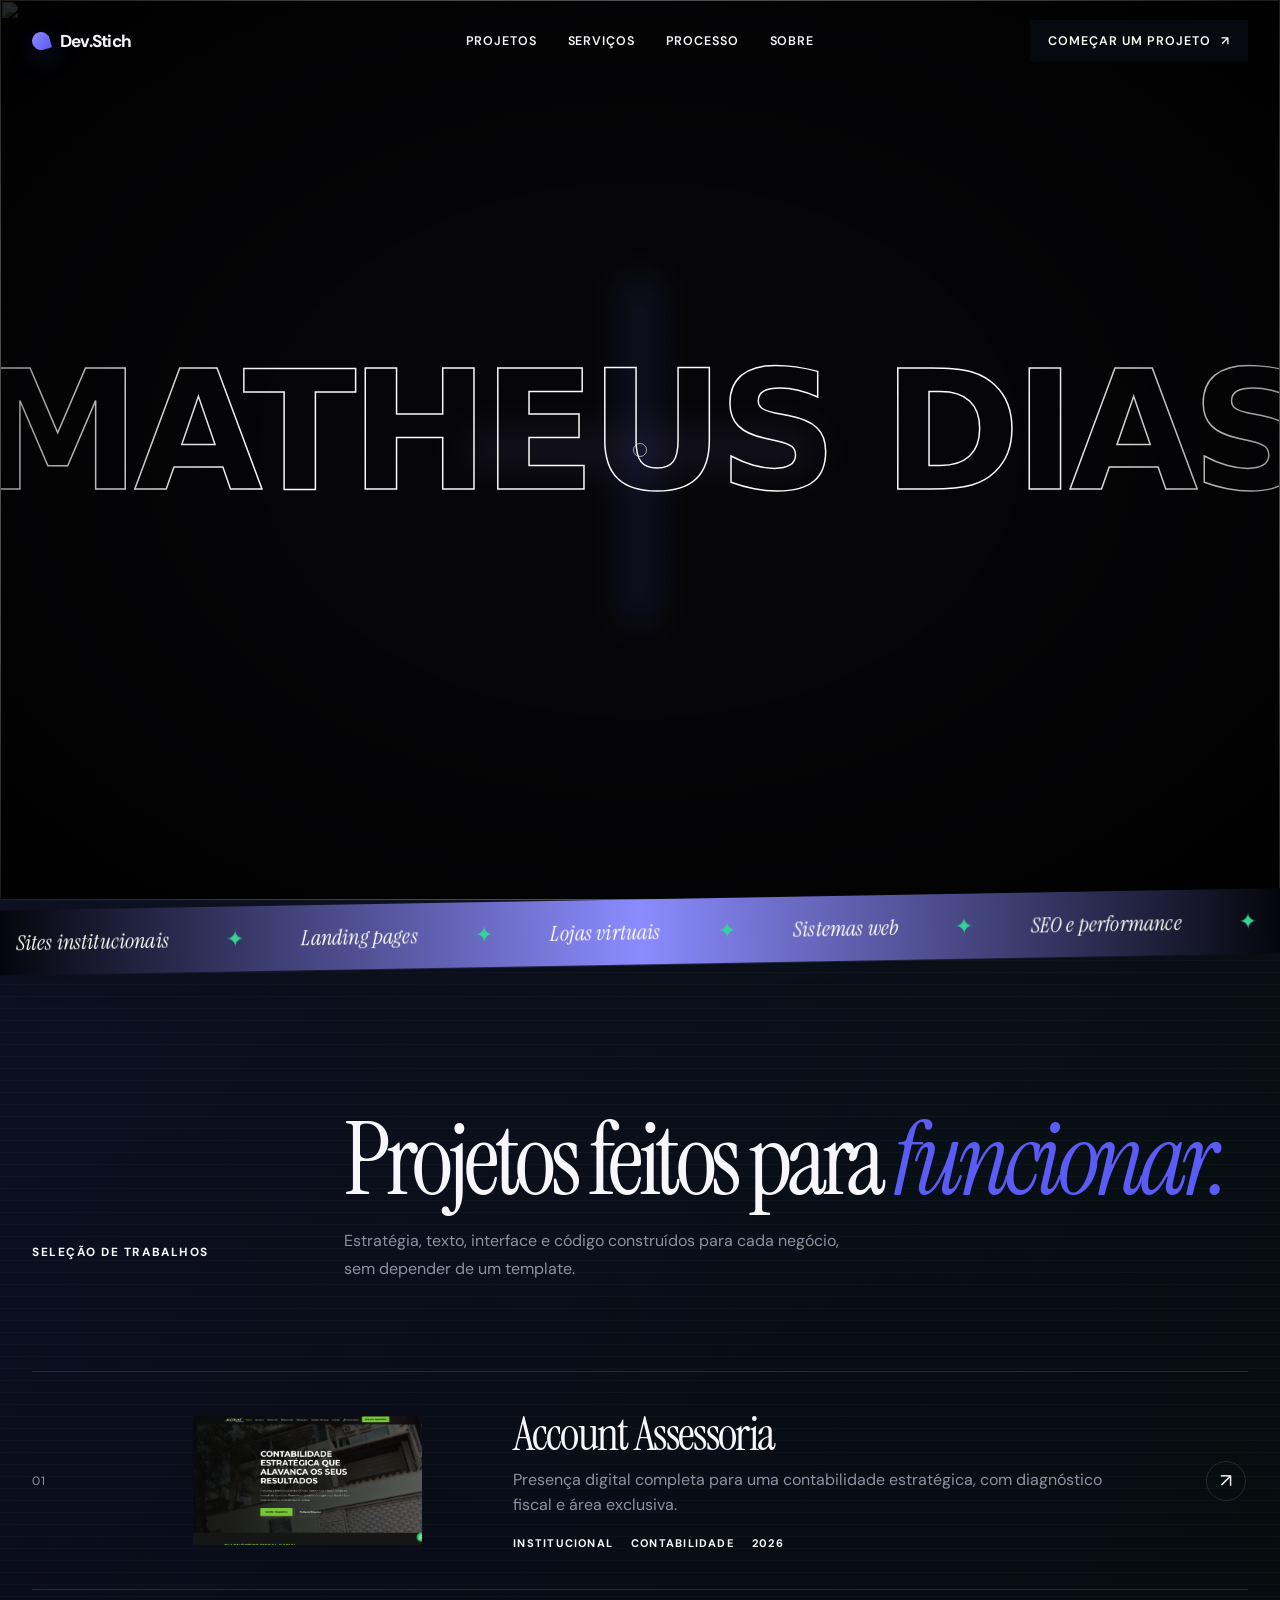
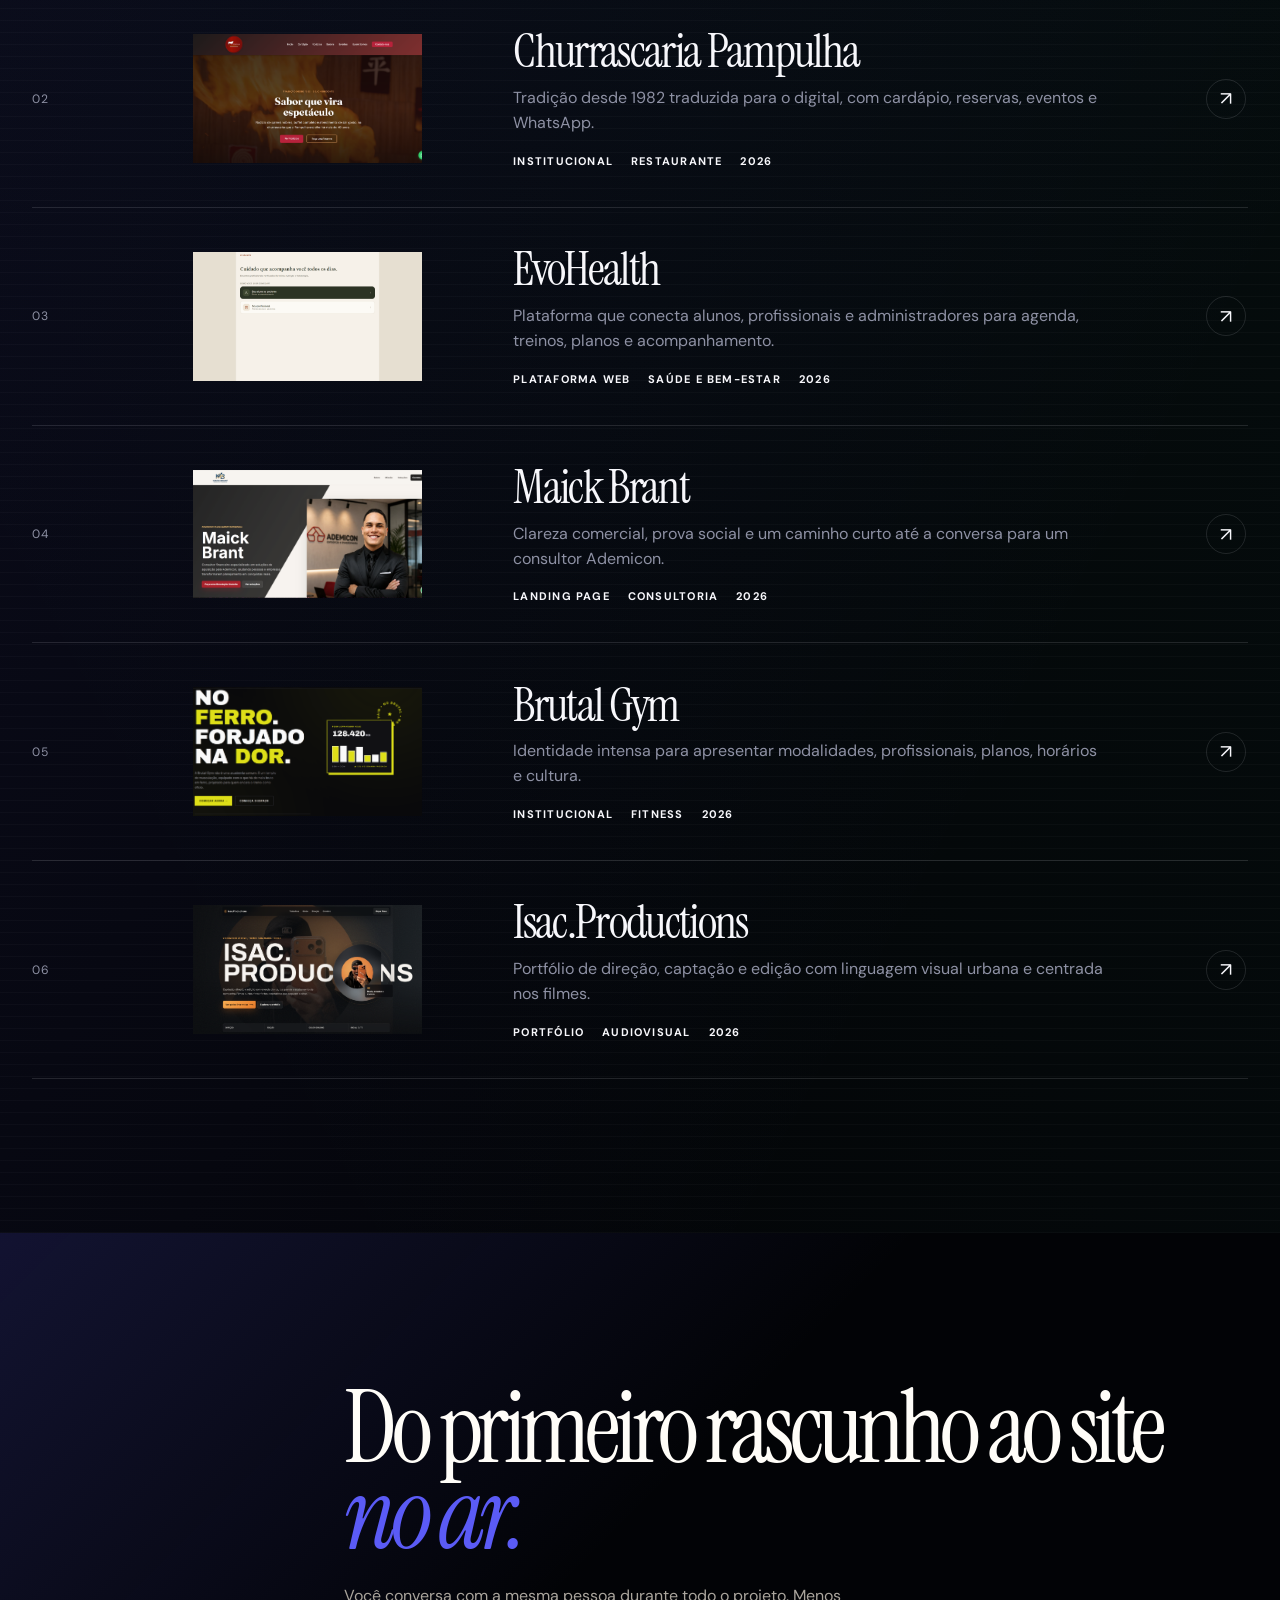
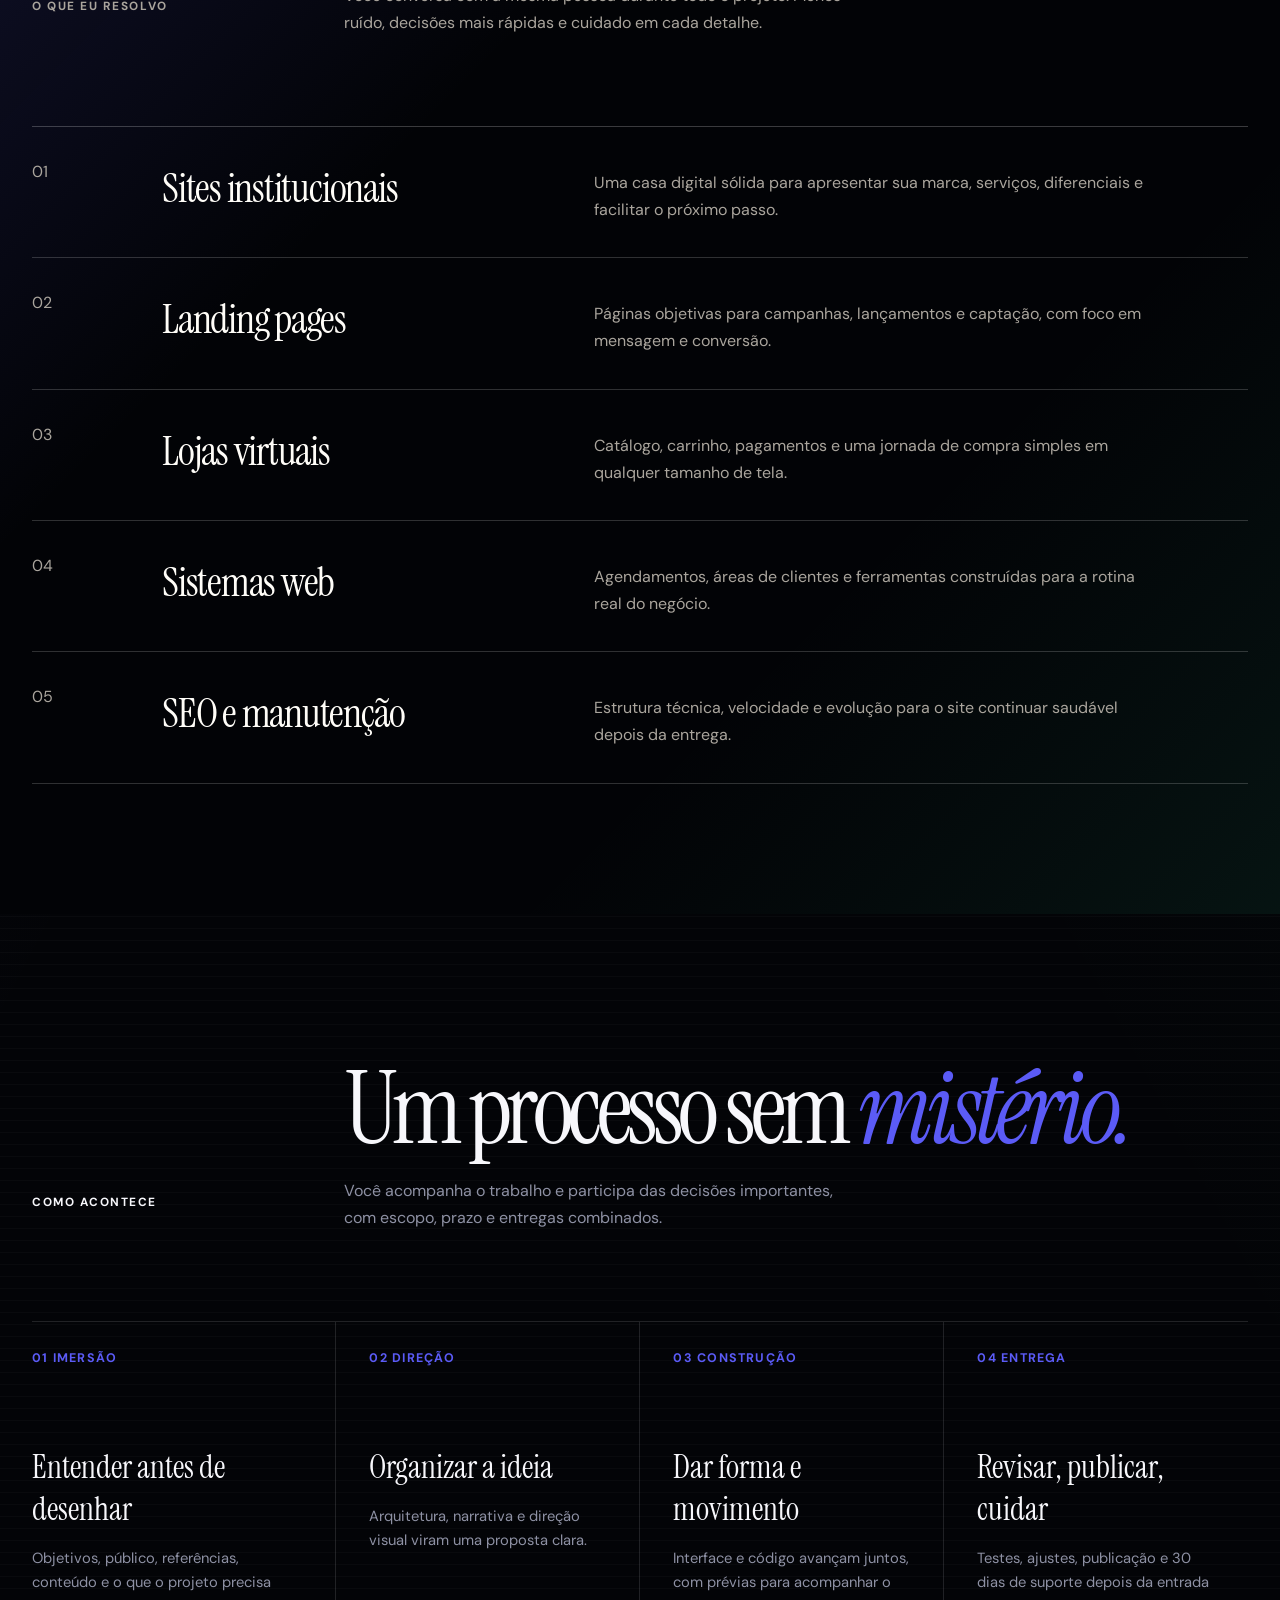
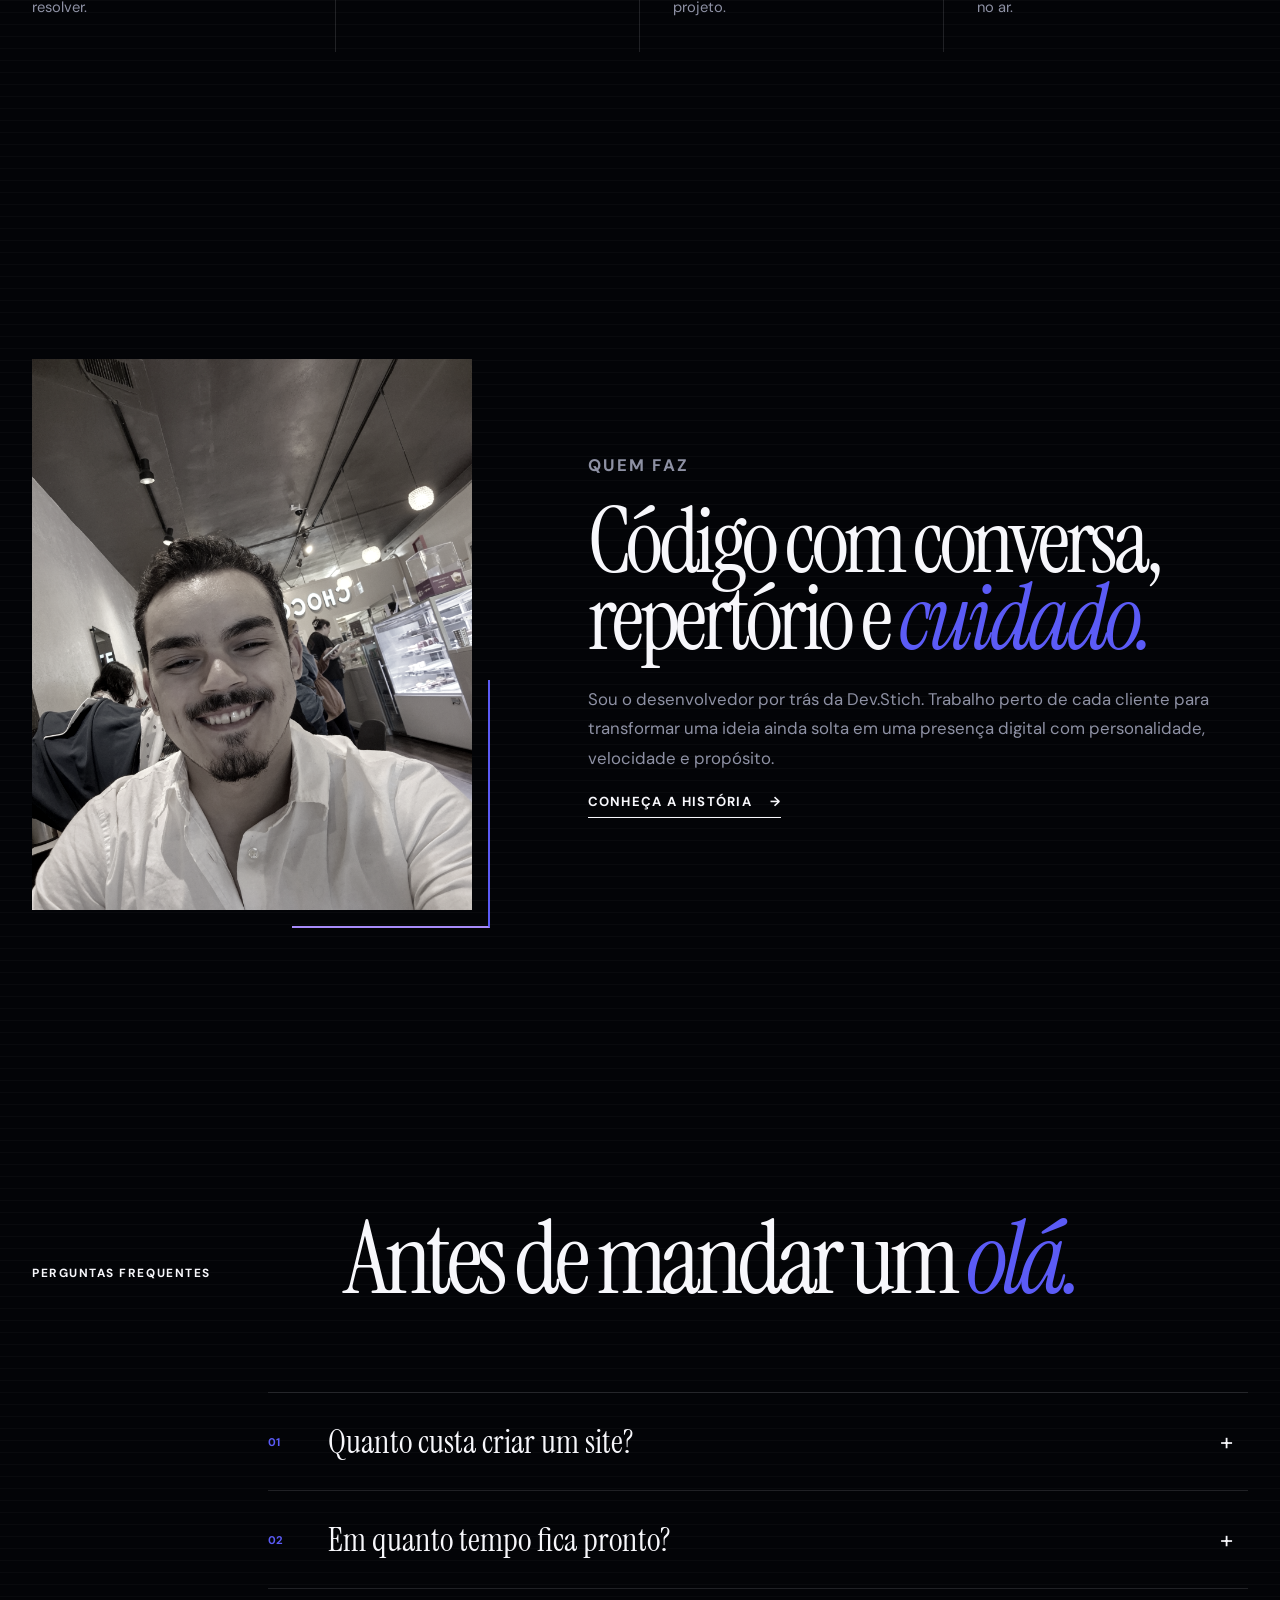
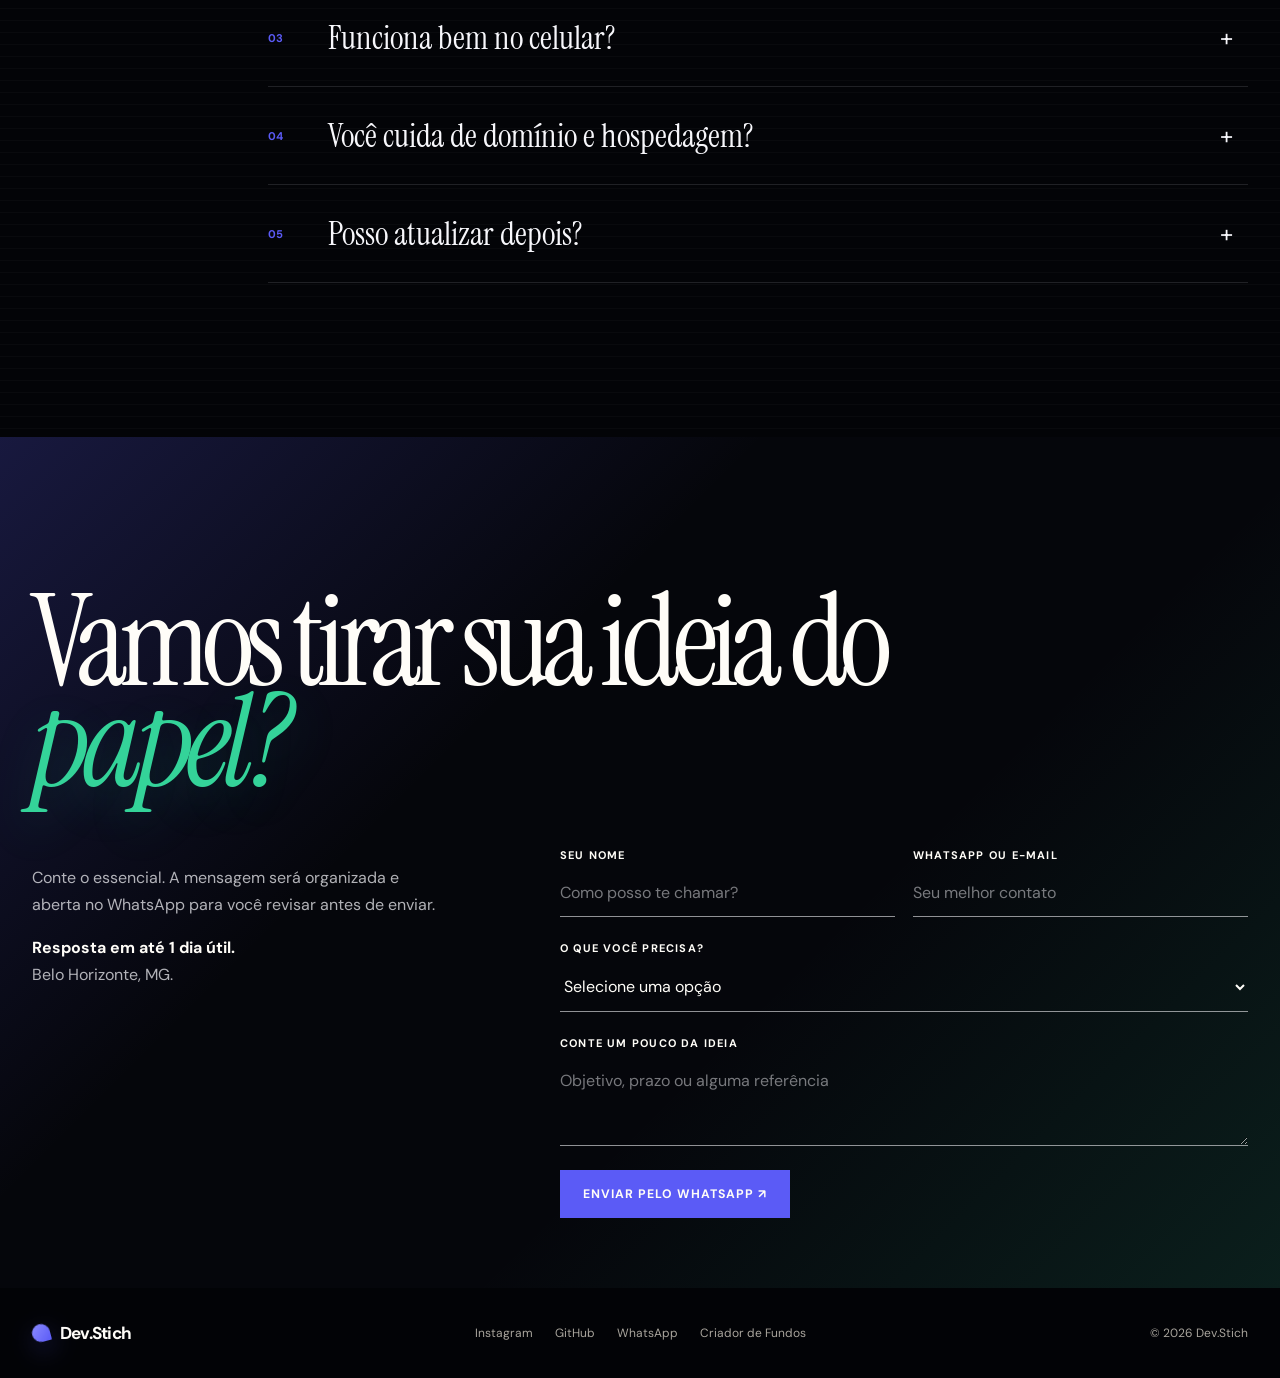
==== commit a17c5d21: "Add Criador de Fundos hero-reveal builder page Standalone MPA page (/criador-de-fundos) where visito" ====
--- a/index.html
+++ b/index.html
@@ -27,7 +27,7 @@
   <link
     href="https://fonts.googleapis.com/css2?family=DM+Sans:wght@400;500;600;700&family=Instrument+Serif:ital@0;1&display=swap"
     rel="stylesheet">
-  <link rel="stylesheet" href="styles.css">
+  <link rel="stylesheet" href="styles.css?v=20260724">
   <script
     type="application/ld+json">{"@context":"https://schema.org","@type":"ProfessionalService","name":"Dev.Stich","url":"https://www.devstich.com.br/","telephone":"+5531990825833","description":"Criação de sites, landing pages, lojas virtuais e sistemas web sob medida.","areaServed":["Belo Horizonte","Minas Gerais","Brasil"],"sameAs":["https://www.instagram.com/dev.stichstd/","https://github.com/stich121"]}</script>
 </head>
@@ -299,17 +299,17 @@
       <div class="socials"><a href="https://www.instagram.com/dev.stichstd/" target="_blank"
           rel="noopener noreferrer">Instagram</a><a href="https://github.com/stich121" target="_blank"
           rel="noopener noreferrer">GitHub</a><a href="https://wa.me/5531990825833" target="_blank"
-          rel="noopener noreferrer">WhatsApp</a></div><span class="footer-copy">© <span data-year>2026</span>
+          rel="noopener noreferrer">WhatsApp</a><a href="/criador-de-fundos">Criador de Fundos</a></div><span class="footer-copy">© <span data-year>2026</span>
         Dev.Stich</span>
     </div>
   </footer>
-  <script src="script.js" defer></script>
+  <script src="script.js?v=20260724" defer></script>
 </body>
 
-</html>
-
-
-
-
-
-
+</html>
+
+
+
+
+
+
--- a/styles.css
+++ b/styles.css
@@ -1,17 +1,17 @@
 :root {
-  --paper: #0a0a0f;
-  --paper-deep: #15151f;
-  --ink: #f4f4f8;
-  --muted: #a2a2b8;
-  --line: rgba(244, 244, 248, .16);
+  --paper: #030407;
+  --paper-deep: #080a10;
+  --ink: #f7f7fb;
+  --muted: #8e91a4;
+  --line: rgba(247, 247, 251, .12);
   --signal: #5b5bf6;
   --signal-soft: #8b8bff;
   --signal-dark: #8b8bff;
   --violet: #a78bfa;
   --fresh: #34d399;
-  --night: #0a0a0f;
-  --night-2: #101019;
-  --contact-bg: #11111b;
+  --night: #020306;
+  --night-2: #070911;
+  --contact-bg: #05060b;
   --white: #fffdf8;
   --display: "Instrument Serif", Georgia, serif;
   --sans: "DM Sans", Arial, sans-serif;
@@ -32,9 +32,9 @@
   overflow-x: hidden;
   color: var(--ink);
   background:
-    linear-gradient(118deg, rgba(91, 91, 246, .20), transparent 42%),
-    linear-gradient(242deg, rgba(52, 211, 153, .10), transparent 46%),
-    linear-gradient(rgba(255,255,255,.035) 1px, transparent 1px),
+    linear-gradient(118deg, rgba(91, 91, 246, .13), transparent 42%),
+    linear-gradient(242deg, rgba(52, 211, 153, .06), transparent 46%),
+    linear-gradient(rgba(255,255,255,.025) 1px, transparent 1px),
     var(--paper);
   background-size: 100% 100%, 100% 100%, 100% 12px;
   font-family: var(--sans);
@@ -480,7 +480,7 @@
 .site-footer { color: #a9a59d; background: var(--night); }
 .footer-inner { width: var(--page); margin: 0 auto; padding: 34px 0; display: grid; grid-template-columns: 1fr auto 1fr; align-items: center; gap: 25px; font-size: .75rem; }
 .footer-inner .brand { color: var(--white); }
-.socials { display: flex; gap: 22px; }
+.socials { display: flex; flex-wrap: wrap; gap: 12px 22px; }
 .socials a { text-decoration: none; }
 .socials a:hover { color: var(--white); }
 .footer-copy { justify-self: end; }
@@ -608,3 +608,412 @@
 
 
 
+
+/* Hero exportado, limpo para produção */
+.hero.hero-reveal {
+  --hero-x: 50%;
+  --hero-y: 50%;
+  --hero-r: clamp(150px, 18vw, 270px);
+  position: relative;
+  display: block;
+  width: 100%;
+  min-height: 100svh;
+  padding: 0;
+  overflow: hidden;
+  isolation: isolate;
+  color: #fff;
+  background: #050507;
+  cursor: none;
+}
+
+.hero.hero-reveal::before { content: none; }
+
+.hero-reveal__image {
+  position: absolute;
+  inset: 0;
+  width: 100%;
+  height: 100%;
+  object-fit: cover;
+  transform: scale(1.02);
+  user-select: none;
+  pointer-events: none;
+}
+
+.hero-reveal__bottom {
+  z-index: 1;
+  filter: saturate(.9) contrast(1.08) brightness(.62);
+}
+
+.hero-reveal__top {
+  z-index: 2;
+  filter: grayscale(1) contrast(1.08) brightness(.92);
+  clip-path: circle(0 at var(--hero-x) var(--hero-y));
+  transition: clip-path .18s linear, filter .4s ease;
+}
+
+.hero-reveal.is-ready .hero-reveal__top,
+.hero-reveal.is-pointing .hero-reveal__top {
+  clip-path: circle(var(--hero-r) at var(--hero-x) var(--hero-y));
+}
+
+.hero-reveal__grain,
+.hero-reveal__vignette {
+  position: absolute;
+  inset: 0;
+  pointer-events: none;
+}
+
+.hero-reveal__grain {
+  z-index: 3;
+  opacity: .14;
+  mix-blend-mode: screen;
+  background-image:
+    repeating-linear-gradient(0deg, rgba(255,255,255,.08) 0 1px, transparent 1px 3px),
+    repeating-linear-gradient(90deg, rgba(255,255,255,.05) 0 1px, transparent 1px 4px);
+}
+
+.hero-reveal__vignette {
+  z-index: 3;
+  background:
+    linear-gradient(180deg, rgba(5,5,7,.74) 0%, rgba(5,5,7,.08) 38%, rgba(5,5,7,.82) 100%),
+    linear-gradient(90deg, rgba(5,5,7,.72) 0%, rgba(5,5,7,0) 32%, rgba(5,5,7,.68) 100%);
+  box-shadow: inset 0 0 180px rgba(0,0,0,.82);
+}
+
+.hero-reveal__cursor {
+  position: absolute;
+  z-index: 5;
+  left: 0;
+  top: 0;
+  width: var(--hero-r);
+  height: var(--hero-r);
+  border: 1px solid rgba(255,255,255,.72);
+  border-radius: 999px;
+  box-shadow: 0 0 0 1px rgba(91,91,246,.22), 0 0 38px rgba(91,91,246,.28);
+  transform: translate3d(50vw, 50vh, 0) translate(-50%, -50%);
+  opacity: .72;
+  pointer-events: none;
+  mix-blend-mode: screen;
+  transition: opacity .25s ease, width .25s ease, height .25s ease;
+}
+
+.hero-reveal__cursor::after {
+  content: "";
+  position: absolute;
+  inset: 50%;
+  width: 7px;
+  height: 7px;
+  border-radius: 50%;
+  background: var(--fresh);
+  box-shadow: 0 0 22px var(--fresh);
+  transform: translate(-50%, -50%);
+}
+
+.hero-reveal__content {
+  position: absolute;
+  z-index: 4;
+  inset: 0;
+  display: flex;
+  flex-direction: column;
+  align-items: center;
+  justify-content: center;
+  padding: clamp(96px, 12vw, 150px) var(--gutter) clamp(120px, 10vw, 160px);
+  text-align: center;
+  pointer-events: none;
+}
+
+.hero-reveal__content .hero-kicker {
+  justify-content: center;
+  margin-bottom: 26px;
+  color: rgba(255,255,255,.82);
+  text-shadow: 0 8px 32px rgba(0,0,0,.36);
+  pointer-events: auto;
+}
+
+.hero-reveal__title {
+  max-width: none;
+  font-family: var(--sans);
+  font-size: clamp(4.8rem, 14vw, 14rem);
+  font-weight: 800;
+  line-height: .82;
+  letter-spacing: -.09em;
+  color: transparent;
+  -webkit-text-stroke: clamp(1px, .13vw, 2px) rgba(255,255,255,.92);
+  text-shadow: 0 24px 80px rgba(0,0,0,.42);
+  text-transform: uppercase;
+}
+
+.hero-reveal__title .ltr {
+  display: inline-block;
+  opacity: 0;
+  transform: translateY(34px) rotateX(48deg);
+  transition: opacity .7s var(--ease), transform .7s var(--ease);
+  will-change: transform, opacity;
+}
+
+.hero-reveal__title .ltr.in {
+  opacity: 1;
+  transform: translateY(0) rotateX(0);
+}
+
+.hero-reveal__title .space { width: .22em; }
+
+.hero-reveal__subtitle {
+  margin: 22px 0 0;
+  max-width: 760px;
+  color: rgba(255,255,255,.78);
+  font-size: clamp(1rem, 1.6vw, 1.35rem);
+  letter-spacing: .08em;
+  text-transform: uppercase;
+  text-shadow: 0 12px 42px rgba(0,0,0,.45);
+}
+
+.hero-reveal__cta {
+  display: inline-flex;
+  align-items: center;
+  gap: 12px;
+  margin-top: 32px;
+  padding: 13px 18px;
+  border: 1px solid rgba(255,255,255,.35);
+  border-radius: 999px;
+  color: #fff;
+  background: rgba(10,10,15,.34);
+  backdrop-filter: blur(14px);
+  text-decoration: none;
+  font-size: .78rem;
+  font-weight: 800;
+  letter-spacing: .12em;
+  text-transform: uppercase;
+  pointer-events: auto;
+  transition: border-color .3s ease, background .3s ease, transform .3s var(--ease);
+}
+
+.hero-reveal__cta:hover {
+  border-color: rgba(52,211,153,.7);
+  background: rgba(52,211,153,.14);
+}
+
+.hero-reveal__foot {
+  position: absolute;
+  z-index: 4;
+  left: 50%;
+  right: auto;
+  bottom: 28px;
+  width: var(--page);
+  transform: translateX(-50%);
+  margin: 0;
+  color: rgba(255,255,255,.68);
+  border-top-color: rgba(255,255,255,.18);
+}
+
+@media (max-width: 980px) {
+  .hero.hero-reveal { min-height: 100svh; padding: 0; }
+  .hero-reveal__title { font-size: clamp(4rem, 17vw, 9rem); }
+}
+
+@media (max-width: 680px) {
+  .hero.hero-reveal { min-height: 92svh; }
+  .hero-reveal__content { align-items: flex-start; text-align: left; padding-inline: var(--gutter); }
+  .hero-reveal__content .hero-kicker { justify-content: flex-start; }
+  .hero-reveal__title { font-size: clamp(3.5rem, 18vw, 6.4rem); letter-spacing: -.075em; }
+  .hero-reveal__subtitle { max-width: 330px; font-size: .82rem; line-height: 1.7; }
+  .hero-reveal__foot { bottom: 20px; }
+  .hero-reveal__foot .scroll-cue::before { width: 24px; }
+}
+
+@media (hover: none), (pointer: coarse) {
+  .hero.hero-reveal { cursor: auto; }
+  .hero-reveal__cursor { display: none; }
+  .hero-reveal__top { clip-path: inset(0); opacity: .82; }
+}
+
+@media (prefers-reduced-motion: reduce) {
+  .hero-reveal__top { clip-path: inset(0); opacity: .78; }
+  .hero-reveal__cursor { display: none; }
+  .hero-reveal__title .ltr { opacity: 1; transform: none; }
+}
+
+/* Hero final exportado */
+.hero.hero-final {
+  --accent: var(--fresh);
+  position: relative;
+  display: block;
+  width: 100%;
+  min-height: 100vh;
+  min-height: 100svh;
+  margin: 0;
+  padding: 0;
+  overflow: hidden;
+  isolation: isolate;
+  color: #fff;
+  background: #050507;
+  cursor: none;
+  touch-action: none;
+}
+
+.hero.hero-final::before { content: none; }
+
+.hero-final__bottom,
+.hero-final__stage,
+.hero-final__fx,
+.hero-final__overlay {
+  position: absolute;
+  inset: 0;
+  width: 100%;
+  height: 100%;
+}
+
+.hero-final__bottom {
+  z-index: 1;
+  object-fit: cover;
+  filter: saturate(.9) contrast(1.06) brightness(.64);
+  user-select: none;
+  pointer-events: none;
+}
+
+.hero-final__stage {
+  z-index: 2;
+  display: block;
+  filter: grayscale(1) contrast(1.05);
+}
+
+.hero-final__fx {
+  z-index: 4;
+  display: block;
+  pointer-events: none;
+}
+
+.hero-final__content {
+  position: absolute;
+  z-index: 3;
+  inset: 0;
+  display: flex;
+  flex-direction: column;
+  align-items: center;
+  justify-content: center;
+  padding: clamp(24px, 6vw, 96px);
+  text-align: center;
+  pointer-events: none;
+  mix-blend-mode: difference;
+  perspective: 1000px;
+}
+
+.hero-final__inner { will-change: transform; }
+
+.hero-final__title {
+  margin: 0;
+  max-width: none;
+  font-family: system-ui, -apple-system, "Segoe UI", sans-serif;
+  font-size: clamp(48px, 13vw, 220px);
+  line-height: .9;
+  letter-spacing: -.04em;
+  font-weight: 800;
+  text-transform: uppercase;
+  white-space: nowrap;
+}
+
+.hero-final__title.outline {
+  color: transparent;
+  -webkit-text-stroke: 1.5px #fff;
+  text-shadow: none;
+}
+
+.hero-final__title .ltr {
+  display: inline-block;
+  opacity: 0;
+  transform: translateY(1.1em);
+  will-change: transform;
+  transition: transform .1s linear;
+}
+
+.hero-final__title .ltr.in {
+  opacity: 1;
+  transform: translateY(0);
+  transition: transform .8s cubic-bezier(.19,1,.22,1), opacity .8s ease;
+}
+
+.hero-final__title .space { width: .32em; }
+
+.hero-final__subtitle {
+  min-height: 1.2em;
+  margin: 14px 0 0;
+  color: rgba(255,255,255,.86);
+  font-size: clamp(13px, 1.4vw, 18px);
+  letter-spacing: .02em;
+}
+
+.hero-final__subtitle .word {
+  display: inline-block;
+  transition: opacity .35s ease, transform .35s ease;
+}
+
+.hero-final__cursor {
+  position: fixed;
+  z-index: 6;
+  left: 50%;
+  top: 50%;
+  width: 14px;
+  height: 14px;
+  border: 1.5px solid rgba(255,255,255,.6);
+  border-radius: 50%;
+  transform: translate(-50%, -50%);
+  pointer-events: none;
+  transition: width .25s, height .25s, background .25s, opacity .25s;
+}
+
+.hero-final__cursor.mag {
+  width: 46px;
+  height: 46px;
+  background: rgba(255,255,255,.08);
+}
+
+.hero-final__overlay {
+  z-index: 4;
+  opacity: 0;
+  pointer-events: none;
+  transition: opacity .4s ease;
+}
+
+.hero-final__grain {
+  background-image:
+    repeating-linear-gradient(0deg, rgba(255,255,255,.08) 0 1px, transparent 1px 3px),
+    repeating-linear-gradient(90deg, rgba(255,255,255,.06) 0 1px, transparent 1px 4px);
+  background-size: 180px 180px;
+  mix-blend-mode: overlay;
+  animation: final-grain .5s steps(4) infinite;
+}
+
+.hero-final__grain.on { opacity: .28; }
+.hero-final__vignette.on {
+  opacity: 1;
+  background: radial-gradient(ellipse at center, transparent 42%, rgba(0,0,0,.78) 100%);
+}
+
+@keyframes final-grain {
+  0% { background-position: 0 0; }
+  25% { background-position: -40px 20px; }
+  50% { background-position: 30px -30px; }
+  75% { background-position: -20px -40px; }
+  100% { background-position: 20px 30px; }
+}
+
+@media (max-width: 680px) {
+  .hero.hero-final { cursor: auto; touch-action: pan-y; }
+  .hero-final__cursor { display: none; }
+  .hero-final__content { padding: 20px 16px 88px; }
+  .hero-final__title {
+    white-space: normal;
+    font-size: clamp(40px, 16vw, 90px);
+  }
+  .hero-final__subtitle { font-size: 14px; }
+}
+
+@media (hover: none), (pointer: coarse) {
+  .hero.hero-final { cursor: auto; touch-action: pan-y; }
+  .hero-final__cursor { display: none !important; }
+}
+
+@media (prefers-reduced-motion: reduce) {
+  .hero-final__grain { animation: none; }
+  .hero-final__title .ltr { opacity: 1; transform: none; }
+}
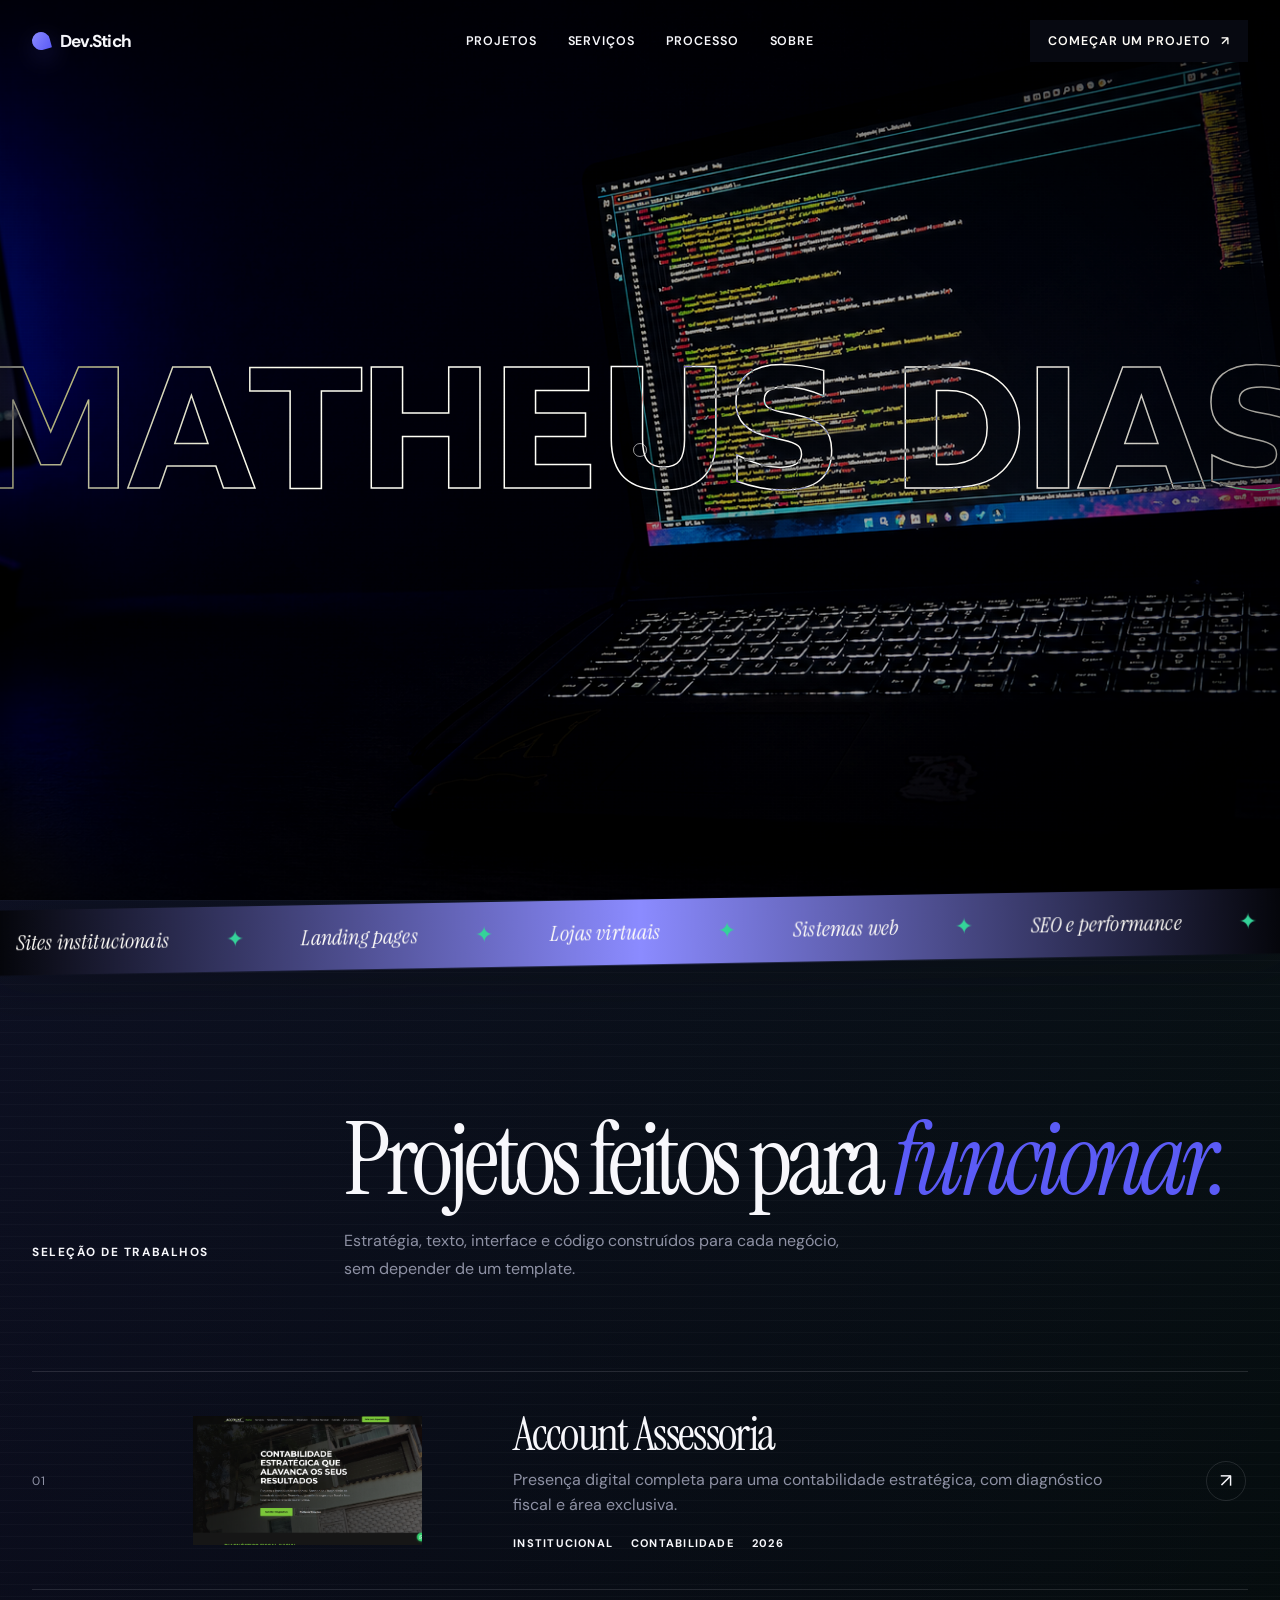
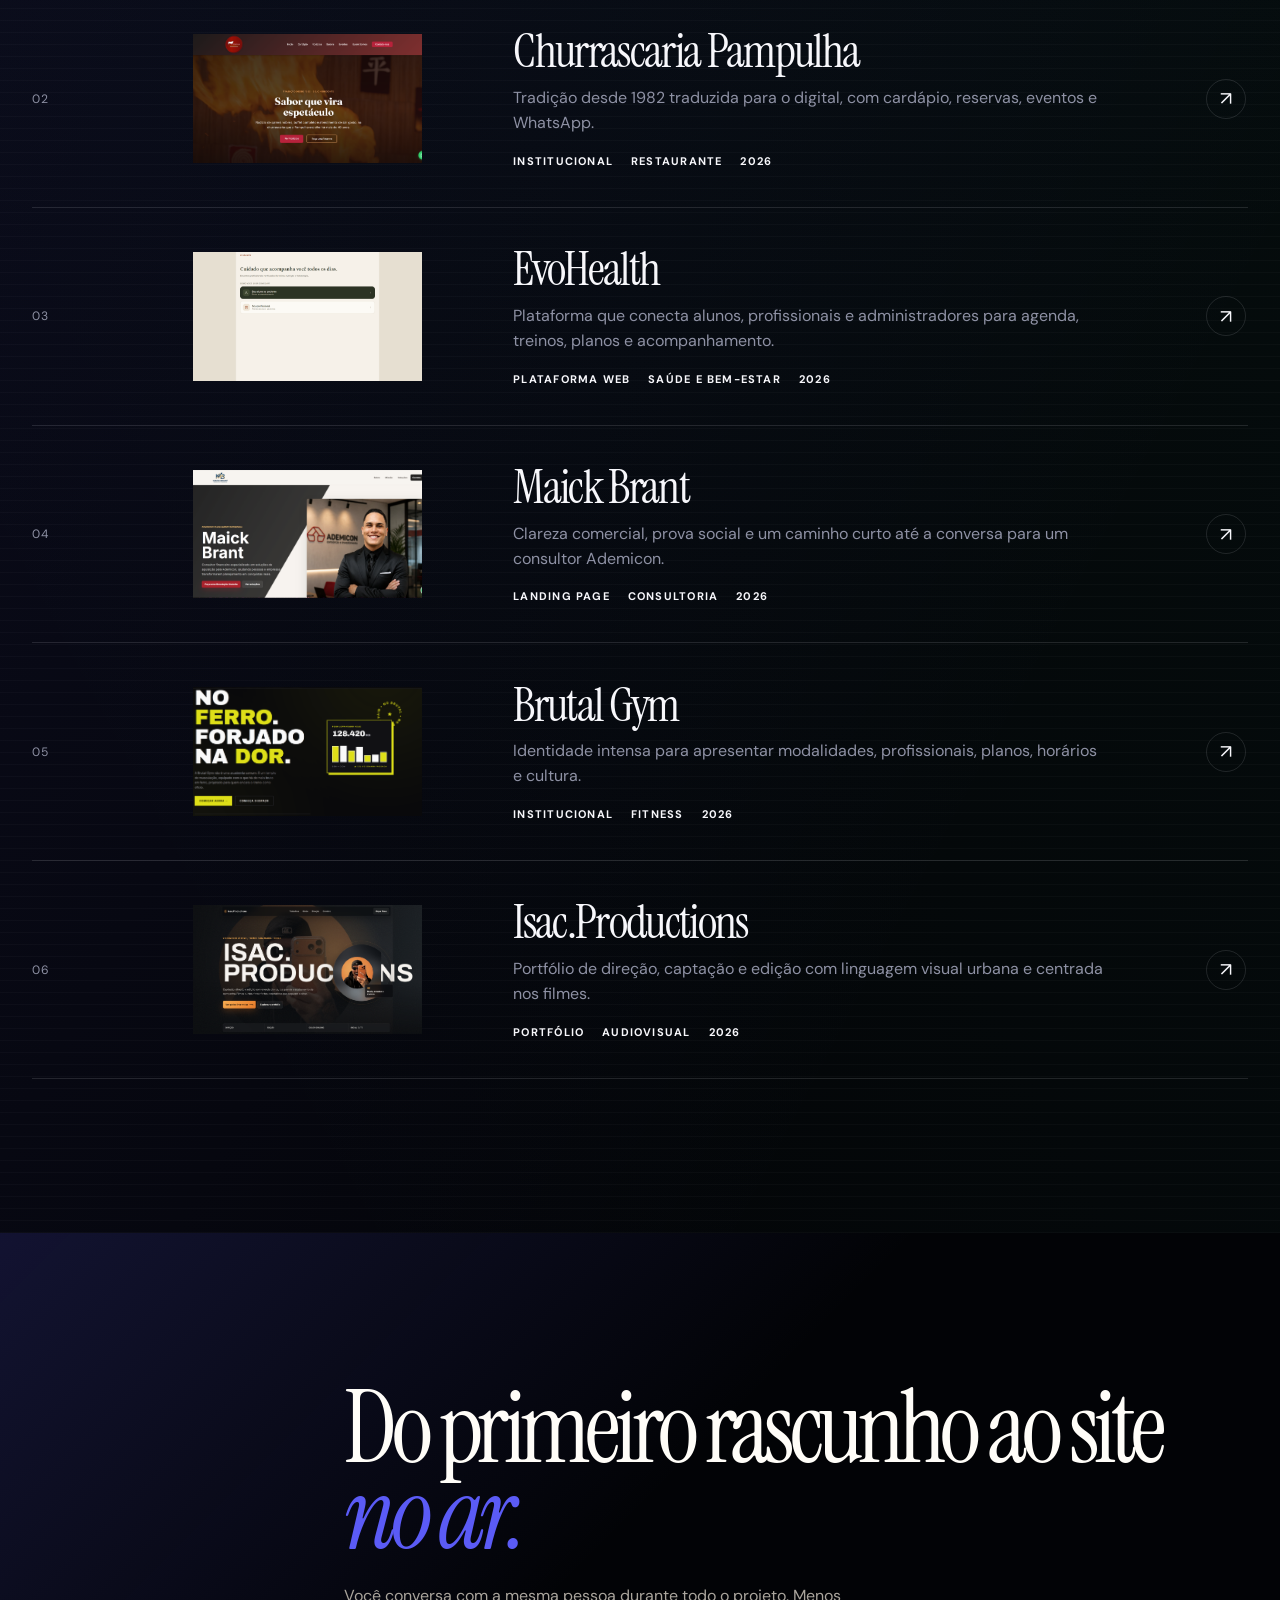
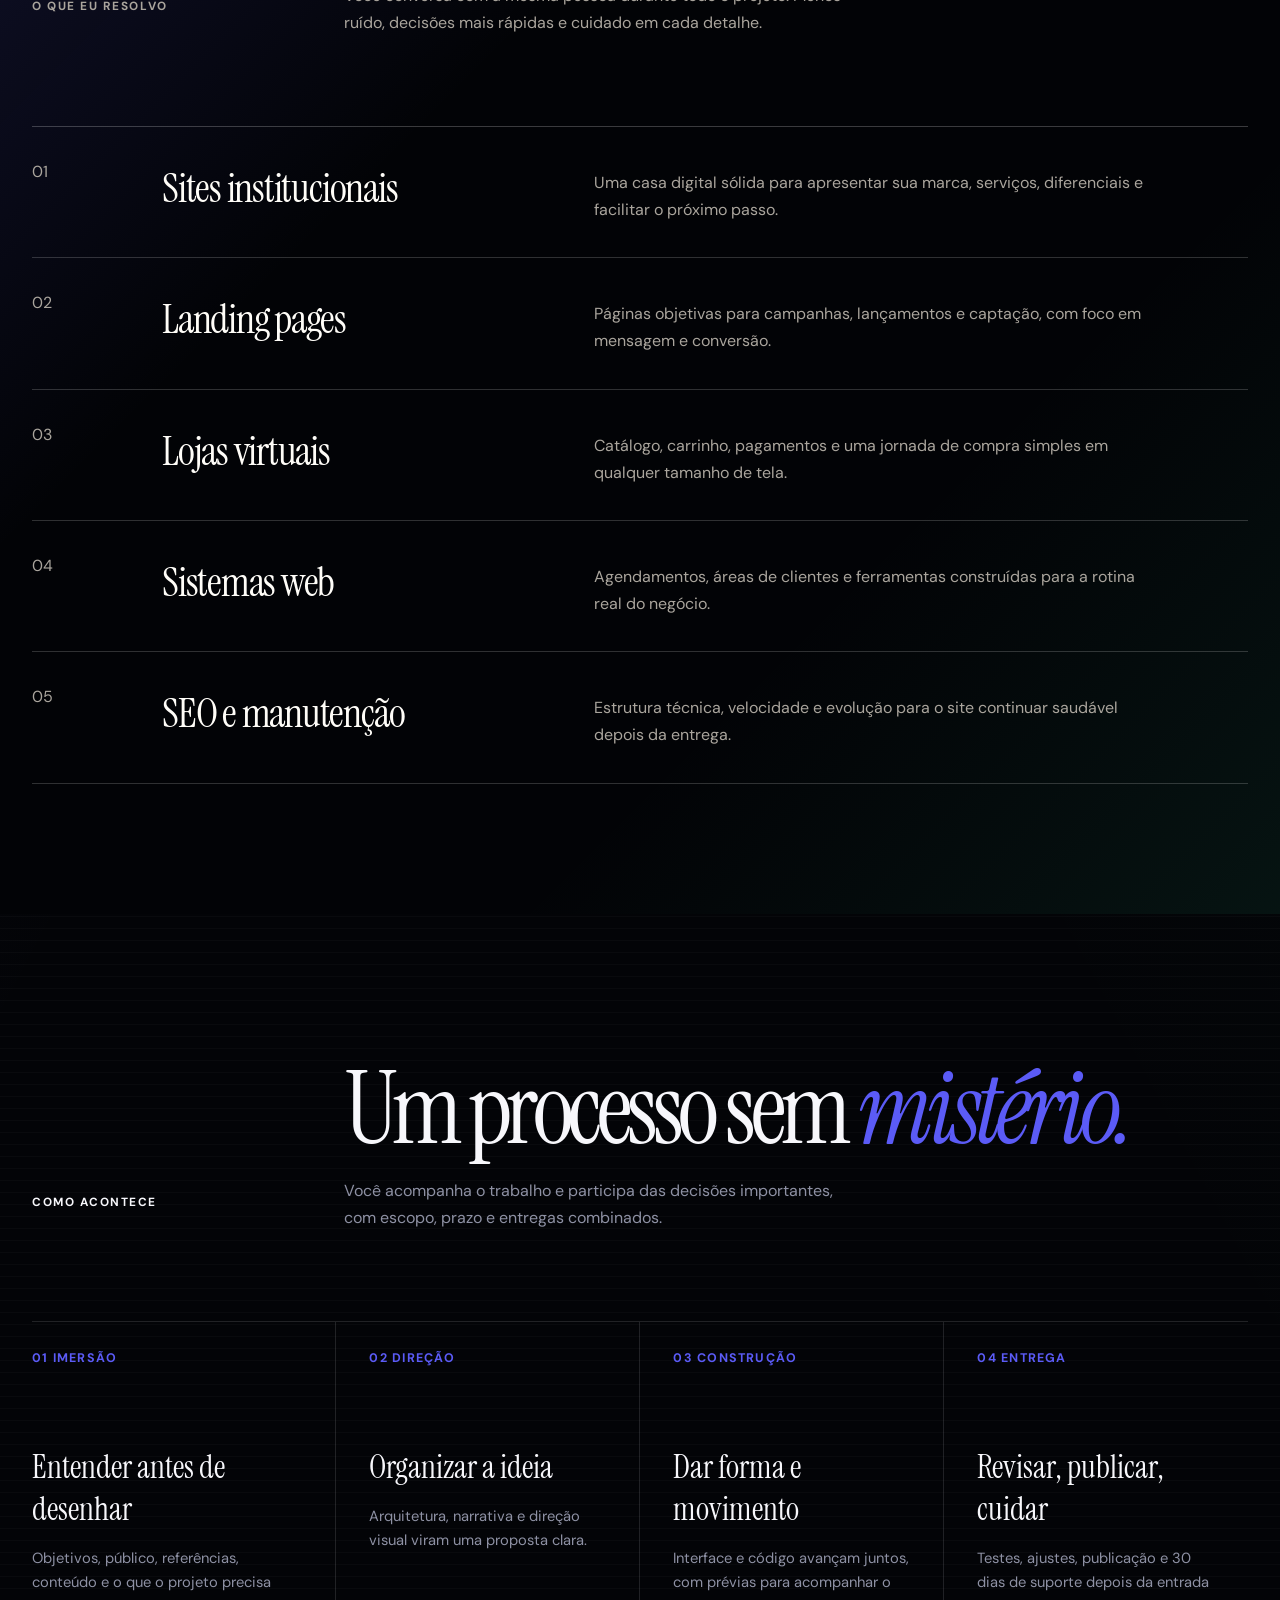
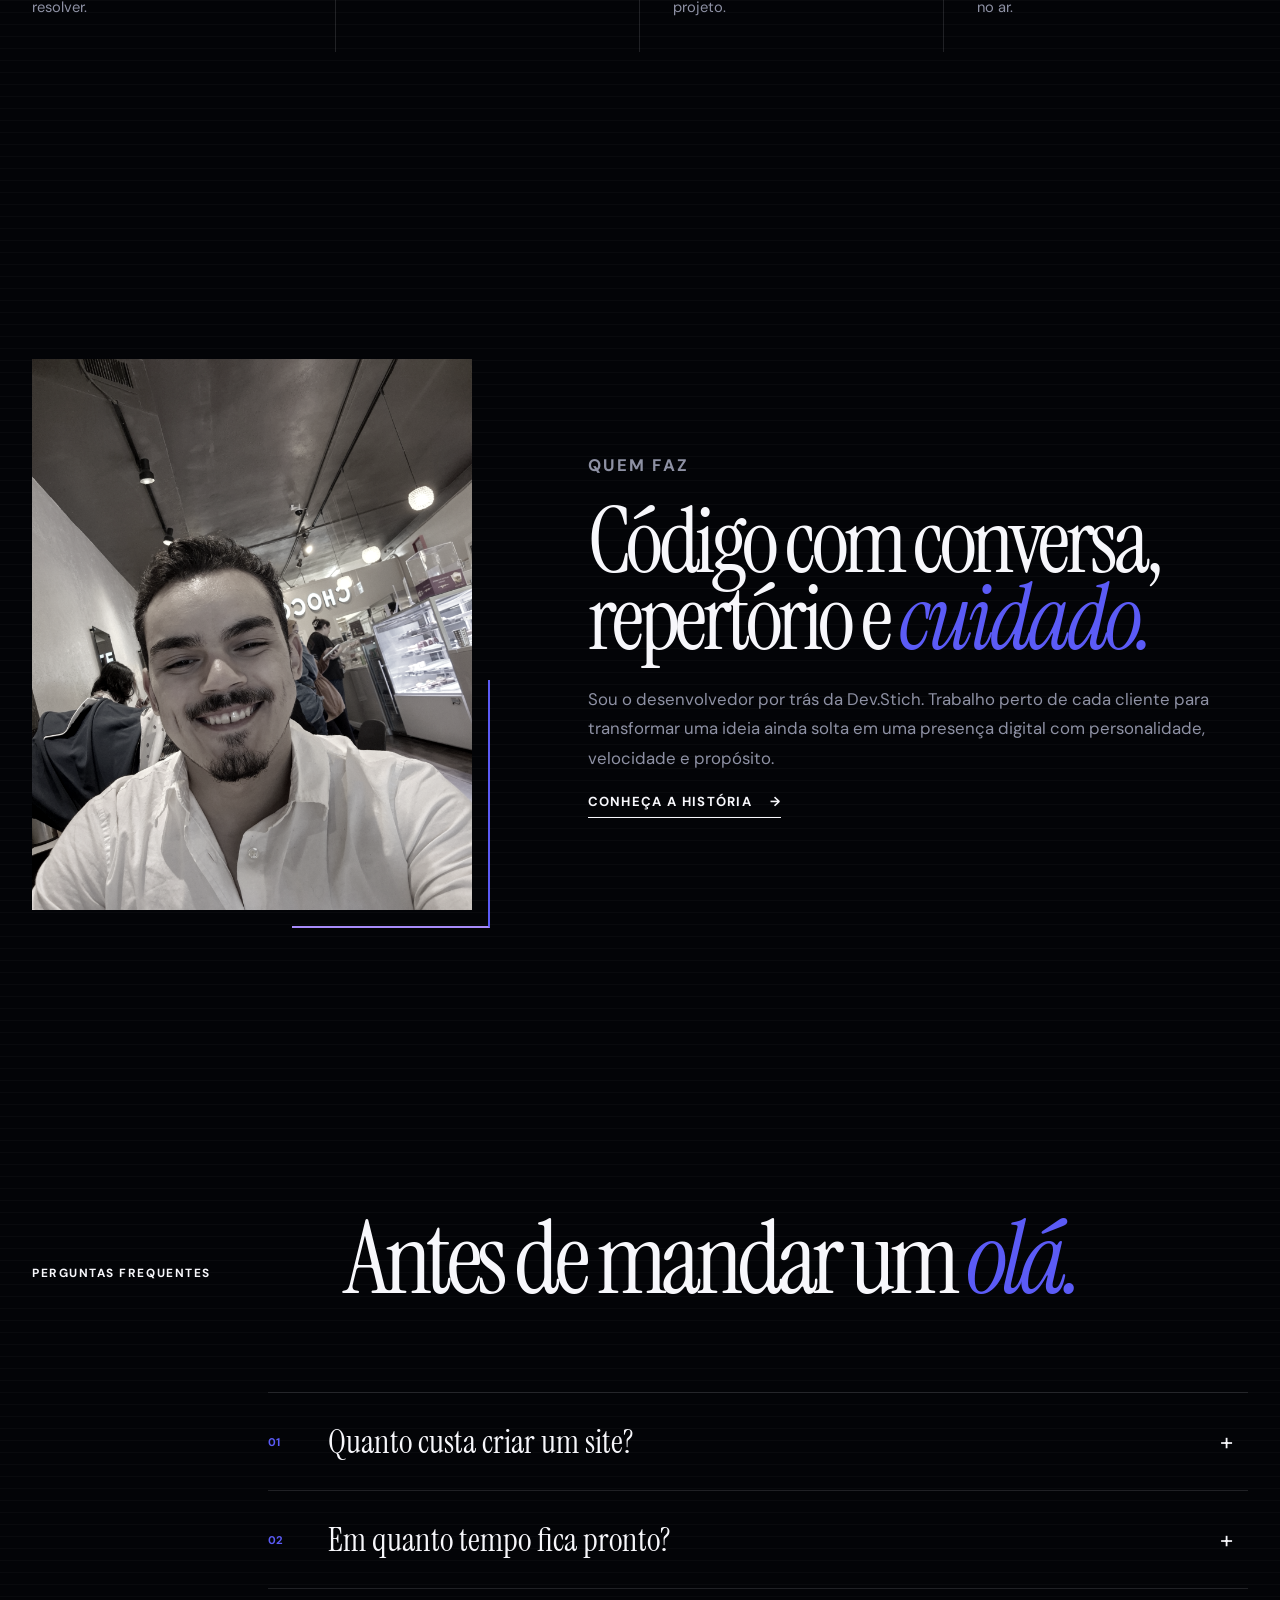
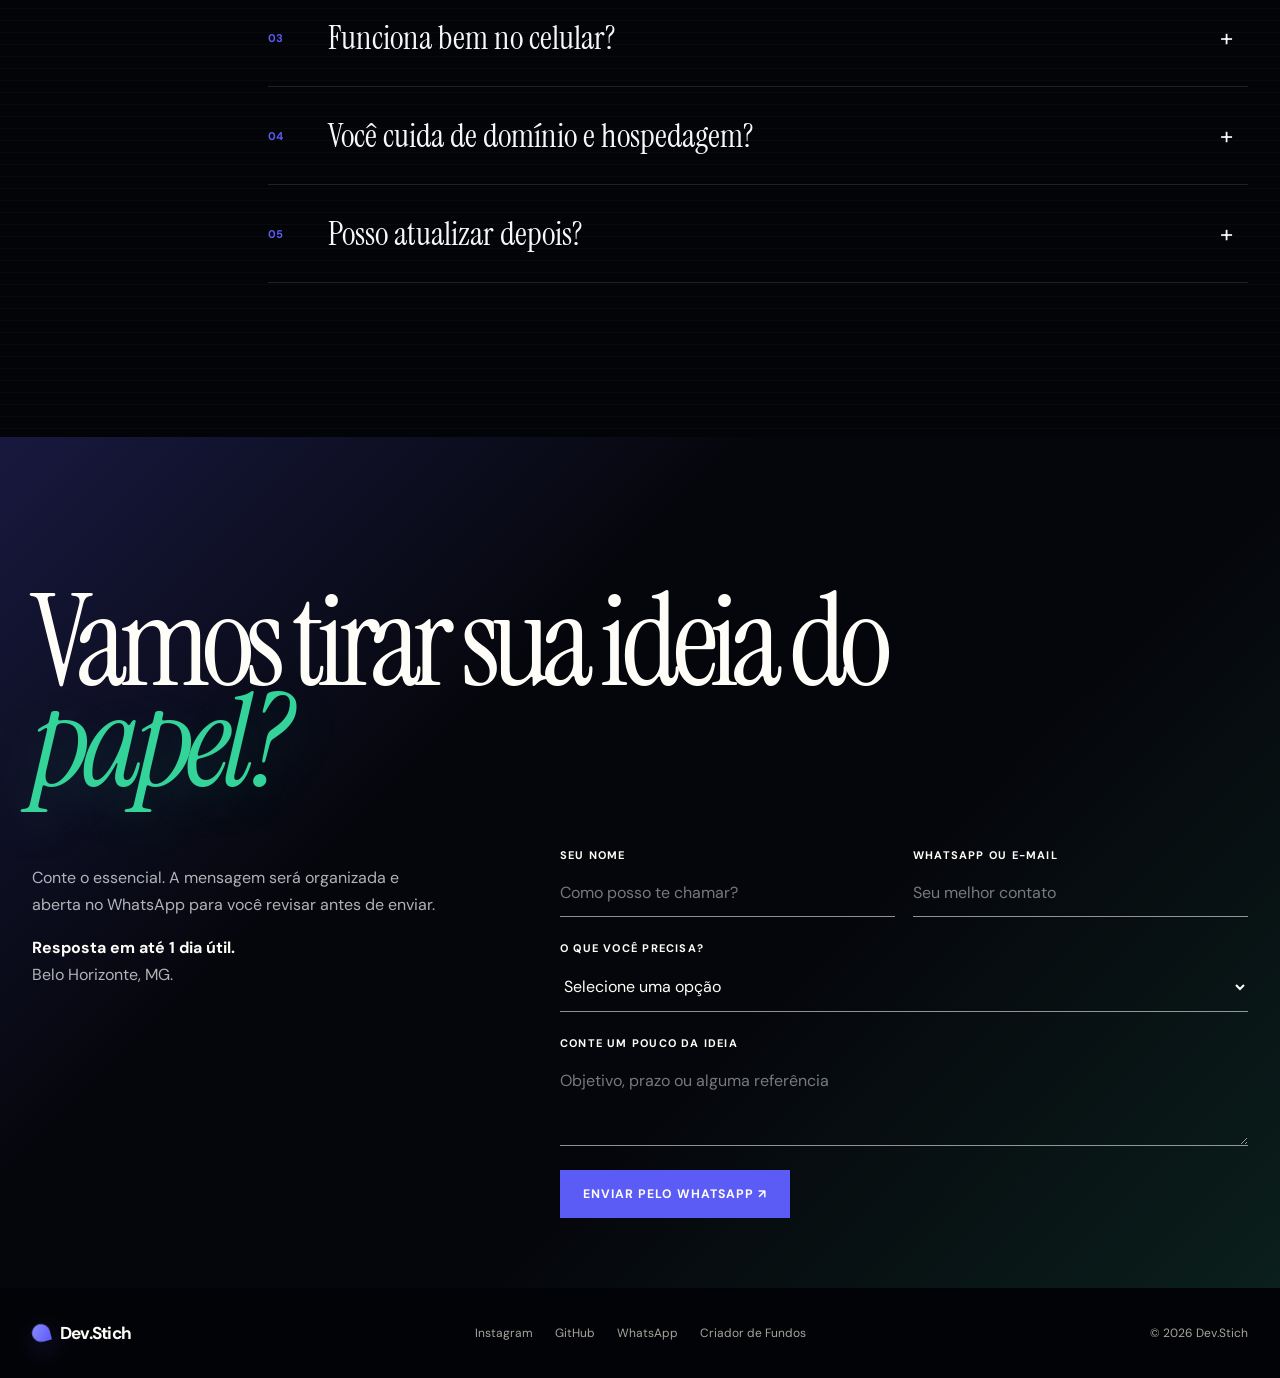
==== commit 75ea054b: "Swap homepage hero images from Criador de Fundos export Top (default) image is now the former reveal" ====
--- a/index.html
+++ b/index.html
@@ -52,8 +52,8 @@
   <main id="conteudo">
     <section class="hero hero-final" aria-labelledby="hero-title" data-final-hero
       data-title="Matheus Dias" data-subtitle="Passe o mouse sobre a imagem | Criador. Estrategista. | Matheus Dias"
-      data-top-src="hero-reveal-top.png">
-      <img class="hero-final__bottom" src="hero-reveal-bottom.jpg" alt="" aria-hidden="true" decoding="async"
+      data-top-src="hero-reveal-top.jpg">
+      <img class="hero-final__bottom" src="hero-reveal-bottom.png" alt="" aria-hidden="true" decoding="async"
         fetchpriority="high">
       <canvas class="hero-final__stage" aria-hidden="true"></canvas>
       <canvas class="hero-final__fx" aria-hidden="true"></canvas>
@@ -303,7 +303,7 @@
         Dev.Stich</span>
     </div>
   </footer>
-  <script src="script.js?v=20260724" defer></script>
+  <script src="script.js?v=20260724b" defer></script>
 </body>
 
 </html>
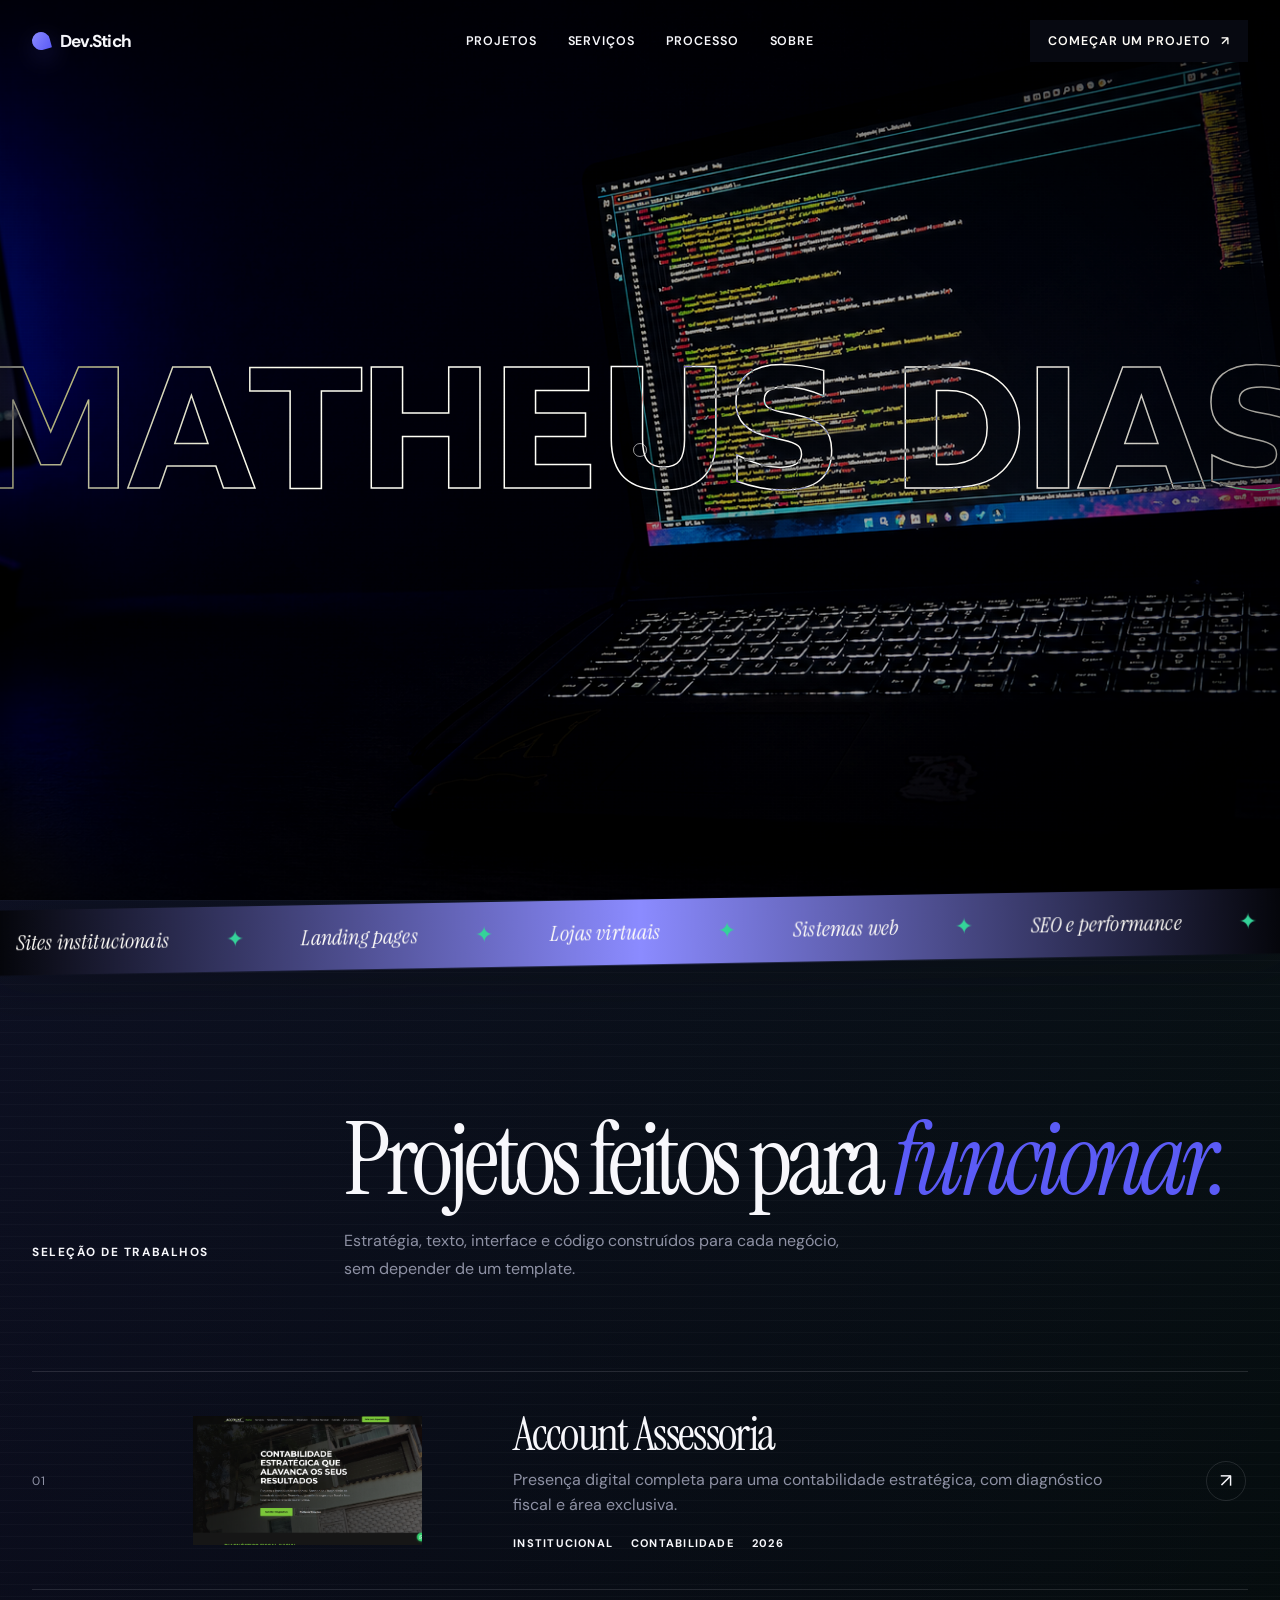
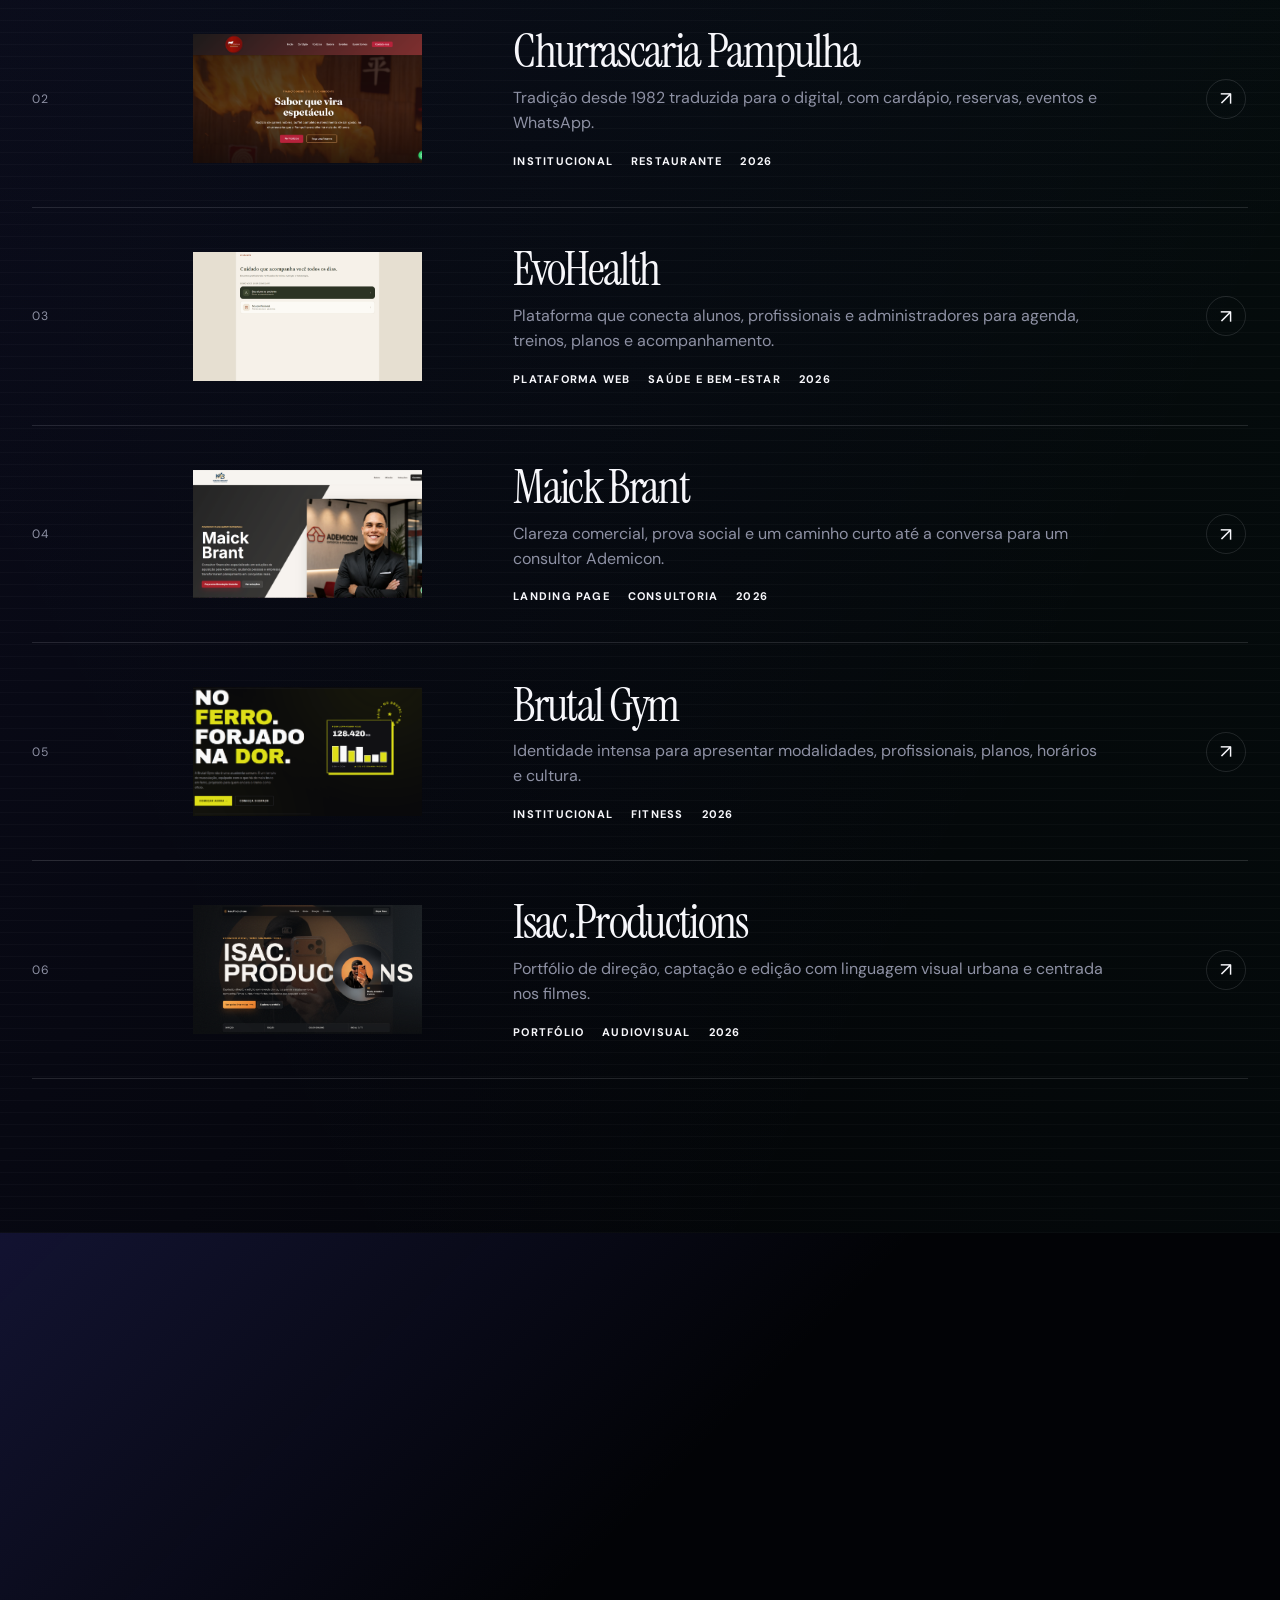
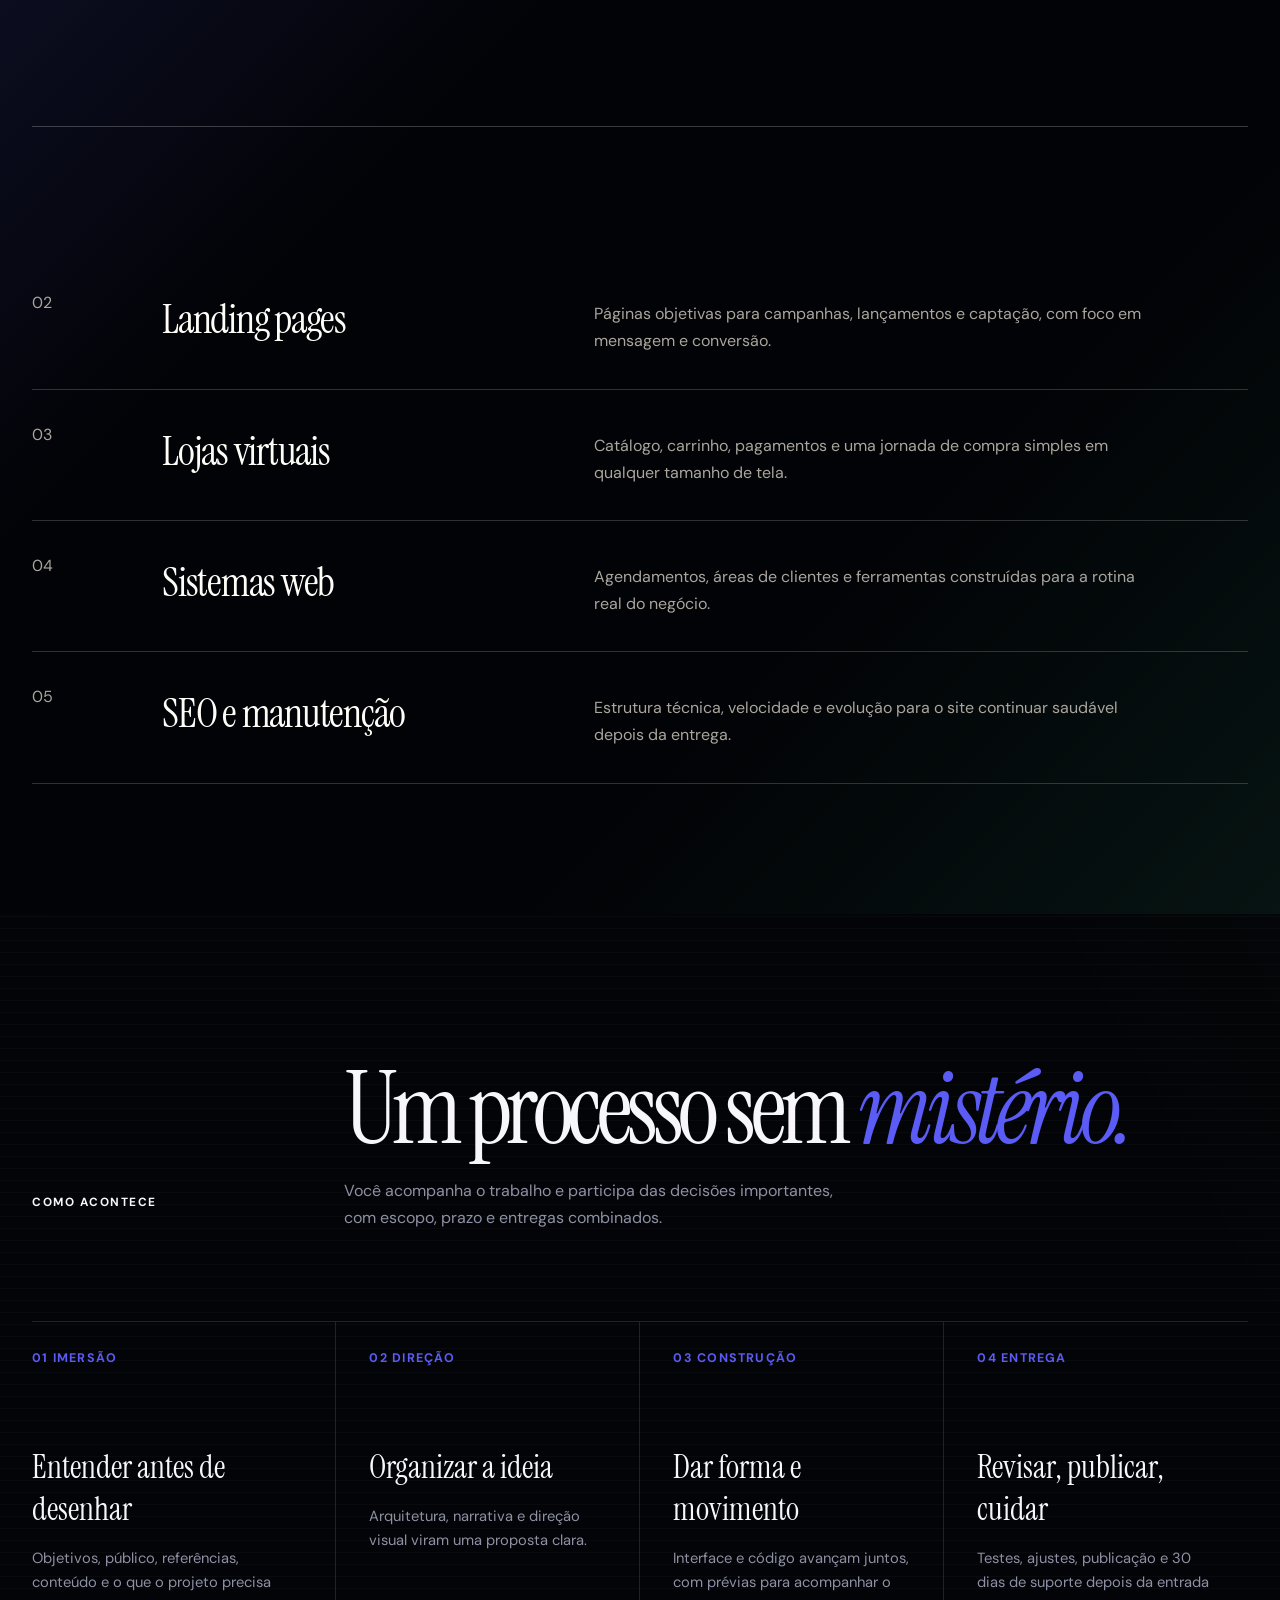
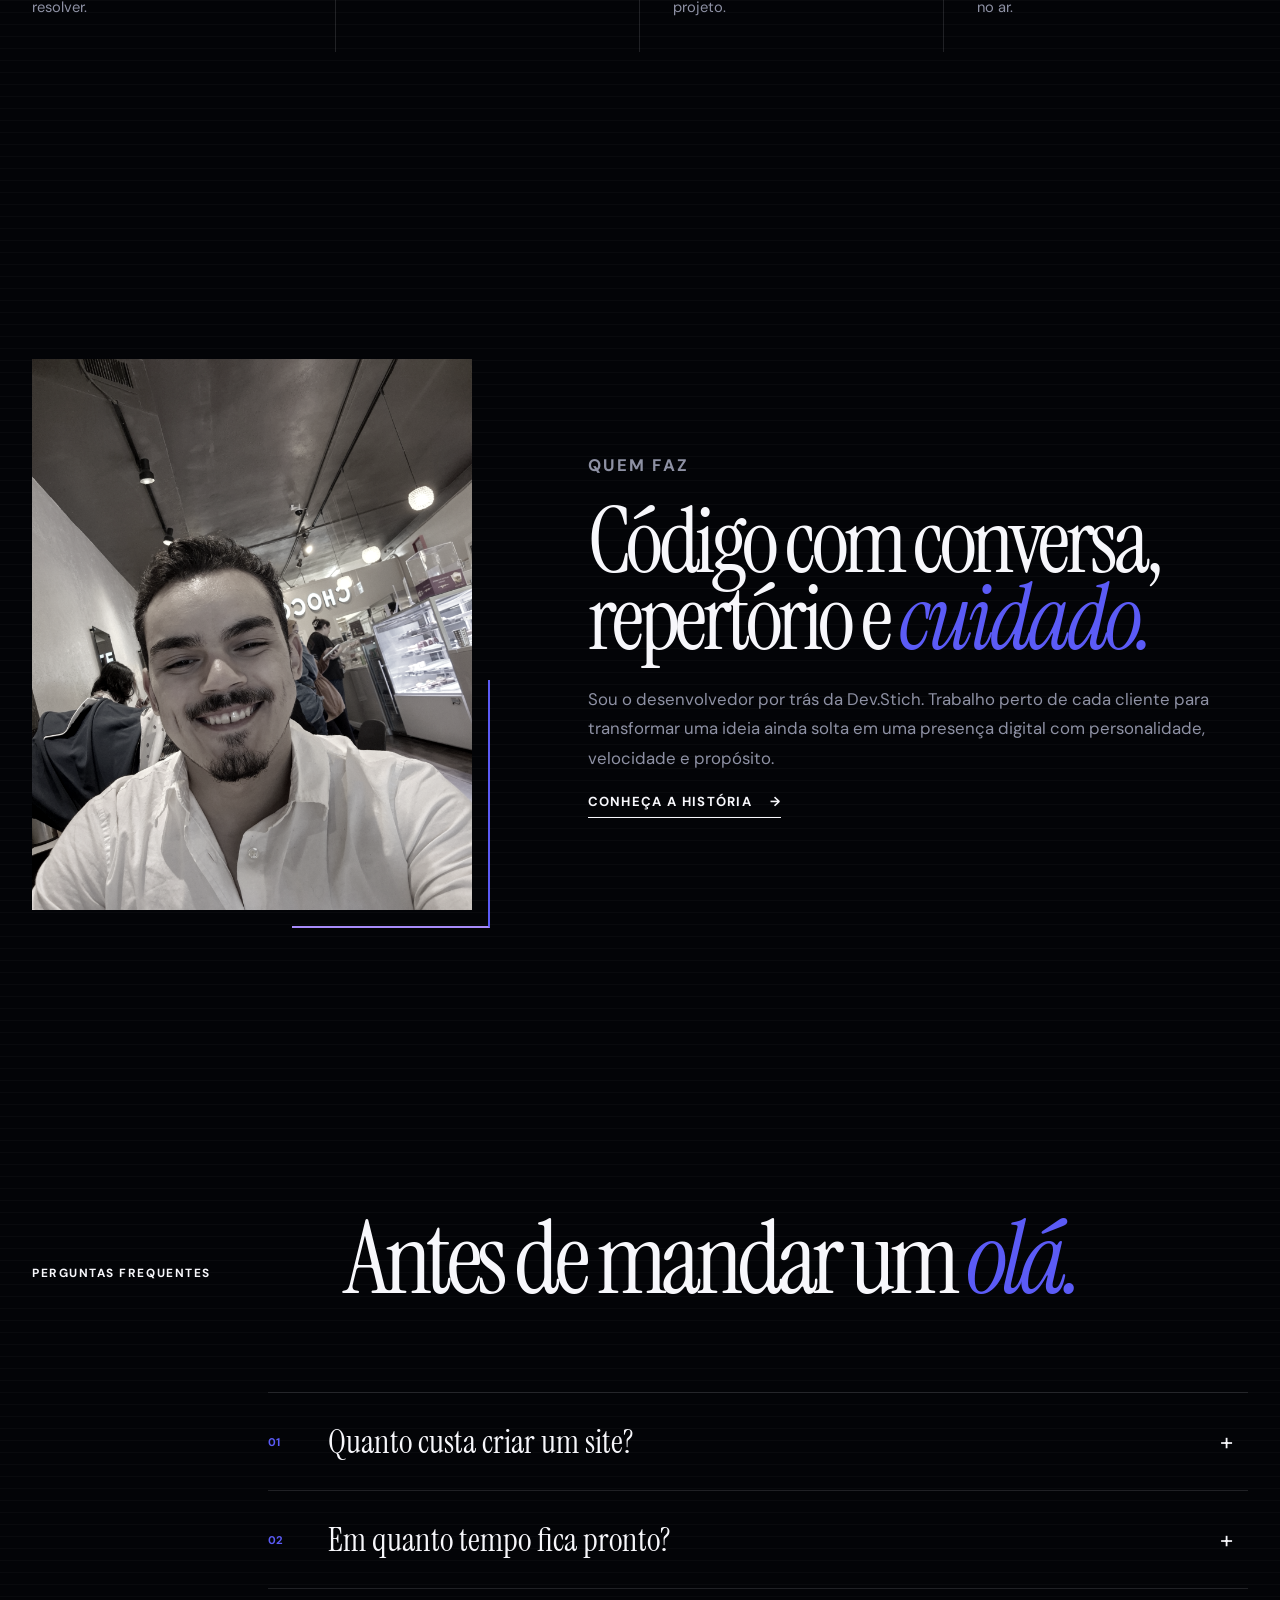
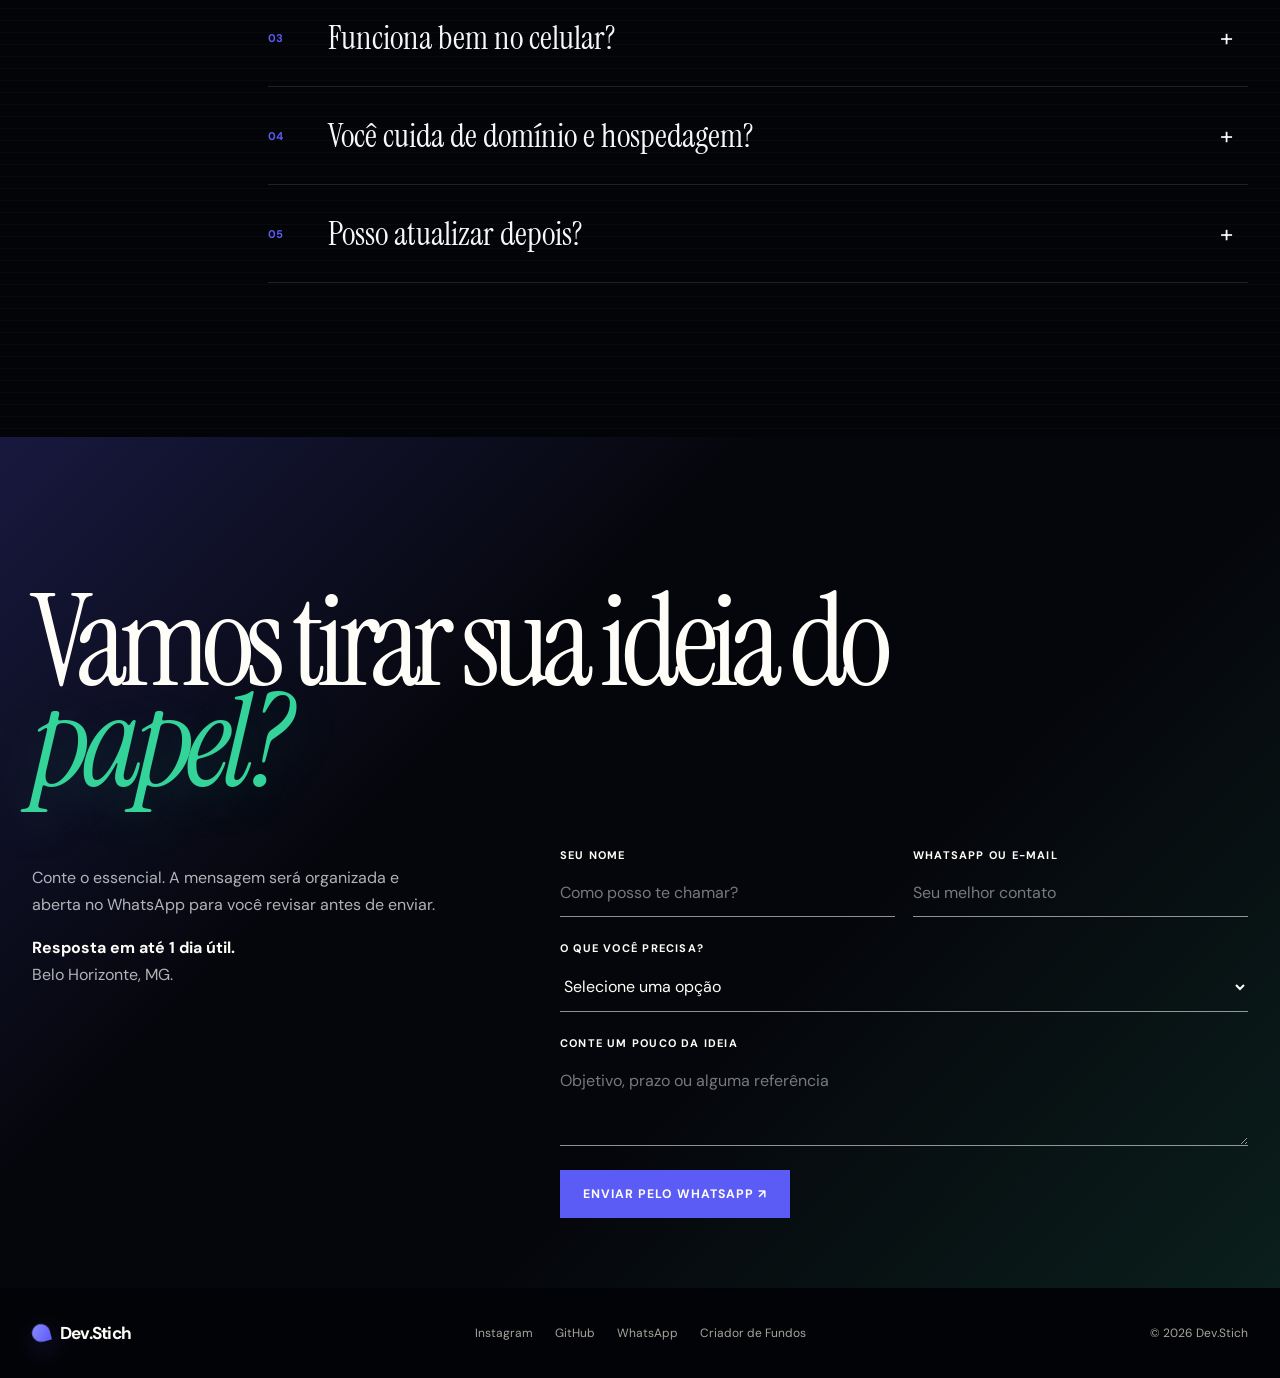
==== commit 3a2c239e: "Fix mobile hero title breaking mid-word Each letter was its own inline-block span with no word group" ====
--- a/index.html
+++ b/index.html
@@ -27,7 +27,7 @@
   <link
     href="https://fonts.googleapis.com/css2?family=DM+Sans:wght@400;500;600;700&family=Instrument+Serif:ital@0;1&display=swap"
     rel="stylesheet">
-  <link rel="stylesheet" href="styles.css?v=20260724">
+  <link rel="stylesheet" href="styles.css?v=20260724b">
   <script
     type="application/ld+json">{"@context":"https://schema.org","@type":"ProfessionalService","name":"Dev.Stich","url":"https://www.devstich.com.br/","telephone":"+5531990825833","description":"Criação de sites, landing pages, lojas virtuais e sistemas web sob medida.","areaServed":["Belo Horizonte","Minas Gerais","Brasil"],"sameAs":["https://www.instagram.com/dev.stichstd/","https://github.com/stich121"]}</script>
 </head>
@@ -303,7 +303,7 @@
         Dev.Stich</span>
     </div>
   </footer>
-  <script src="script.js?v=20260724b" defer></script>
+  <script src="script.js?v=20260724c" defer></script>
 </body>
 
 </html>
--- a/styles.css
+++ b/styles.css
@@ -933,6 +933,7 @@
 }
 
 .hero-final__title .space { width: .32em; }
+.hero-final__title .word-wrap { display: inline-block; }
 
 .hero-final__subtitle {
   min-height: 1.2em;
